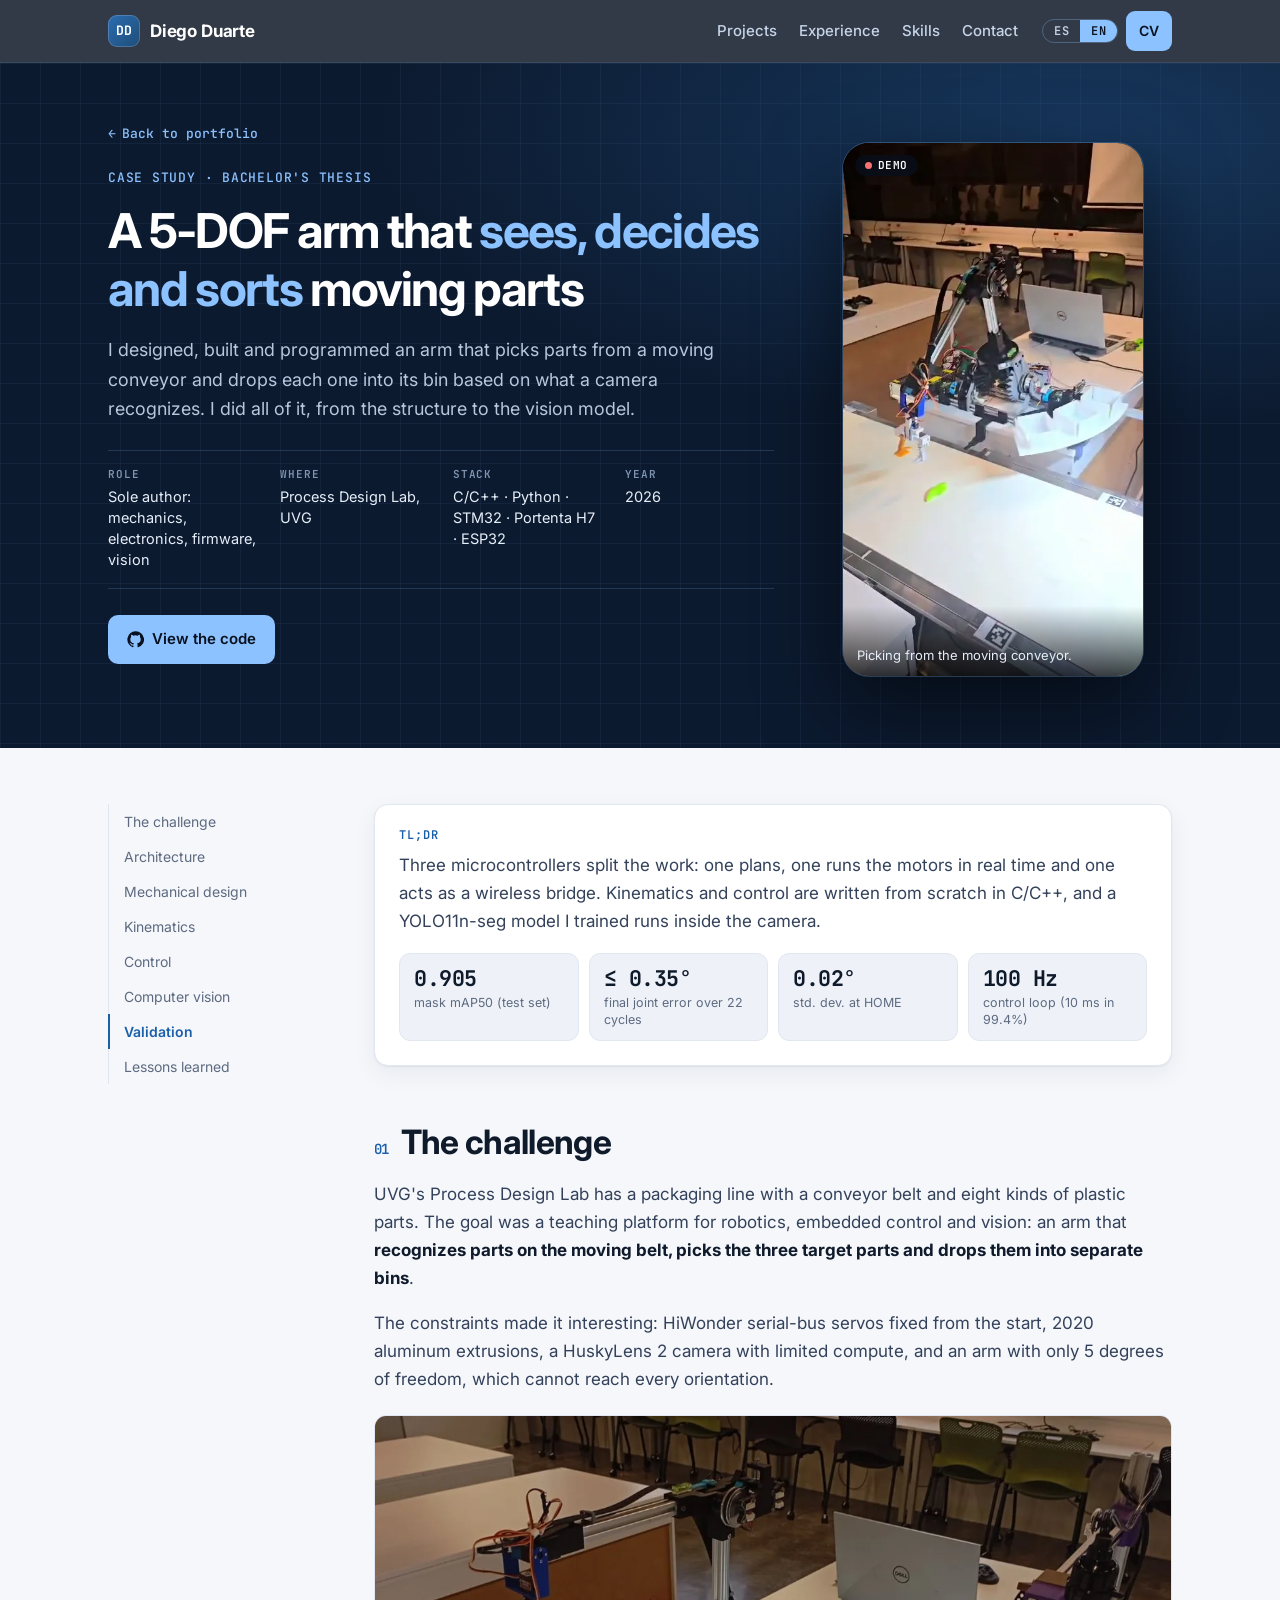
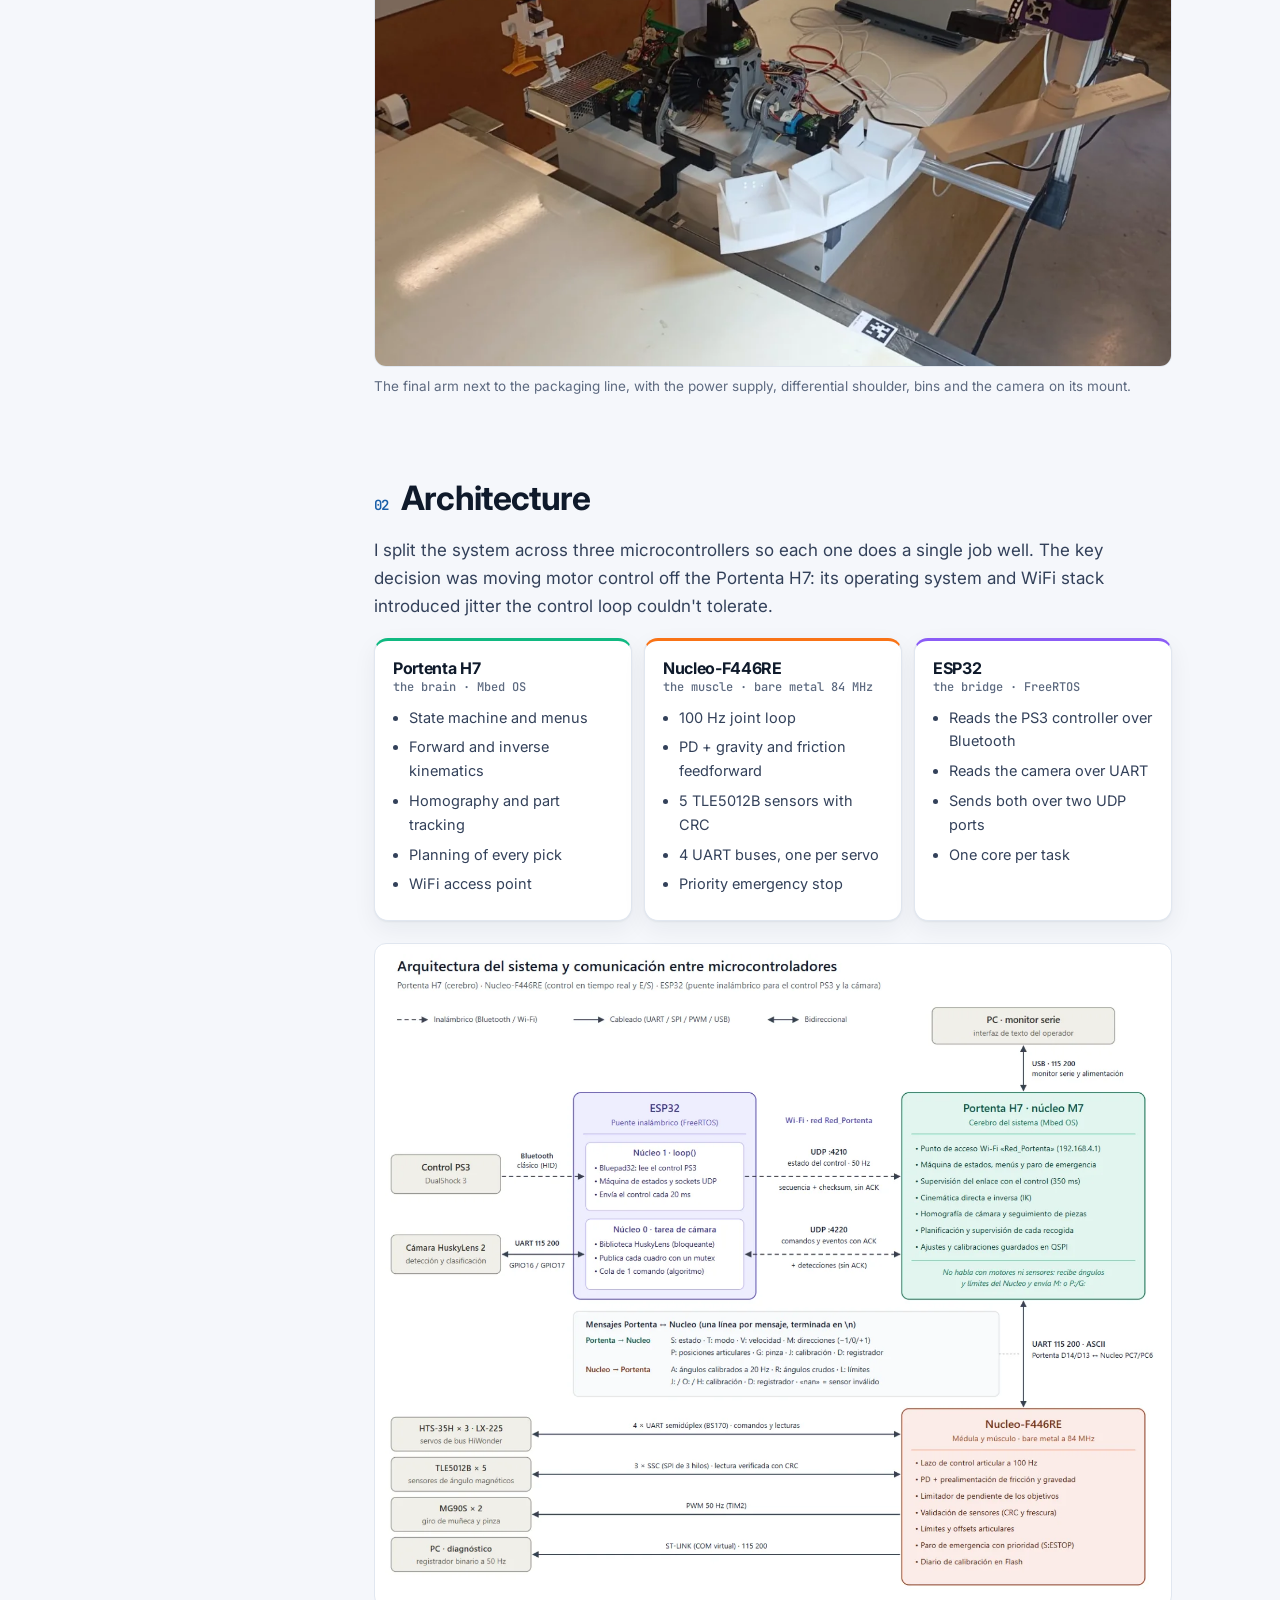
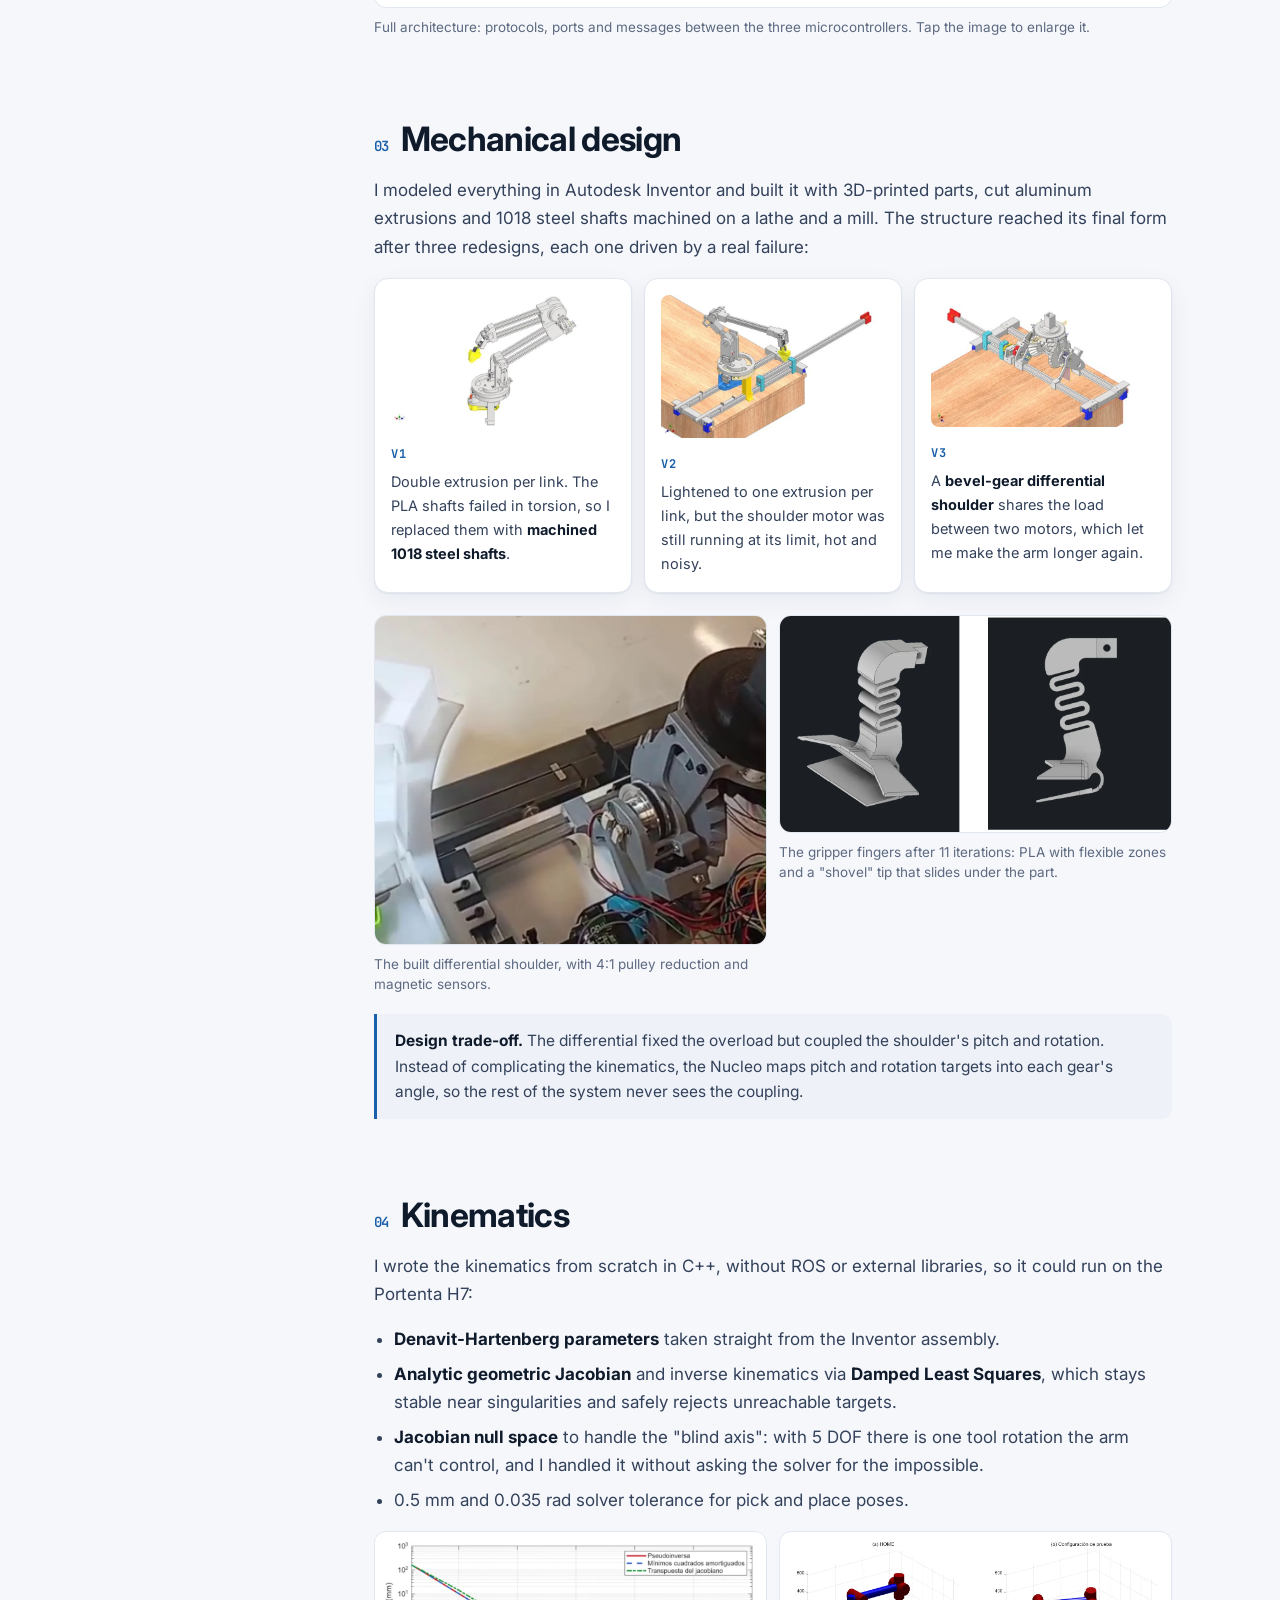
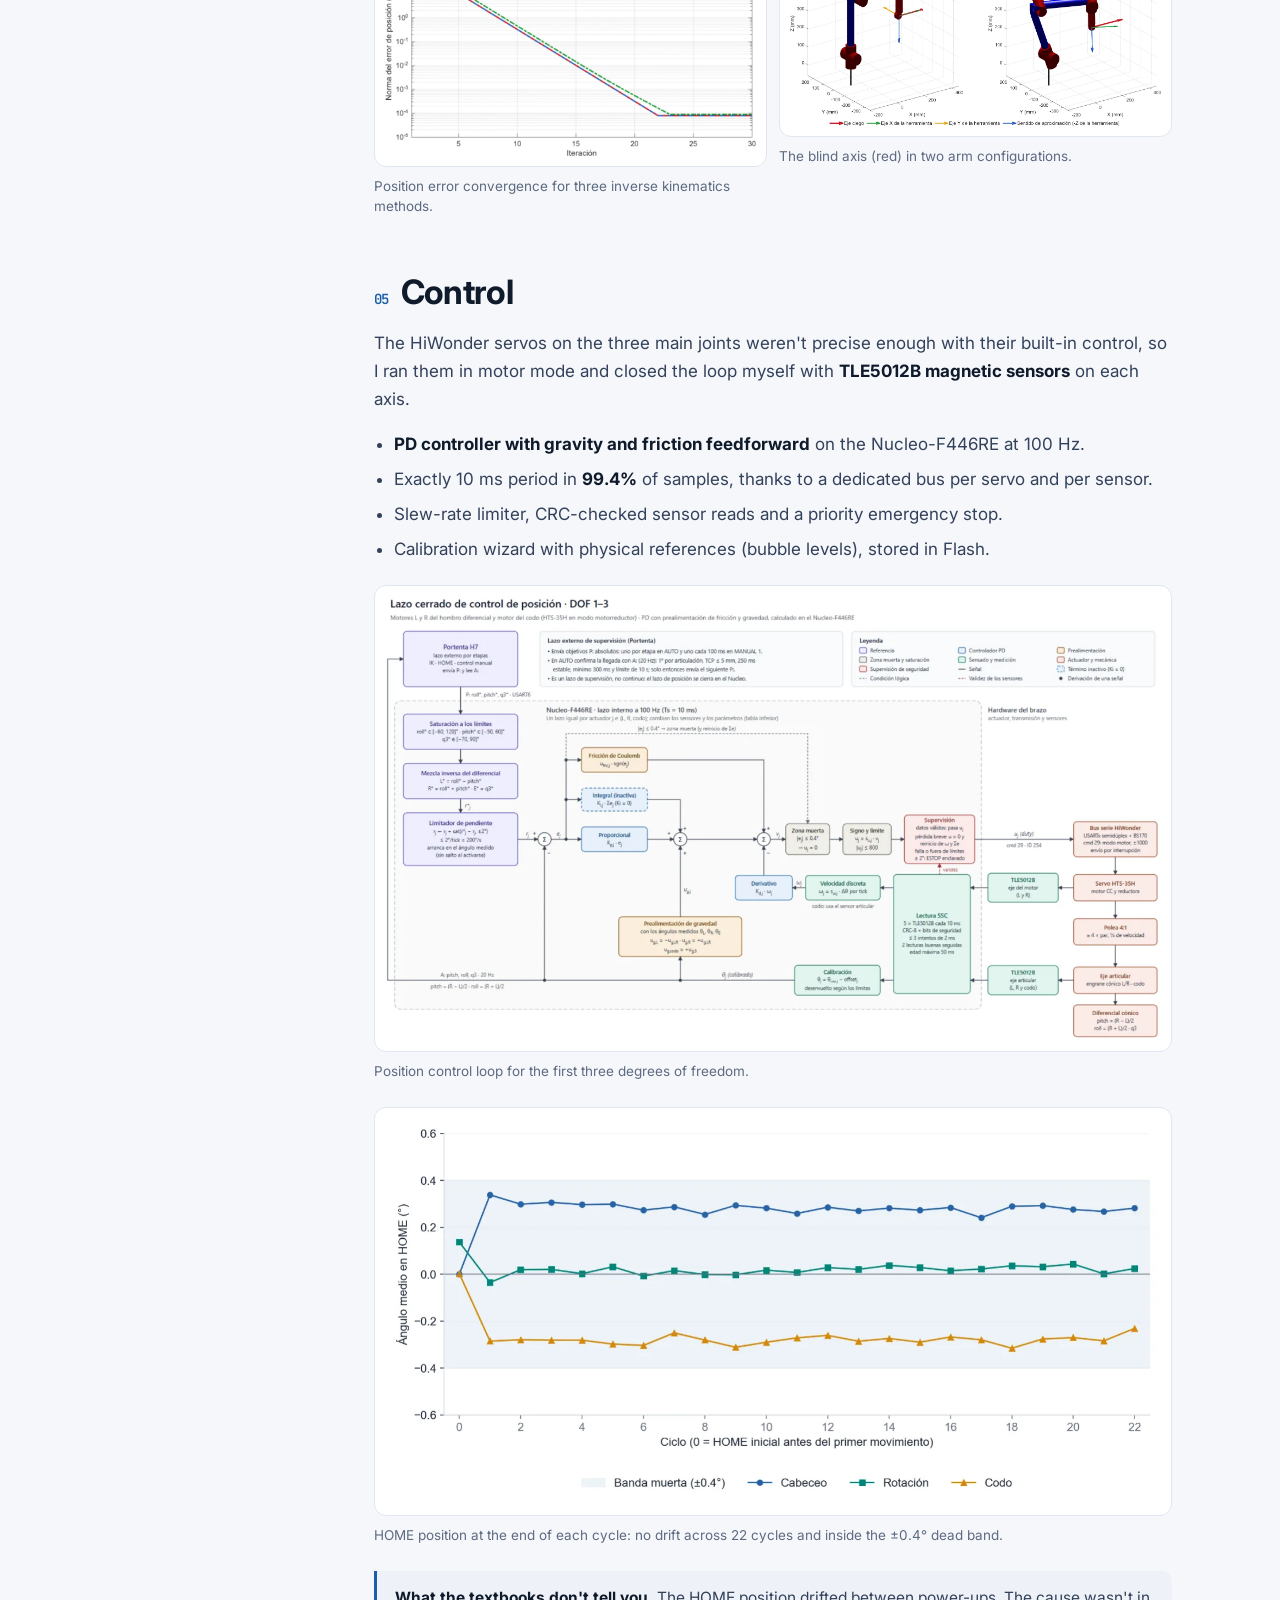
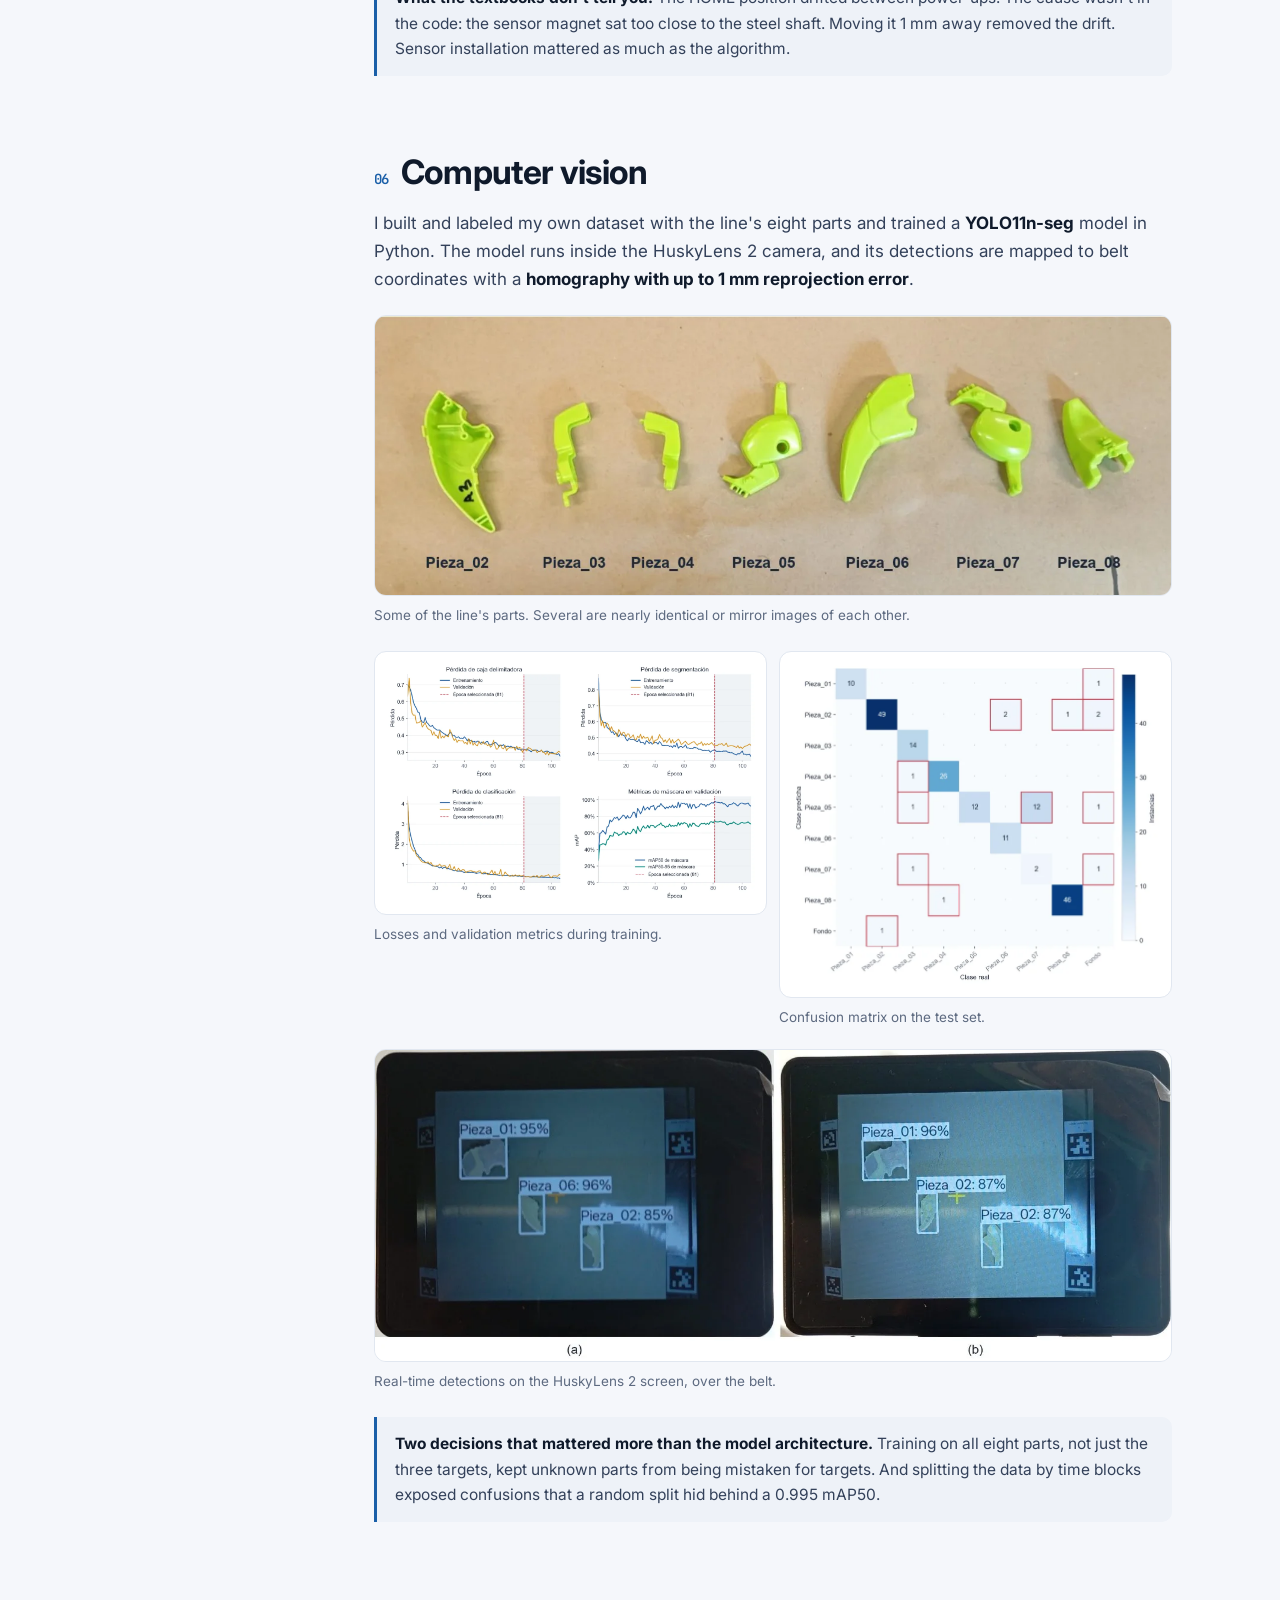
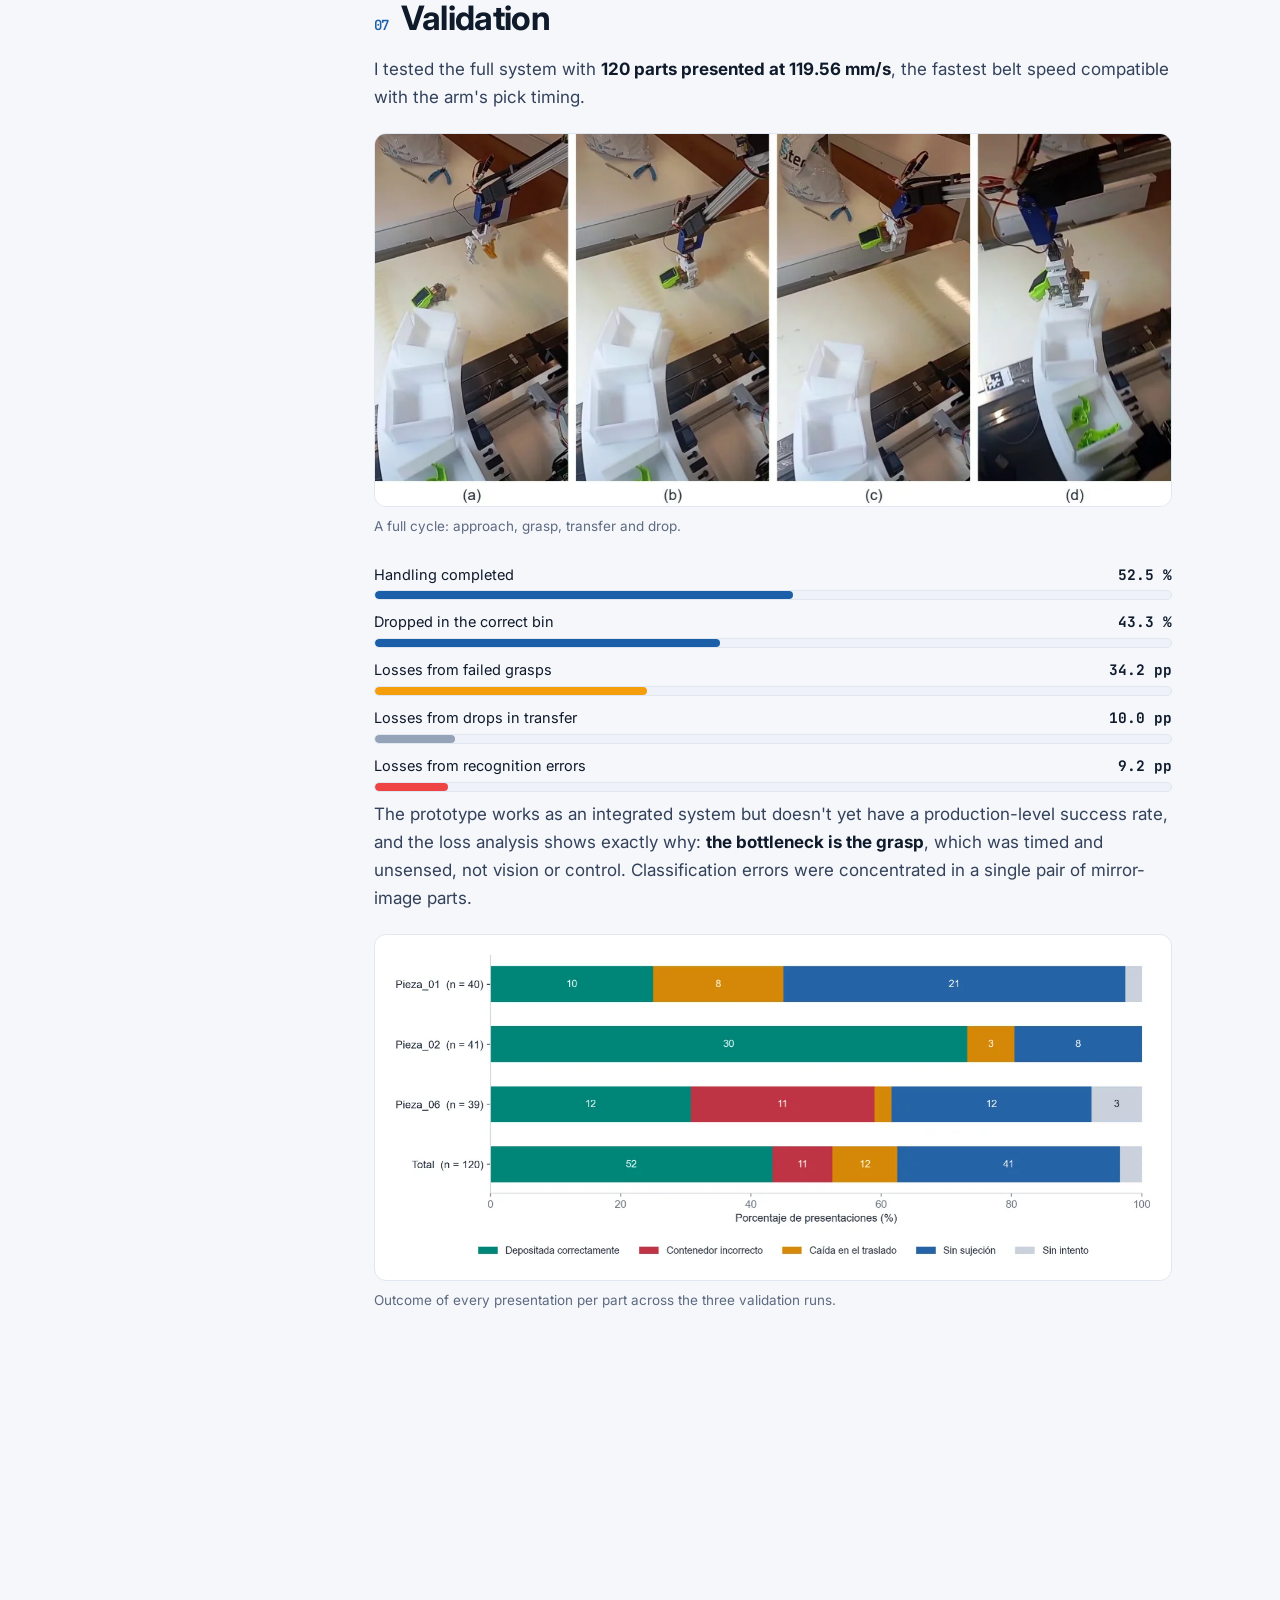
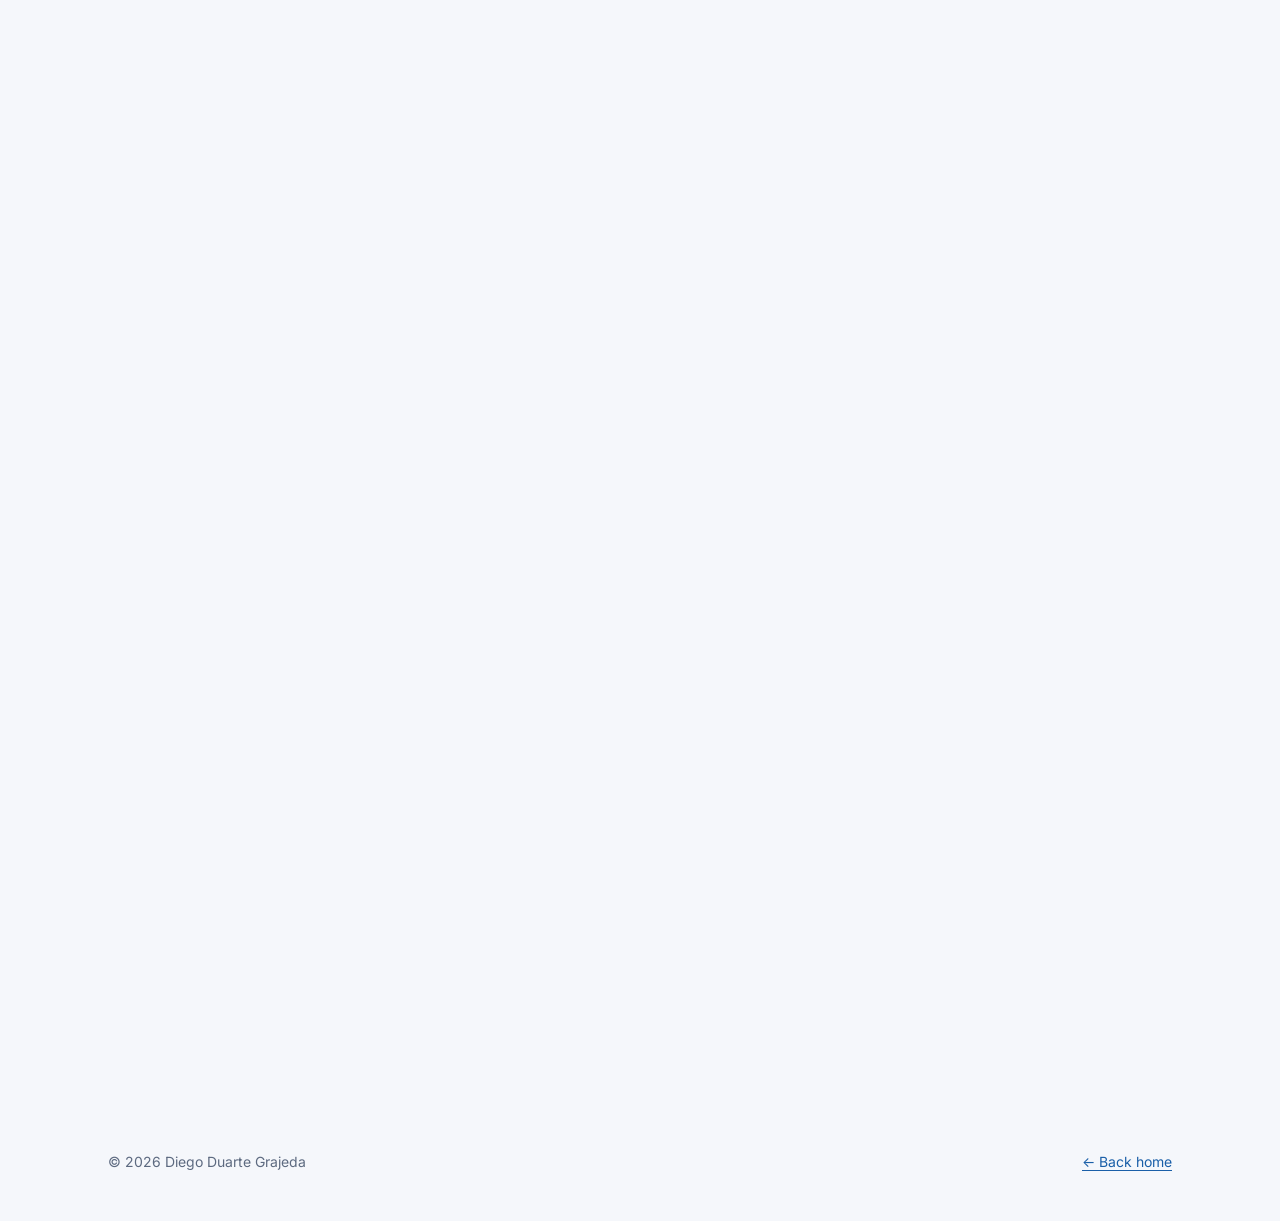
==== robotic-arm.html @ f72361fd "Build portfolio site with thesis case study Home page with featured project, experience, skills and " ====
<!DOCTYPE html>
<html lang="es" data-lang="es">
<head>
  <meta charset="UTF-8">
  <meta name="viewport" content="width=device-width, initial-scale=1.0">
  <title>Brazo robótico con visión · Diego Duarte</title>
  <meta name="title-es" content="Brazo robótico con visión · Diego Duarte">
  <meta name="title-en" content="Vision-guided robotic arm · Diego Duarte">
  <meta name="description" content="Caso de estudio: brazo robótico de 5 GDL que clasifica piezas sobre una banda en movimiento con YOLO11-seg, STM32, Portenta H7 y ESP32.">
  <meta property="og:title" content="5-DOF vision-guided sorting arm · Diego Duarte">
  <meta property="og:description" content="Mechanics, firmware, kinematics, control and computer vision, built from scratch.">
  <meta property="og:image" content="https://diegoadg53.github.io/assets/img/arm/arm-final.webp">
  <meta name="theme-color" content="#0c1a2f">
  <link rel="icon" href="assets/img/favicon.svg" type="image/svg+xml">
  <script>
    (function () { var l; try { l = localStorage.getItem('lang'); } catch (e) {}
      if (!l) l = (navigator.language || 'es').toLowerCase().indexOf('es') === 0 ? 'es' : 'en';
      document.documentElement.setAttribute('data-lang', l); document.documentElement.setAttribute('lang', l); })();
  </script>
  <link rel="preconnect" href="https://fonts.googleapis.com">
  <link rel="preconnect" href="https://fonts.gstatic.com" crossorigin>
  <link href="https://fonts.googleapis.com/css2?family=Inter:wght@400;500;600;700;800&family=JetBrains+Mono:wght@400;500;600;700&display=swap" rel="stylesheet">
  <link rel="stylesheet" href="assets/css/style.css">
</head>
<body>
  <a class="skip" href="#main">Saltar al contenido</a>

  <header class="nav">
    <div class="container">
      <a class="brand" href="index.html" aria-label="Inicio">
        <span class="brand-mark">DD</span>
        <span class="brand-name">Diego Duarte</span>
      </a>
      <nav class="nav-links" aria-label="Principal">
        <a href="index.html#proyectos"><span lang="es">Proyectos</span><span lang="en">Projects</span></a>
        <a href="index.html#experiencia"><span lang="es">Experiencia</span><span lang="en">Experience</span></a>
        <a href="index.html#habilidades"><span lang="es">Habilidades</span><span lang="en">Skills</span></a>
        <a href="index.html#contacto"><span lang="es">Contacto</span><span lang="en">Contact</span></a>
      </nav>
      <div class="nav-actions">
        <div class="lang-toggle" role="group" aria-label="Idioma / Language">
          <button type="button" data-set-lang="es" aria-pressed="true">ES</button>
          <button type="button" data-set-lang="en" aria-pressed="false">EN</button>
        </div>
        <a class="btn btn-primary btn-sm" href="assets/docs/CV_DiegoDuarte.pdf" target="_blank" rel="noopener">CV</a>
      </div>
    </div>
  </header>

  <main id="main">
    <!-- ================= HERO ================= -->
    <section class="hero case-hero">
      <div class="container">
        <div>
          <a class="back" href="index.html">← <span lang="es">Volver al portafolio</span><span lang="en">Back to portfolio</span></a>
          <div class="eyebrow"><span lang="es">Caso de estudio · Tesis de licenciatura</span><span lang="en">Case study · Bachelor's thesis</span></div>
          <h1>
            <span lang="es">Brazo robótico de 5 GDL que <em>ve, decide y clasifica</em> piezas en movimiento</span>
            <span lang="en">A 5-DOF arm that <em>sees, decides and sorts</em> moving parts</span>
          </h1>
          <p class="hero-lead" lang="es">Diseñé, construí y programé un brazo que recoge piezas de una banda transportadora en movimiento y deposita cada una en su contenedor según lo que reconoce una cámara. Lo hice completo, desde la estructura hasta el modelo de visión.</p>
          <p class="hero-lead" lang="en">I designed, built and programmed an arm that picks parts from a moving conveyor and drops each one into its bin based on what a camera recognizes. I did all of it, from the structure to the vision model.</p>
          <dl class="meta">
            <div><dt lang="es">Rol</dt><dt lang="en">Role</dt>
              <dd lang="es">Autor único: mecánica, electrónica, firmware y visión</dd><dd lang="en">Sole author: mechanics, electronics, firmware, vision</dd></div>
            <div><dt lang="es">Lugar</dt><dt lang="en">Where</dt>
              <dd lang="es">Laboratorio de Diseño de Procesos, UVG</dd><dd lang="en">Process Design Lab, UVG</dd></div>
            <div><dt>Stack</dt><dd>C/C++ · Python · STM32 · Portenta H7 · ESP32</dd></div>
            <div><dt lang="es">Año</dt><dt lang="en">Year</dt><dd>2026</dd></div>
          </dl>
          <div class="hero-ctas">
            <a class="btn btn-primary" href="https://github.com/diegoadg53/5DOF_Vision_Sorting_Arm" target="_blank" rel="noopener">
              <svg viewBox="0 0 24 24" fill="currentColor"><path d="M12 .5a11.5 11.5 0 0 0-3.64 22.41c.58.1.79-.25.79-.56v-2c-3.2.7-3.88-1.37-3.88-1.37-.52-1.33-1.28-1.69-1.28-1.69-1.05-.72.08-.7.08-.7 1.16.08 1.77 1.19 1.77 1.19 1.03 1.77 2.7 1.26 3.36.96.1-.75.4-1.26.73-1.55-2.55-.29-5.24-1.28-5.24-5.69 0-1.26.45-2.29 1.19-3.1-.12-.29-.52-1.46.11-3.05 0 0 .97-.31 3.17 1.18a11 11 0 0 1 5.77 0c2.2-1.49 3.17-1.18 3.17-1.18.63 1.59.23 2.76.11 3.05.74.81 1.19 1.84 1.19 3.1 0 4.42-2.69 5.39-5.26 5.68.41.36.78 1.06.78 2.14v3.17c0 .31.21.67.8.56A11.5 11.5 0 0 0 12 .5Z"/></svg>
              <span lang="es">Ver el código</span><span lang="en">View the code</span>
            </a>
          </div>
        </div>
        <div class="hero-media">
          <figure class="phone" style="margin:0">
            <video autoplay muted loop playsinline preload="metadata" poster="assets/video/pick-2.webp" aria-label="Brazo robótico recogiendo una pieza">
              <source src="assets/video/pick-2.mp4" type="video/mp4">
            </video>
            <span class="live">DEMO</span>
            <figcaption>
              <span lang="es">Recogida sobre la banda en movimiento.</span>
              <span lang="en">Picking from the moving conveyor.</span>
            </figcaption>
          </figure>
        </div>
      </div>
    </section>

    <div class="container">
      <div class="case-layout">
        <aside class="toc" aria-label="Índice">
          <ol>
            <li><a href="#reto"><span lang="es">El reto</span><span lang="en">The challenge</span></a></li>
            <li><a href="#arquitectura"><span lang="es">Arquitectura</span><span lang="en">Architecture</span></a></li>
            <li><a href="#mecanica"><span lang="es">Diseño mecánico</span><span lang="en">Mechanical design</span></a></li>
            <li><a href="#cinematica"><span lang="es">Cinemática</span><span lang="en">Kinematics</span></a></li>
            <li><a href="#control"><span lang="es">Control</span><span lang="en">Control</span></a></li>
            <li><a href="#vision"><span lang="es">Visión artificial</span><span lang="en">Computer vision</span></a></li>
            <li><a href="#validacion"><span lang="es">Validación</span><span lang="en">Validation</span></a></li>
            <li><a href="#aprendizajes"><span lang="es">Aprendizajes</span><span lang="en">Lessons learned</span></a></li>
          </ol>
        </aside>

        <article class="prose">
          <!-- TL;DR -->
          <div class="card tldr reveal">
            <span class="kicker"><span lang="es">En resumen</span><span lang="en">TL;DR</span></span>
            <p lang="es">Tres microcontroladores reparten el trabajo: uno planifica, otro controla los motores en tiempo real y otro hace de puente inalámbrico. La cinemática y el control están escritos desde cero en C/C++, y un modelo YOLO11n-seg entrenado por mí corre dentro de la cámara.</p>
            <p lang="en">Three microcontrollers split the work: one plans, one runs the motors in real time and one acts as a wireless bridge. Kinematics and control are written from scratch in C/C++, and a YOLO11n-seg model I trained runs inside the camera.</p>
            <div class="metrics m4">
              <div class="metric"><b>0.905</b><span lang="es">mAP50 de máscaras (prueba)</span><span lang="en">mask mAP50 (test set)</span></div>
              <div class="metric"><b>≤ 0.35°</b><span lang="es">error articular final en 22 ciclos</span><span lang="en">final joint error over 22 cycles</span></div>
              <div class="metric"><b>0.02°</b><span lang="es">desviación estándar en HOME</span><span lang="en">std. dev. at HOME</span></div>
              <div class="metric"><b>100 Hz</b><span lang="es">lazo de control (10 ms en el 99.4 %)</span><span lang="en">control loop (10 ms in 99.4%)</span></div>
            </div>
          </div>

          <!-- 1. Reto -->
          <section id="reto" class="reveal">
            <h2><span class="n">01</span><span lang="es">El reto</span><span lang="en">The challenge</span></h2>
            <p lang="es">El Laboratorio de Diseño de Procesos de la UVG tiene una línea de empaque con una banda transportadora y ocho tipos de piezas de plástico. El objetivo era una plataforma didáctica de robótica, control embebido y visión: un brazo que <strong>reconozca las piezas sobre la banda en movimiento, recoja las tres piezas objetivo y las deposite en contenedores distintos</strong>.</p>
            <p lang="en">UVG's Process Design Lab has a packaging line with a conveyor belt and eight kinds of plastic parts. The goal was a teaching platform for robotics, embedded control and vision: an arm that <strong>recognizes parts on the moving belt, picks the three target parts and drops them into separate bins</strong>.</p>
            <p lang="es">Las restricciones lo hacían interesante: servos HiWonder de bus serie definidos desde el inicio, perfiles de aluminio 2020, una cámara HuskyLens 2 con poca capacidad de cómputo y un brazo de solo 5 grados de libertad, que no puede alcanzar cualquier orientación.</p>
            <p lang="en">The constraints made it interesting: HiWonder serial-bus servos fixed from the start, 2020 aluminum extrusions, a HuskyLens 2 camera with limited compute, and an arm with only 5 degrees of freedom, which cannot reach every orientation.</p>
            <figure class="fig">
              <button class="frame" data-zoom type="button"><img src="assets/img/arm/arm-final.webp" alt="Brazo final instalado junto a la línea de empaque" loading="lazy" width="1170" height="809"></button>
              <figcaption><span lang="es">El brazo final junto a la línea de empaque, con la fuente, el hombro diferencial, los contenedores y la cámara en su soporte.</span><span lang="en">The final arm next to the packaging line, with the power supply, differential shoulder, bins and the camera on its mount.</span></figcaption>
            </figure>
          </section>

          <!-- 2. Arquitectura -->
          <section id="arquitectura" class="reveal">
            <h2><span class="n">02</span><span lang="es">Arquitectura</span><span lang="en">Architecture</span></h2>
            <p lang="es">Separé el sistema en tres microcontroladores para que cada uno hiciera una sola cosa bien. La decisión clave fue sacar el control de motores de la Portenta H7: su sistema operativo y la red WiFi introducían variabilidad que el lazo de control no toleraba.</p>
            <p lang="en">I split the system across three microcontrollers so each one does a single job well. The key decision was moving motor control off the Portenta H7: its operating system and WiFi stack introduced jitter the control loop couldn't tolerate.</p>
            <div class="mcus">
              <div class="card mcu c1">
                <h4>Portenta H7</h4><span class="role"><span lang="es">el cerebro · Mbed OS</span><span lang="en">the brain · Mbed OS</span></span>
                <ul lang="es"><li>Máquina de estados y menús</li><li>Cinemática directa e inversa</li><li>Homografía y seguimiento de piezas</li><li>Planificación de cada recogida</li><li>Punto de acceso WiFi</li></ul>
                <ul lang="en"><li>State machine and menus</li><li>Forward and inverse kinematics</li><li>Homography and part tracking</li><li>Planning of every pick</li><li>WiFi access point</li></ul>
              </div>
              <div class="card mcu c2">
                <h4>Nucleo-F446RE</h4><span class="role"><span lang="es">el músculo · bare metal 84 MHz</span><span lang="en">the muscle · bare metal 84 MHz</span></span>
                <ul lang="es"><li>Lazo articular a 100 Hz</li><li>PD + compensación de gravedad y fricción</li><li>5 sensores TLE5012B con CRC</li><li>4 buses UART, uno por servo</li><li>Paro de emergencia prioritario</li></ul>
                <ul lang="en"><li>100 Hz joint loop</li><li>PD + gravity and friction feedforward</li><li>5 TLE5012B sensors with CRC</li><li>4 UART buses, one per servo</li><li>Priority emergency stop</li></ul>
              </div>
              <div class="card mcu c3">
                <h4>ESP32</h4><span class="role"><span lang="es">el puente · FreeRTOS</span><span lang="en">the bridge · FreeRTOS</span></span>
                <ul lang="es"><li>Lee el control de PS3 por Bluetooth</li><li>Lee la cámara por UART</li><li>Envía ambos por dos puertos UDP</li><li>Un núcleo para cada tarea</li></ul>
                <ul lang="en"><li>Reads the PS3 controller over Bluetooth</li><li>Reads the camera over UART</li><li>Sends both over two UDP ports</li><li>One core per task</li></ul>
              </div>
            </div>
            <figure class="fig">
              <button class="frame pad" data-zoom type="button"><img src="assets/img/arm/architecture.webp" alt="Diagrama de arquitectura y comunicación entre la Portenta H7, la Nucleo-F446RE y el ESP32" loading="lazy" width="1349" height="1118"></button>
              <figcaption><span lang="es">Arquitectura completa: protocolos, puertos y mensajes entre los tres microcontroladores. Toca la imagen para ampliarla.</span><span lang="en">Full architecture: protocols, ports and messages between the three microcontrollers. Tap the image to enlarge it.</span></figcaption>
            </figure>
          </section>

          <!-- 3. Mecánica -->
          <section id="mecanica" class="reveal">
            <h2><span class="n">03</span><span lang="es">Diseño mecánico</span><span lang="en">Mechanical design</span></h2>
            <p lang="es">Modelé todo en Autodesk Inventor y fabriqué las piezas con impresión 3D, perfiles de aluminio cortados y ejes de acero 1018 maquinados en torno y fresa. La estructura llegó a su forma final después de tres rediseños, cada uno provocado por una falla real:</p>
            <p lang="en">I modeled everything in Autodesk Inventor and built it with 3D-printed parts, cut aluminum extrusions and 1018 steel shafts machined on a lathe and a mill. The structure reached its final form after three redesigns, each one driven by a real failure:</p>
            <div class="steps">
              <div class="card step">
                <img src="assets/img/arm/design-v1.webp" alt="Primer diseño" loading="lazy" data-zoom>
                <b>v1</b>
                <p lang="es">Doble perfil por eslabón. Los ejes de PLA fallaron por torsión, así que los cambié por <strong>ejes de acero 1018 maquinados</strong>.</p>
                <p lang="en">Double extrusion per link. The PLA shafts failed in torsion, so I replaced them with <strong>machined 1018 steel shafts</strong>.</p>
              </div>
              <div class="card step">
                <img src="assets/img/arm/design-v2.webp" alt="Segundo diseño" loading="lazy" data-zoom>
                <b>v2</b>
                <p lang="es">Aligeré la estructura a un perfil por eslabón, pero el motor del hombro seguía trabajando al límite, caliente y con ruido.</p>
                <p lang="en">Lightened to one extrusion per link, but the shoulder motor was still running at its limit, hot and noisy.</p>
              </div>
              <div class="card step">
                <img src="assets/img/arm/design-v3.webp" alt="Tercer diseño con hombro diferencial" loading="lazy" data-zoom>
                <b>v3</b>
                <p lang="es">Un <strong>hombro diferencial de engranajes cónicos</strong> reparte la carga entre dos motores. Eso me permitió volver a alargar el brazo.</p>
                <p lang="en">A <strong>bevel-gear differential shoulder</strong> shares the load between two motors, which let me make the arm longer again.</p>
              </div>
            </div>
            <div class="fig-group">
              <div class="fig-row c2">
                <figure class="fig"><button class="frame" data-zoom type="button"><img src="assets/img/arm/differential-shoulder.webp" alt="Hombro diferencial construido" loading="lazy"></button>
                  <figcaption><span lang="es">Hombro diferencial construido, con reducción por poleas 4:1 y sensores magnéticos.</span><span lang="en">The built differential shoulder, with 4:1 pulley reduction and magnetic sensors.</span></figcaption></figure>
                <figure class="fig"><button class="frame" data-zoom type="button"><img src="assets/img/arm/gripper-fingers.webp" alt="Diseño final de los dedos de la pinza" loading="lazy"></button>
                  <figcaption><span lang="es">Los dedos de la pinza, después de 11 versiones: PLA con zonas flexibles y una "pala" que se desliza bajo la pieza.</span><span lang="en">The gripper fingers after 11 iterations: PLA with flexible zones and a "shovel" tip that slides under the part.</span></figcaption></figure>
              </div>
            </div>
            <div class="callout" lang="es"><b>Compromiso de diseño.</b> El diferencial resolvió la sobrecarga, pero acopló el giro y la elevación del hombro. En vez de complicar la cinemática, la Nucleo traduce los objetivos de cabeceo y rotación a los ángulos de cada engranaje, así el resto del sistema nunca ve el acoplamiento.</div>
            <div class="callout" lang="en"><b>Design trade-off.</b> The differential fixed the overload but coupled the shoulder's pitch and rotation. Instead of complicating the kinematics, the Nucleo maps pitch and rotation targets into each gear's angle, so the rest of the system never sees the coupling.</div>
          </section>

          <!-- 4. Cinemática -->
          <section id="cinematica" class="reveal">
            <h2><span class="n">04</span><span lang="es">Cinemática</span><span lang="en">Kinematics</span></h2>
            <p lang="es">Escribí la cinemática desde cero en C++, sin ROS ni librerías externas, para que corriera dentro de la Portenta H7:</p>
            <p lang="en">I wrote the kinematics from scratch in C++, without ROS or external libraries, so it could run on the Portenta H7:</p>
            <ul lang="es">
              <li><strong>Parámetros Denavit-Hartenberg</strong> tomados directamente del ensamble en Inventor.</li>
              <li><strong>Jacobiano geométrico analítico</strong> y cinemática inversa por <strong>Damped Least Squares</strong>, que se mantiene estable cerca de singularidades y rechaza de forma segura los objetivos fuera de alcance.</li>
              <li><strong>Espacio nulo del Jacobiano</strong> para manejar el "eje ciego": con 5 GDL hay una rotación de la herramienta que el brazo no puede controlar, y la resolví sin pedirle imposibles al solver.</li>
              <li>Tolerancia de cálculo de 0.5 mm y 0.035 rad en las poses de recogida y depósito.</li>
            </ul>
            <ul lang="en">
              <li><strong>Denavit-Hartenberg parameters</strong> taken straight from the Inventor assembly.</li>
              <li><strong>Analytic geometric Jacobian</strong> and inverse kinematics via <strong>Damped Least Squares</strong>, which stays stable near singularities and safely rejects unreachable targets.</li>
              <li><strong>Jacobian null space</strong> to handle the "blind axis": with 5 DOF there is one tool rotation the arm can't control, and I handled it without asking the solver for the impossible.</li>
              <li>0.5 mm and 0.035 rad solver tolerance for pick and place poses.</li>
            </ul>
            <div class="fig-row c2">
              <figure class="fig"><button class="frame pad" data-zoom type="button"><img src="assets/img/arm/ik-convergence.webp" alt="Convergencia del error de posición de la cinemática inversa" loading="lazy"></button>
                <figcaption><span lang="es">Convergencia del error de posición de tres métodos de cinemática inversa.</span><span lang="en">Position error convergence for three inverse kinematics methods.</span></figcaption></figure>
              <figure class="fig"><button class="frame pad" data-zoom type="button"><img src="assets/img/arm/blind-axis.webp" alt="Eje ciego de rotación del brazo de 5 GDL" loading="lazy"></button>
                <figcaption><span lang="es">El eje ciego (rojo) en dos configuraciones del brazo.</span><span lang="en">The blind axis (red) in two arm configurations.</span></figcaption></figure>
            </div>
          </section>

          <!-- 5. Control -->
          <section id="control" class="reveal">
            <h2><span class="n">05</span><span lang="es">Control</span><span lang="en">Control</span></h2>
            <p lang="es">Los servos HiWonder de las tres articulaciones principales no tenían la precisión necesaria con su control interno, así que los operé en modo motor y cerré el lazo yo mismo con <strong>sensores magnéticos TLE5012B</strong> en cada eje.</p>
            <p lang="en">The HiWonder servos on the three main joints weren't precise enough with their built-in control, so I ran them in motor mode and closed the loop myself with <strong>TLE5012B magnetic sensors</strong> on each axis.</p>
            <ul lang="es">
              <li>Controlador <strong>PD con compensación de gravedad y de fricción</strong> en la Nucleo-F446RE, a 100 Hz.</li>
              <li>Periodo de exactamente 10 ms en el <strong>99.4 %</strong> de las muestras, gracias a un bus independiente por servo y por sensor.</li>
              <li>Limitador de pendiente, validación de sensores con CRC y paro de emergencia con prioridad.</li>
              <li>Asistente de calibración con referencias físicas (niveles de burbuja) guardado en Flash.</li>
            </ul>
            <ul lang="en">
              <li><strong>PD controller with gravity and friction feedforward</strong> on the Nucleo-F446RE at 100 Hz.</li>
              <li>Exactly 10 ms period in <strong>99.4%</strong> of samples, thanks to a dedicated bus per servo and per sensor.</li>
              <li>Slew-rate limiter, CRC-checked sensor reads and a priority emergency stop.</li>
              <li>Calibration wizard with physical references (bubble levels), stored in Flash.</li>
            </ul>
            <figure class="fig">
              <button class="frame pad" data-zoom type="button"><img src="assets/img/arm/control-loop.webp" alt="Diagrama de bloques del lazo de control" loading="lazy"></button>
              <figcaption><span lang="es">Lazo de control de posición de los tres primeros grados de libertad.</span><span lang="en">Position control loop for the first three degrees of freedom.</span></figcaption>
            </figure>
            <figure class="fig">
              <button class="frame pad" data-zoom type="button"><img src="assets/img/arm/repeatability.webp" alt="Ángulo medio en HOME a lo largo de 22 ciclos" loading="lazy"></button>
              <figcaption><span lang="es">Posición en HOME al final de cada ciclo: sin deriva en 22 ciclos y dentro de la banda muerta de ±0.4°.</span><span lang="en">HOME position at the end of each cycle: no drift across 22 cycles and inside the ±0.4° dead band.</span></figcaption>
            </figure>
            <div class="callout" lang="es"><b>Lo que no sale en los libros.</b> La posición de HOME se movía entre arranques. La causa no estaba en el código: el imán del sensor estaba demasiado cerca del eje de acero. Separarlo 1 mm eliminó la deriva. La instalación del sensor resultó tan importante como el algoritmo.</div>
            <div class="callout" lang="en"><b>What the textbooks don't tell you.</b> The HOME position drifted between power-ups. The cause wasn't in the code: the sensor magnet sat too close to the steel shaft. Moving it 1 mm away removed the drift. Sensor installation mattered as much as the algorithm.</div>
          </section>

          <!-- 6. Visión -->
          <section id="vision" class="reveal">
            <h2><span class="n">06</span><span lang="es">Visión artificial</span><span lang="en">Computer vision</span></h2>
            <p lang="es">Armé y etiqueté mi propio conjunto de datos con las ocho piezas de la línea y entrené un modelo <strong>YOLO11n-seg</strong> en Python. El modelo corre dentro de la cámara HuskyLens 2, y sus detecciones pasan a coordenadas de la banda con una <strong>homografía con error de reproyección de hasta 1 mm</strong>.</p>
            <p lang="en">I built and labeled my own dataset with the line's eight parts and trained a <strong>YOLO11n-seg</strong> model in Python. The model runs inside the HuskyLens 2 camera, and its detections are mapped to belt coordinates with a <strong>homography with up to 1 mm reprojection error</strong>.</p>
            <figure class="fig">
              <button class="frame" data-zoom type="button"><img src="assets/img/arm/parts.webp" alt="Piezas de trabajo de la línea de empaque" loading="lazy"></button>
              <figcaption><span lang="es">Algunas de las piezas de la línea. Varias son casi iguales o reflejos una de otra.</span><span lang="en">Some of the line's parts. Several are nearly identical or mirror images of each other.</span></figcaption>
            </figure>
            <div class="fig-row c2">
              <figure class="fig"><button class="frame pad" data-zoom type="button"><img src="assets/img/arm/training-curves.webp" alt="Curvas de entrenamiento del modelo" loading="lazy"></button>
                <figcaption><span lang="es">Pérdidas y métricas de validación durante el entrenamiento.</span><span lang="en">Losses and validation metrics during training.</span></figcaption></figure>
              <figure class="fig"><button class="frame pad" data-zoom type="button"><img src="assets/img/arm/confusion-matrix.webp" alt="Matriz de confusión del modelo" loading="lazy"></button>
                <figcaption><span lang="es">Matriz de confusión en el conjunto de prueba.</span><span lang="en">Confusion matrix on the test set.</span></figcaption></figure>
            </div>
            <figure class="fig">
              <button class="frame" data-zoom type="button"><img src="assets/img/arm/huskylens.webp" alt="Detecciones en la pantalla de la HuskyLens 2" loading="lazy"></button>
              <figcaption><span lang="es">Detecciones en tiempo real en la pantalla de la HuskyLens 2, sobre la banda.</span><span lang="en">Real-time detections on the HuskyLens 2 screen, over the belt.</span></figcaption>
            </figure>
            <div class="callout" lang="es"><b>Dos decisiones que importaron más que la arquitectura del modelo.</b> Entrenar con las ocho piezas, y no solo con las tres objetivo, evitó que las piezas desconocidas se confundieran con piezas objetivo. Además, dividir los datos por bloques de tiempo destapó confusiones que una división aleatoria escondía detrás de un mAP50 de 0.995.</div>
            <div class="callout" lang="en"><b>Two decisions that mattered more than the model architecture.</b> Training on all eight parts, not just the three targets, kept unknown parts from being mistaken for targets. And splitting the data by time blocks exposed confusions that a random split hid behind a 0.995 mAP50.</div>
          </section>

          <!-- 7. Validación -->
          <section id="validacion" class="reveal">
            <h2><span class="n">07</span><span lang="es">Validación</span><span lang="en">Validation</span></h2>
            <p lang="es">Probé el sistema completo con <strong>120 piezas presentadas a 119.56 mm/s</strong>, la velocidad de banda más alta compatible con el tiempo de recogida del brazo.</p>
            <p lang="en">I tested the full system with <strong>120 parts presented at 119.56 mm/s</strong>, the fastest belt speed compatible with the arm's pick timing.</p>
            <figure class="fig">
              <button class="frame" data-zoom type="button"><img src="assets/img/arm/pick-cycle.webp" alt="Ciclo de recogida y clasificación" loading="lazy"></button>
              <figcaption><span lang="es">Un ciclo completo: aproximación, sujeción, traslado y depósito.</span><span lang="en">A full cycle: approach, grasp, transfer and drop.</span></figcaption>
            </figure>
            <div class="bars">
              <div class="bar"><span lang="es">Manipulación completada</span><span lang="en">Handling completed</span><b>52.5 %</b><div class="track"><div class="fill" style="width:52.5%"></div></div></div>
              <div class="bar"><span lang="es">Depositada en el contenedor correcto</span><span lang="en">Dropped in the correct bin</span><b>43.3 %</b><div class="track"><div class="fill" style="width:43.3%"></div></div></div>
              <div class="bar"><span lang="es">Pérdidas por agarre fallido</span><span lang="en">Losses from failed grasps</span><b>34.2 pp</b><div class="track"><div class="fill warn" style="width:34.2%"></div></div></div>
              <div class="bar"><span lang="es">Pérdidas por caídas en el traslado</span><span lang="en">Losses from drops in transfer</span><b>10.0 pp</b><div class="track"><div class="fill mid" style="width:10%"></div></div></div>
              <div class="bar"><span lang="es">Pérdidas por errores de reconocimiento</span><span lang="en">Losses from recognition errors</span><b>9.2 pp</b><div class="track"><div class="fill bad" style="width:9.2%"></div></div></div>
            </div>
            <p lang="es">El prototipo funciona de forma integrada, pero todavía no tiene la tasa de éxito de una aplicación productiva, y el análisis de pérdidas dice exactamente por qué: <strong>el cuello de botella es el agarre</strong>, que era temporizado y sin sensor, no la visión ni el control. Los errores de clasificación se concentraron en un solo par de piezas especulares.</p>
            <p lang="en">The prototype works as an integrated system but doesn't yet have a production-level success rate, and the loss analysis shows exactly why: <strong>the bottleneck is the grasp</strong>, which was timed and unsensed, not vision or control. Classification errors were concentrated in a single pair of mirror-image parts.</p>
            <figure class="fig">
              <button class="frame pad" data-zoom type="button"><img src="assets/img/arm/validation-results.webp" alt="Resultados por pieza en las corridas de validación" loading="lazy"></button>
              <figcaption><span lang="es">Resultado de cada presentación por pieza en las tres corridas de validación.</span><span lang="en">Outcome of every presentation per part across the three validation runs.</span></figcaption>
            </figure>
          </section>

          <!-- 8. Aprendizajes -->
          <section id="aprendizajes" class="reveal">
            <h2><span class="n">08</span><span lang="es">Aprendizajes y siguientes pasos</span><span lang="en">Lessons and next steps</span></h2>
            <h3 lang="es">Lo que aprendí</h3><h3 lang="en">What I learned</h3>
            <ul lang="es">
              <li>Repartir tareas entre microcontroladores según sus tiempos (planificación frente a control en tiempo real) resolvió problemas que ningún ajuste de ganancias iba a resolver.</li>
              <li>Medir cada etapa de la pérdida convierte un "funciona a veces" en una lista priorizada de mejoras.</li>
              <li>Iterar barato (dedos intercambiables, mismo mecanismo) permitió once versiones de la pinza sin rehacer el actuador.</li>
            </ul>
            <ul lang="en">
              <li>Splitting work across microcontrollers by timing needs (planning vs. real-time control) solved problems no amount of gain tuning would have.</li>
              <li>Measuring every stage of loss turns "it works sometimes" into a prioritized list of improvements.</li>
              <li>Cheap iteration (swappable fingers, same mechanism) allowed eleven gripper versions without rebuilding the actuator.</li>
            </ul>
            <h3 lang="es">Qué haría en la siguiente versión</h3><h3 lang="en">What I'd do in the next version</h3>
            <ul lang="es">
              <li>Sensar la sujeción para confirmar cada agarre antes de trasladar la pieza.</li>
              <li>Usar actuadores con control de posición propio.</li>
              <li>Reentrenar el modelo con clases balanceadas, enfocado en las piezas especulares.</li>
              <li>Agregar un paro de emergencia por hardware y hacer más robustas las comunicaciones inalámbricas.</li>
            </ul>
            <ul lang="en">
              <li>Sense the grasp to confirm each pick before transferring the part.</li>
              <li>Use actuators with built-in closed-loop position control.</li>
              <li>Retrain the model with balanced classes, focused on the mirror-image parts.</li>
              <li>Add a hardware emergency stop and harden the wireless links.</li>
            </ul>
            <h3 lang="es">Más video</h3><h3 lang="en">More footage</h3>
            <div class="video-pair">
              <video controls muted playsinline preload="none" poster="assets/video/pick-1.webp"><source src="assets/video/pick-1.mp4" type="video/mp4"></video>
              <video controls muted playsinline preload="none" poster="assets/video/demo-presentation.webp"><source src="assets/video/demo-presentation.mp4" type="video/mp4"></video>
            </div>
          </section>

          <div class="card next-up reveal">
            <p lang="es">¿Querés ver el firmware, el flujo de entrenamiento o la documentación técnica?</p>
            <p lang="en">Want to see the firmware, the training pipeline or the technical docs?</p>
            <div class="row-ctas">
              <a class="btn btn-solid" href="https://github.com/diegoadg53/5DOF_Vision_Sorting_Arm" target="_blank" rel="noopener"><span lang="es">Repositorio en GitHub</span><span lang="en">GitHub repository</span> ↗</a>
              <a class="btn btn-outline" href="index.html#contacto"><span lang="es">Contactarme</span><span lang="en">Get in touch</span></a>
            </div>
          </div>
        </article>
      </div>
    </div>
  </main>

  <footer>
    <div class="container">
      <span>© <span data-year>2026</span> Diego Duarte Grajeda</span>
      <a href="index.html"><span lang="es">← Volver al inicio</span><span lang="en">← Back home</span></a>
    </div>
  </footer>

  <script src="assets/js/main.js"></script>
</body>
</html>
---- assets/css/style.css ----
/* =========================================================
   Diego Duarte · Portfolio
   Paleta alineada con el CV (1F4E79) y la portada de LinkedIn
   ========================================================= */
:root {
  --navy-950: #08111f;
  --navy-900: #0c1a2f;
  --navy-800: #132a4a;
  --navy-700: #1f4e79;
  --sky: #8cc2ff;
  --sky-soft: #c9e1ff;

  --bg: #f5f7fb;
  --surface: #ffffff;
  --surface-2: #eef2f8;
  --ink: #0f1a2b;
  --ink-2: #33415a;
  --muted: #5d6a80;
  --line: #e1e7f0;
  --accent: #1f4e79;
  --accent-ink: #1a5fa8;
  --chip-bg: #e8f0fb;
  --chip-ink: #1f4e79;
  --shadow: 0 1px 2px rgba(15, 26, 43, .06), 0 8px 24px rgba(15, 26, 43, .06);
  --radius: 14px;
  --maxw: 1120px;

  --font: "Inter", system-ui, -apple-system, "Segoe UI", Roboto, sans-serif;
  --mono: "JetBrains Mono", ui-monospace, "Cascadia Code", Consolas, monospace;
}

@media (prefers-color-scheme: dark) {
  :root:not([data-theme="light"]) {
    --bg: #0a1220;
    --surface: #101b2d;
    --surface-2: #14223a;
    --ink: #e8eef8;
    --ink-2: #c3cede;
    --muted: #93a2b9;
    --line: #1f2d45;
    --accent: #8cc2ff;
    --accent-ink: #8cc2ff;
    --chip-bg: #16294a;
    --chip-ink: #b9d7ff;
    --shadow: 0 1px 2px rgba(0, 0, 0, .3), 0 8px 24px rgba(0, 0, 0, .25);
  }
}
:root[data-theme="dark"] {
  --bg: #0a1220;
  --surface: #101b2d;
  --surface-2: #14223a;
  --ink: #e8eef8;
  --ink-2: #c3cede;
  --muted: #93a2b9;
  --line: #1f2d45;
  --accent: #8cc2ff;
  --accent-ink: #8cc2ff;
  --chip-bg: #16294a;
  --chip-ink: #b9d7ff;
  --shadow: 0 1px 2px rgba(0, 0, 0, .3), 0 8px 24px rgba(0, 0, 0, .25);
}

/* ---------- Idioma: se muestra solo el bloque del idioma activo ---------- */
html[data-lang="es"] body [lang="en"],
html[data-lang="en"] body [lang="es"] { display: none !important; }

/* ---------- Base ---------- */
*, *::before, *::after { box-sizing: border-box; }
html { scroll-behavior: smooth; -webkit-text-size-adjust: 100%; }
body {
  margin: 0;
  background: var(--bg);
  color: var(--ink);
  font-family: var(--font);
  font-size: 17px;
  line-height: 1.65;
  -webkit-font-smoothing: antialiased;
}
img, video { max-width: 100%; display: block; }
a { color: var(--accent-ink); text-decoration-thickness: 1px; text-underline-offset: 3px; }
a:hover { text-decoration-thickness: 2px; }
h1, h2, h3, h4 { line-height: 1.2; margin: 0 0 .5em; letter-spacing: -.02em; }
h2 { font-size: clamp(1.6rem, 3vw, 2.1rem); }
h3 { font-size: 1.2rem; }
p { margin: 0 0 1em; }
.mono { font-family: var(--mono); }
.container { width: 100%; max-width: var(--maxw); margin: 0 auto; padding: 0 16px; }
@media (min-width: 720px) { .container { padding: 0 28px; } }
.skip { position: absolute; left: -9999px; }
.skip:focus { left: 16px; top: 16px; z-index: 100; background: #fff; padding: 8px 12px; }

/* ---------- Navegación ---------- */
.nav {
  position: sticky; top: 0; z-index: 50;
  background: rgba(8, 17, 31, .82);
  backdrop-filter: saturate(160%) blur(12px);
  -webkit-backdrop-filter: saturate(160%) blur(12px);
  border-bottom: 1px solid rgba(140, 194, 255, .12);
}
.nav .container { display: flex; align-items: center; gap: 16px; height: 62px; }
.brand { display: flex; align-items: center; gap: 10px; color: #fff; text-decoration: none; font-weight: 700; letter-spacing: -.01em; }
.brand-mark {
  width: 32px; height: 32px; border-radius: 9px; display: grid; place-items: center;
  background: linear-gradient(135deg, #2b6cb0, var(--navy-700)); color: #fff;
  font-family: var(--mono); font-size: 13px; font-weight: 700;
  box-shadow: inset 0 0 0 1px rgba(255,255,255,.18);
}
.brand-name { display: none; }
@media (min-width: 520px) { .brand-name { display: inline; } }
.nav-links { display: none; gap: 22px; margin-left: auto; }
.nav-links a { color: #c6d4e8; text-decoration: none; font-size: 15px; font-weight: 500; }
.nav-links a:hover { color: #fff; }
@media (min-width: 860px) { .nav-links { display: flex; } }
.nav-actions { display: flex; align-items: center; gap: 8px; margin-left: auto; }
@media (min-width: 860px) { .nav-actions { margin-left: 8px; } }
.lang-toggle {
  display: inline-flex; border: 1px solid rgba(140, 194, 255, .3); border-radius: 999px; overflow: hidden;
}
.lang-toggle button {
  background: transparent; color: #c6d4e8; border: 0; padding: 5px 11px; cursor: pointer;
  font: 600 12px/1 var(--mono); letter-spacing: .04em;
}
.lang-toggle button[aria-pressed="true"] { background: var(--sky); color: var(--navy-950); }

/* ---------- Botones ---------- */
.btn {
  display: inline-flex; align-items: center; gap: 8px;
  padding: 11px 18px; border-radius: 10px; font-weight: 600; font-size: 15px;
  text-decoration: none; border: 1px solid transparent; transition: transform .15s, background .15s, border-color .15s;
  white-space: nowrap;
}
.btn:hover { transform: translateY(-1px); text-decoration: none; }
.btn svg { width: 17px; height: 17px; flex: none; }
.btn-primary { background: var(--sky); color: var(--navy-950); }
.btn-primary:hover { background: var(--sky-soft); }
.btn-ghost { color: #e6eef9; border-color: rgba(140, 194, 255, .35); }
.btn-ghost:hover { border-color: var(--sky); }
.btn-sm { padding: 7px 12px; font-size: 14px; border-radius: 9px; }
.btn-solid { background: var(--accent); color: #fff; }
:root[data-theme="dark"] .btn-solid { color: var(--navy-950); }
@media (prefers-color-scheme: dark) { :root:not([data-theme="light"]) .btn-solid { color: var(--navy-950); } }
.btn-outline { border-color: var(--line); color: var(--ink); background: var(--surface); }
.btn-outline:hover { border-color: var(--accent); }

/* ---------- Hero (siempre oscuro, cuadrícula tipo plano) ---------- */
.hero {
  position: relative; overflow: hidden;
  background:
    radial-gradient(1200px 500px at 85% 10%, rgba(43, 108, 176, .35), transparent 60%),
    linear-gradient(rgba(140, 194, 255, .06) 1px, transparent 1px) 0 0 / 40px 40px,
    linear-gradient(90deg, rgba(140, 194, 255, .06) 1px, transparent 1px) 0 0 / 40px 40px,
    var(--navy-900);
  color: #e6eef9;
}
.hero .container {
  display: grid; gap: 40px; align-items: center;
  padding-top: 56px; padding-bottom: 64px;
}
@media (min-width: 900px) {
  .hero .container { grid-template-columns: 1.25fr .75fr; padding-top: 84px; padding-bottom: 92px; }
}
.eyebrow {
  display: inline-flex; align-items: center; gap: 10px;
  font: 500 13px/1 var(--mono); letter-spacing: .06em; text-transform: uppercase; color: var(--sky);
  margin-bottom: 18px;
}
.eyebrow .dot { width: 8px; height: 8px; border-radius: 50%; background: #4ade80; box-shadow: 0 0 0 4px rgba(74, 222, 128, .18); }
.hero h1 { font-size: clamp(2.1rem, 5.2vw, 3.5rem); color: #fff; letter-spacing: -.035em; margin-bottom: 18px; }
.hero h1 em { font-style: normal; color: var(--sky); }
.hero-lead { font-size: 1.12rem; color: #b8c7dc; max-width: 36em; margin-bottom: 26px; }
.hero-ctas { display: flex; flex-wrap: wrap; gap: 10px; margin-bottom: 28px; }
.hero-tags { display: flex; flex-wrap: wrap; gap: 6px 14px; font: 13px/1.6 var(--mono); color: #8ea3c0; }
.hero-tags span::before { content: "▹ "; color: var(--sky); }

.hero-media { display: flex; justify-content: center; }
.phone {
  position: relative; width: min(300px, 78vw); aspect-ratio: 9 / 16;
  border-radius: 26px; overflow: hidden; background: #000;
  box-shadow: 0 0 0 1px rgba(140, 194, 255, .25), 0 30px 80px rgba(0, 0, 0, .55);
}
.phone video { width: 100%; height: 100%; object-fit: cover; }
.phone .live {
  position: absolute; left: 12px; top: 12px; display: inline-flex; align-items: center; gap: 6px;
  background: rgba(8, 17, 31, .7); color: #fff; padding: 5px 10px; border-radius: 999px;
  font: 600 11px/1 var(--mono); letter-spacing: .05em; backdrop-filter: blur(6px);
}
.phone .live::before { content: ""; width: 7px; height: 7px; border-radius: 50%; background: #f87171; }
.phone figcaption {
  position: absolute; inset: auto 0 0 0; padding: 40px 14px 12px;
  background: linear-gradient(transparent, rgba(0, 0, 0, .75)); color: #e6eef9; font-size: 13px; line-height: 1.4;
}

/* ---------- Secciones ---------- */
section { scroll-margin-top: 70px; }
.section { padding: 72px 0; }
.section + .section { padding-top: 0; }
.section-head { display: flex; flex-wrap: wrap; align-items: end; justify-content: space-between; gap: 12px; margin-bottom: 28px; }
.section-head p { color: var(--muted); max-width: 40em; margin: 0; }
.kicker { font: 600 12px/1 var(--mono); letter-spacing: .08em; text-transform: uppercase; color: var(--accent-ink); margin-bottom: 10px; display: block; }

.card {
  background: var(--surface); border: 1px solid var(--line); border-radius: var(--radius); box-shadow: var(--shadow);
}

/* ---------- Proyecto destacado ---------- */
.feature { display: grid; overflow: hidden; }
@media (min-width: 900px) { .feature { grid-template-columns: 1.1fr 1fr; } }
.feature-media { position: relative; background: var(--navy-900); min-height: 260px; }
.feature-media img { width: 100%; height: 100%; object-fit: cover; }
.feature-media .badge {
  position: absolute; left: 14px; top: 14px; background: rgba(8, 17, 31, .78); color: #fff;
  font: 600 11px/1 var(--mono); letter-spacing: .06em; text-transform: uppercase; padding: 7px 10px; border-radius: 7px;
}
.feature-body { padding: 26px 22px; display: flex; flex-direction: column; }
@media (min-width: 720px) { .feature-body { padding: 34px 36px; } }
.feature-body h3 { font-size: 1.55rem; }
.feature-body > p { color: var(--ink-2); }

.metrics { display: grid; grid-template-columns: repeat(2, 1fr); gap: 10px; margin: 6px 0 22px; }
@media (min-width: 560px) { .metrics.m4 { grid-template-columns: repeat(4, 1fr); } }
@media (min-width: 900px) and (max-width: 1180px) { .feature .metrics.m4 { grid-template-columns: repeat(2, 1fr); } }
.metric b { white-space: nowrap; }
.metric { background: var(--surface-2); border: 1px solid var(--line); border-radius: 11px; padding: 12px 14px; }
.metric b { display: block; font: 700 1.35rem/1.15 var(--mono); color: var(--ink); letter-spacing: -.02em; }
.metric span { display: block; font-size: 12.5px; color: var(--muted); line-height: 1.35; margin-top: 4px; }

.chips { display: flex; flex-wrap: wrap; gap: 6px; margin-bottom: 22px; padding: 0; list-style: none; }
.chips li { background: var(--chip-bg); color: var(--chip-ink); font: 500 12.5px/1 var(--mono); padding: 7px 10px; border-radius: 7px; }
.row-ctas { display: flex; flex-wrap: wrap; gap: 10px; margin-top: auto; }

/* ---------- Experiencia ---------- */
.timeline { display: grid; gap: 14px; }
.job { padding: 22px; display: grid; gap: 6px 22px; }
@media (min-width: 760px) { .job { grid-template-columns: 210px 1fr; padding: 26px 28px; } }
.job-when { font: 500 13px/1.5 var(--mono); color: var(--muted); }
.job-when .org { display: block; font: 700 15px/1.4 var(--font); color: var(--ink); margin-bottom: 2px; }
.job h3 { margin-bottom: 6px; }
.job p { color: var(--ink-2); margin-bottom: 10px; }
.job ul { margin: 0 0 12px; padding-left: 1.1em; color: var(--ink-2); }
.job li { margin-bottom: 4px; }
.job .chips { margin-bottom: 0; }
.tag-conf {
  display: inline-flex; align-items: center; gap: 6px; font: 600 11px/1 var(--mono); letter-spacing: .05em; text-transform: uppercase;
  color: #a16207; background: #fef3c7; padding: 5px 8px; border-radius: 6px; margin-left: 6px; vertical-align: middle;
}
:root[data-theme="dark"] .tag-conf { color: #fcd34d; background: #3a2c0b; }
@media (prefers-color-scheme: dark) { :root:not([data-theme="light"]) .tag-conf { color: #fcd34d; background: #3a2c0b; } }

/* Diagrama de bloques genérico para COMSI */
.blocks { display: flex; flex-wrap: wrap; align-items: center; gap: 6px; margin: 4px 0 14px; font: 500 12px/1 var(--mono); }
.blocks span { border: 1px dashed var(--line); background: var(--surface-2); padding: 8px 10px; border-radius: 8px; color: var(--ink-2); }
.blocks i { color: var(--muted); font-style: normal; }

/* ---------- Otros proyectos ---------- */
.grid-projects { display: grid; gap: 14px; }
@media (min-width: 640px) { .grid-projects { grid-template-columns: repeat(2, 1fr); } }
@media (min-width: 1000px) { .grid-projects { grid-template-columns: repeat(4, 1fr); } }
.mini { padding: 22px; display: flex; flex-direction: column; }
.mini .icon {
  width: 44px; height: 44px; border-radius: 11px; display: grid; place-items: center; margin-bottom: 14px;
  background: var(--chip-bg); color: var(--chip-ink);
}
.mini .icon svg { width: 24px; height: 24px; }
.mini h3 { font-size: 1.05rem; margin-bottom: 6px; }
.mini p { color: var(--ink-2); font-size: 15px; margin-bottom: 14px; }
.mini .chips { margin: auto 0 0; }

/* ---------- Habilidades ---------- */
.skills { display: grid; gap: 14px; }
@media (min-width: 700px) { .skills { grid-template-columns: repeat(2, 1fr); } }
@media (min-width: 1000px) { .skills { grid-template-columns: repeat(3, 1fr); } }
.skill { padding: 20px 22px; }
.skill h3 { font-size: 1rem; display: flex; align-items: center; gap: 10px; }
.skill h3::before { content: ""; width: 8px; height: 8px; border-radius: 2px; background: var(--accent-ink); }
.skill .chips { margin: 0; }

/* ---------- Formación ---------- */
.two-col { display: grid; gap: 14px; }
@media (min-width: 860px) { .two-col { grid-template-columns: 1fr 1fr; } }
.list-card { padding: 22px 24px; }
.list-card ul { list-style: none; margin: 0; padding: 0; }
.list-card li { padding: 11px 0; border-top: 1px solid var(--line); display: grid; gap: 2px; }
.list-card li:first-child { border-top: 0; padding-top: 0; }
.list-card li b { font-weight: 600; }
.list-card li small { color: var(--muted); font-size: 13.5px; }
.list-card li a { font-size: 13.5px; }

/* ---------- Contacto ---------- */
.contact {
  background:
    linear-gradient(rgba(140, 194, 255, .06) 1px, transparent 1px) 0 0 / 40px 40px,
    linear-gradient(90deg, rgba(140, 194, 255, .06) 1px, transparent 1px) 0 0 / 40px 40px,
    var(--navy-900);
  color: #e6eef9; border-radius: 20px; padding: 40px 22px; text-align: center;
}
@media (min-width: 720px) { .contact { padding: 56px 40px; } }
.contact h2 { color: #fff; }
.contact .avatar { width: 96px; height: 96px; border-radius: 50%; object-fit: cover; margin: 0 auto 16px; box-shadow: 0 0 0 3px var(--navy-900), 0 0 0 5px rgba(140, 194, 255, .5); }
.contact p { color: #b8c7dc; max-width: 34em; margin: 0 auto 24px; }
.contact .hero-ctas { justify-content: center; margin-bottom: 0; }

footer { padding: 36px 0 48px; color: var(--muted); font-size: 14px; }
footer .container { display: flex; flex-wrap: wrap; gap: 8px 20px; justify-content: space-between; }

/* =========================================================
   Página de caso de estudio
   ========================================================= */
.case-hero .container { padding-top: 48px; padding-bottom: 56px; }
@media (min-width: 900px) { .case-hero .container { grid-template-columns: 1.3fr .7fr; padding-top: 64px; } }
.case-hero h1 { font-size: clamp(1.9rem, 4.4vw, 3rem); }
.back { display: flex; width: max-content; gap: 6px; color: var(--sky); text-decoration: none; font: 500 13px/1 var(--mono); margin-bottom: 22px; }
.meta { display: grid; grid-template-columns: repeat(2, 1fr); gap: 16px 24px; margin: 6px 0 26px; padding: 18px 0; border-top: 1px solid rgba(140, 194, 255, .18); border-bottom: 1px solid rgba(140, 194, 255, .18); }
@media (min-width: 640px) { .meta { grid-template-columns: repeat(4, 1fr); } }
.meta dt { font: 600 11px/1 var(--mono); letter-spacing: .08em; text-transform: uppercase; color: #7f95b3; margin-bottom: 6px; }
.meta dd { margin: 0; color: #e6eef9; font-size: 14.5px; line-height: 1.45; }

.case-layout { display: grid; gap: 40px; padding: 56px 0 24px; }
@media (min-width: 1000px) { .case-layout { grid-template-columns: 210px 1fr; gap: 56px; } }
.toc { display: none; }
@media (min-width: 1000px) {
  .toc { display: block; position: sticky; top: 90px; align-self: start; }
  .toc ol { list-style: none; margin: 0; padding: 0; border-left: 1px solid var(--line); }
  .toc a { display: block; padding: 6px 0 6px 14px; margin-left: -1px; border-left: 2px solid transparent; color: var(--muted); text-decoration: none; font-size: 14px; }
  .toc a:hover { color: var(--ink); }
  .toc a.active { color: var(--accent-ink); border-left-color: var(--accent-ink); font-weight: 600; }
}
.prose { min-width: 0; }
.prose section { padding-bottom: 56px; }
.prose h2 { display: flex; align-items: baseline; gap: 12px; }
.prose h2 .n { font: 600 14px/1 var(--mono); color: var(--accent-ink); }
.prose h3 { margin-top: 1.6em; }
.prose p, .prose li { color: var(--ink-2); }
.prose ul { padding-left: 1.2em; }
.prose li { margin-bottom: .4em; }
.prose strong { color: var(--ink); }

.tldr { padding: 24px; margin-bottom: 56px; }
.tldr p { margin-bottom: 18px; }
.tldr .metrics { margin-bottom: 0; }

figure.fig { margin: 22px 0 26px; }
figure.fig .frame {
  background: #fff; border: 1px solid var(--line); border-radius: 12px; overflow: hidden; cursor: zoom-in;
  display: block; padding: 0; width: 100%;
}
figure.fig .frame.pad { padding: 10px; }
figure.fig img { width: 100%; height: auto; }
figure.fig figcaption { font-size: 13.5px; color: var(--muted); margin-top: 9px; line-height: 1.5; }
.fig-row { display: grid; gap: 12px; }
@media (min-width: 700px) { .fig-row.c2 { grid-template-columns: 1fr 1fr; } .fig-row.c3 { grid-template-columns: repeat(3, 1fr); } }
.fig-row figure.fig { margin: 0; }
.fig-row + figcaption, .fig-group > figcaption { font-size: 13.5px; color: var(--muted); margin: 9px 0 26px; }
.fig-group { margin: 22px 0 0; }
.steps { display: grid; gap: 12px; counter-reset: s; }
@media (min-width: 700px) { .steps { grid-template-columns: repeat(3, 1fr); } }
.step { padding: 16px; }
.step img { border-radius: 8px; margin-bottom: 10px; background: #fff; cursor: zoom-in; }
.step b { font-family: var(--mono); font-size: 12px; color: var(--accent-ink); letter-spacing: .05em; text-transform: uppercase; }
.step p { font-size: 14.5px; margin: 4px 0 0; }

.mcus { display: grid; gap: 12px; margin: 18px 0; }
@media (min-width: 760px) { .mcus { grid-template-columns: repeat(3, 1fr); } }
.mcu { padding: 18px; border-top: 3px solid var(--accent-ink); }
.mcu h4 { font-size: 1rem; margin-bottom: 2px; }
.mcu .role { font: 500 12px/1.3 var(--mono); color: var(--muted); display: block; margin-bottom: 10px; }
.mcu ul { margin: 0; padding-left: 1.1em; font-size: 14.5px; }
.mcu.c1 { border-top-color: #10b981; }
.mcu.c2 { border-top-color: #f97316; }
.mcu.c3 { border-top-color: #8b5cf6; }

.callout {
  border-left: 3px solid var(--accent-ink); background: var(--surface-2); border-radius: 0 10px 10px 0;
  padding: 14px 18px; margin: 20px 0; color: var(--ink-2); font-size: 15.5px;
}
.callout b { color: var(--ink); }

.bars { display: grid; gap: 10px; margin: 18px 0 8px; }
.bar { display: grid; grid-template-columns: 1fr auto; gap: 4px 12px; font-size: 14.5px; }
.bar .track { grid-column: 1 / -1; height: 10px; border-radius: 99px; background: var(--surface-2); border: 1px solid var(--line); overflow: hidden; }
.bar .fill { height: 100%; border-radius: 99px; background: var(--accent-ink); }
.bar .fill.warn { background: #f59e0b; }
.bar .fill.bad { background: #ef4444; }
.bar .fill.mid { background: #94a3b8; }
.bar b { font-family: var(--mono); }

.video-pair { display: grid; gap: 12px; grid-template-columns: 1fr 1fr; max-width: 560px; }
.video-pair video { width: 100%; aspect-ratio: 9/16; object-fit: cover; border-radius: 14px; background: #000; }

.next-up { padding: 28px; display: flex; flex-wrap: wrap; gap: 16px; align-items: center; justify-content: space-between; margin: 8px 0 64px; }
.next-up p { margin: 0; color: var(--ink-2); }

/* ---------- Visor de imágenes ---------- */
dialog.lightbox {
  border: 0; padding: 0; background: transparent; max-width: 96vw; max-height: 94vh;
}
dialog.lightbox::backdrop { background: rgba(5, 10, 20, .88); }
dialog.lightbox img { max-width: 96vw; max-height: 86vh; width: auto; height: auto; border-radius: 10px; background: #fff; margin: 0 auto; }
dialog.lightbox p { color: #d6e2f2; text-align: center; font-size: 14px; margin: 10px auto 0; max-width: 70ch; }
dialog.lightbox a { color: var(--sky); font-family: var(--mono); font-size: 13px; }
dialog.lightbox button {
  position: fixed; top: 14px; right: 14px; width: 40px; height: 40px; border-radius: 50%; border: 0;
  background: rgba(255,255,255,.14); color: #fff; font-size: 22px; cursor: pointer;
}

/* ---------- Aparición suave ---------- */
.reveal { opacity: 0; transform: translateY(14px); transition: opacity .6s ease, transform .6s ease; }
.reveal.in { opacity: 1; transform: none; }
@media (prefers-reduced-motion: reduce) {
  html { scroll-behavior: auto; }
  .reveal { opacity: 1; transform: none; transition: none; }
  .btn { transition: none; }
}
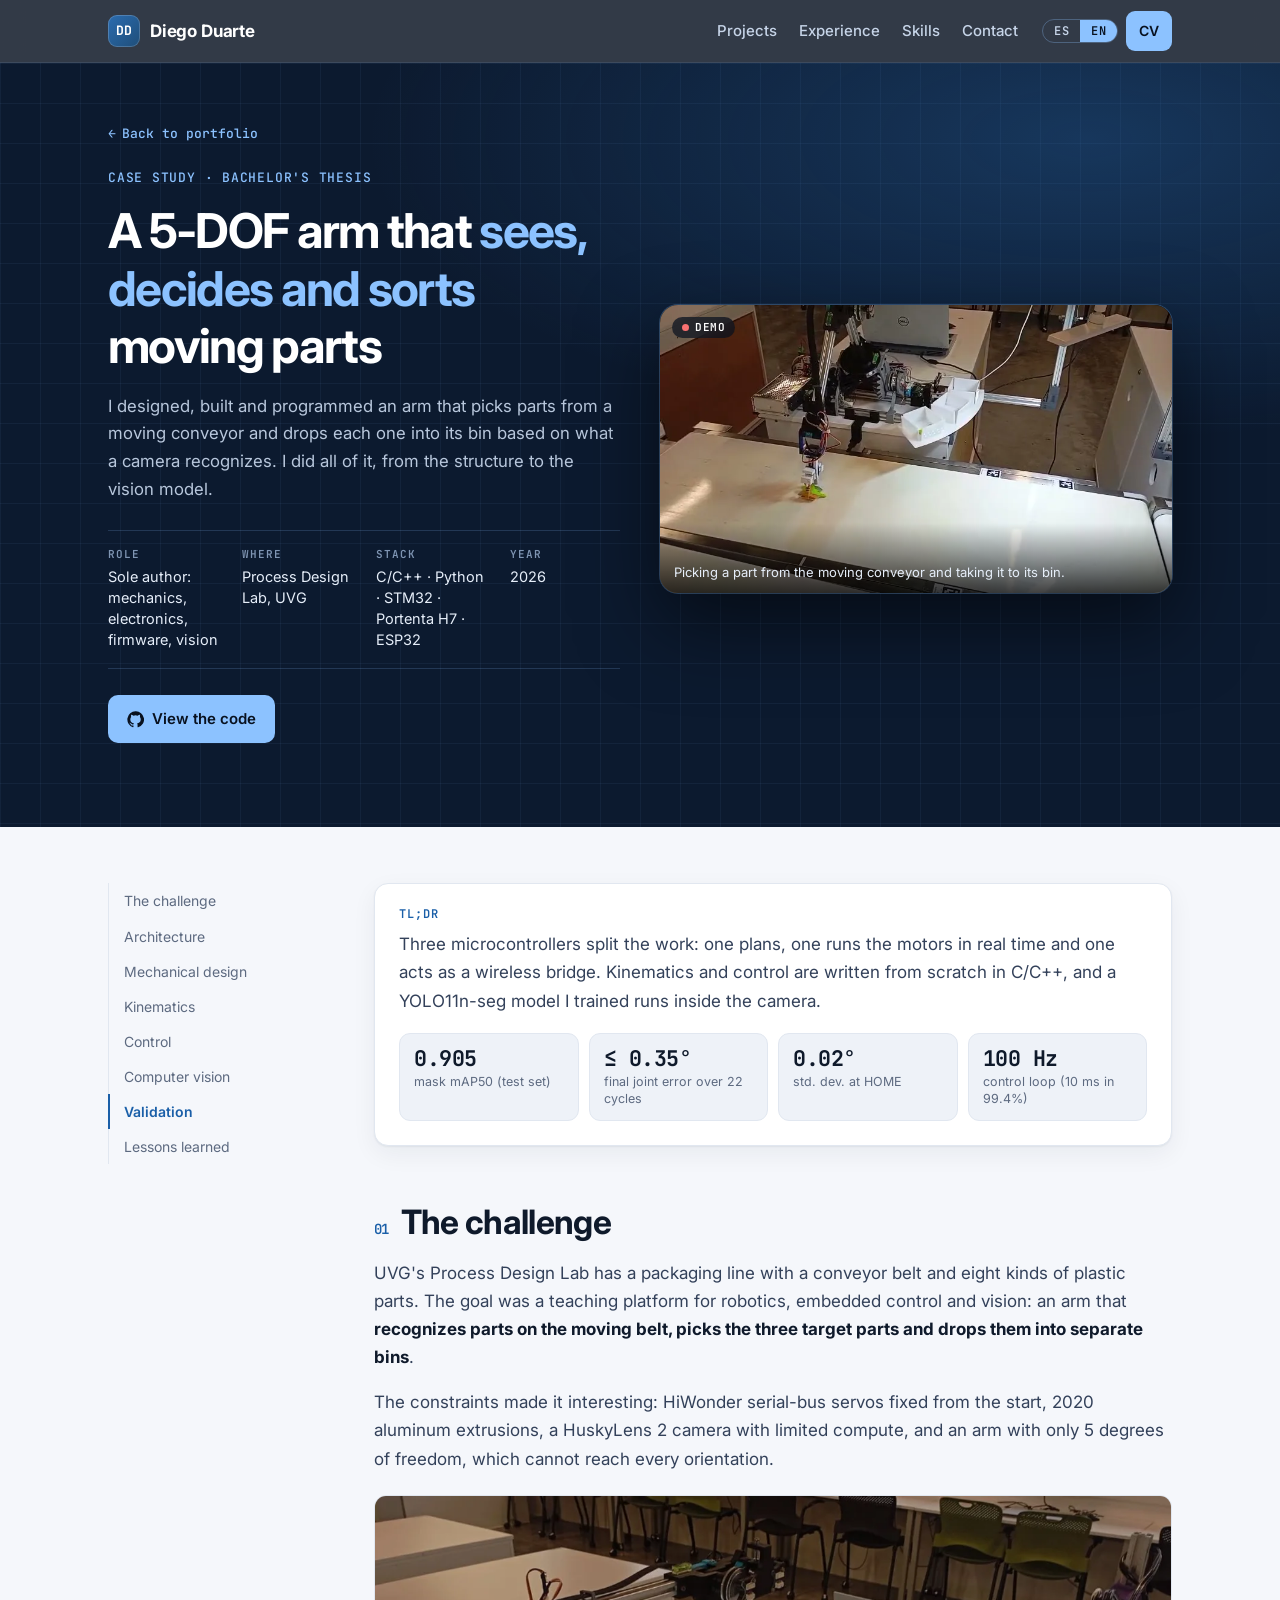
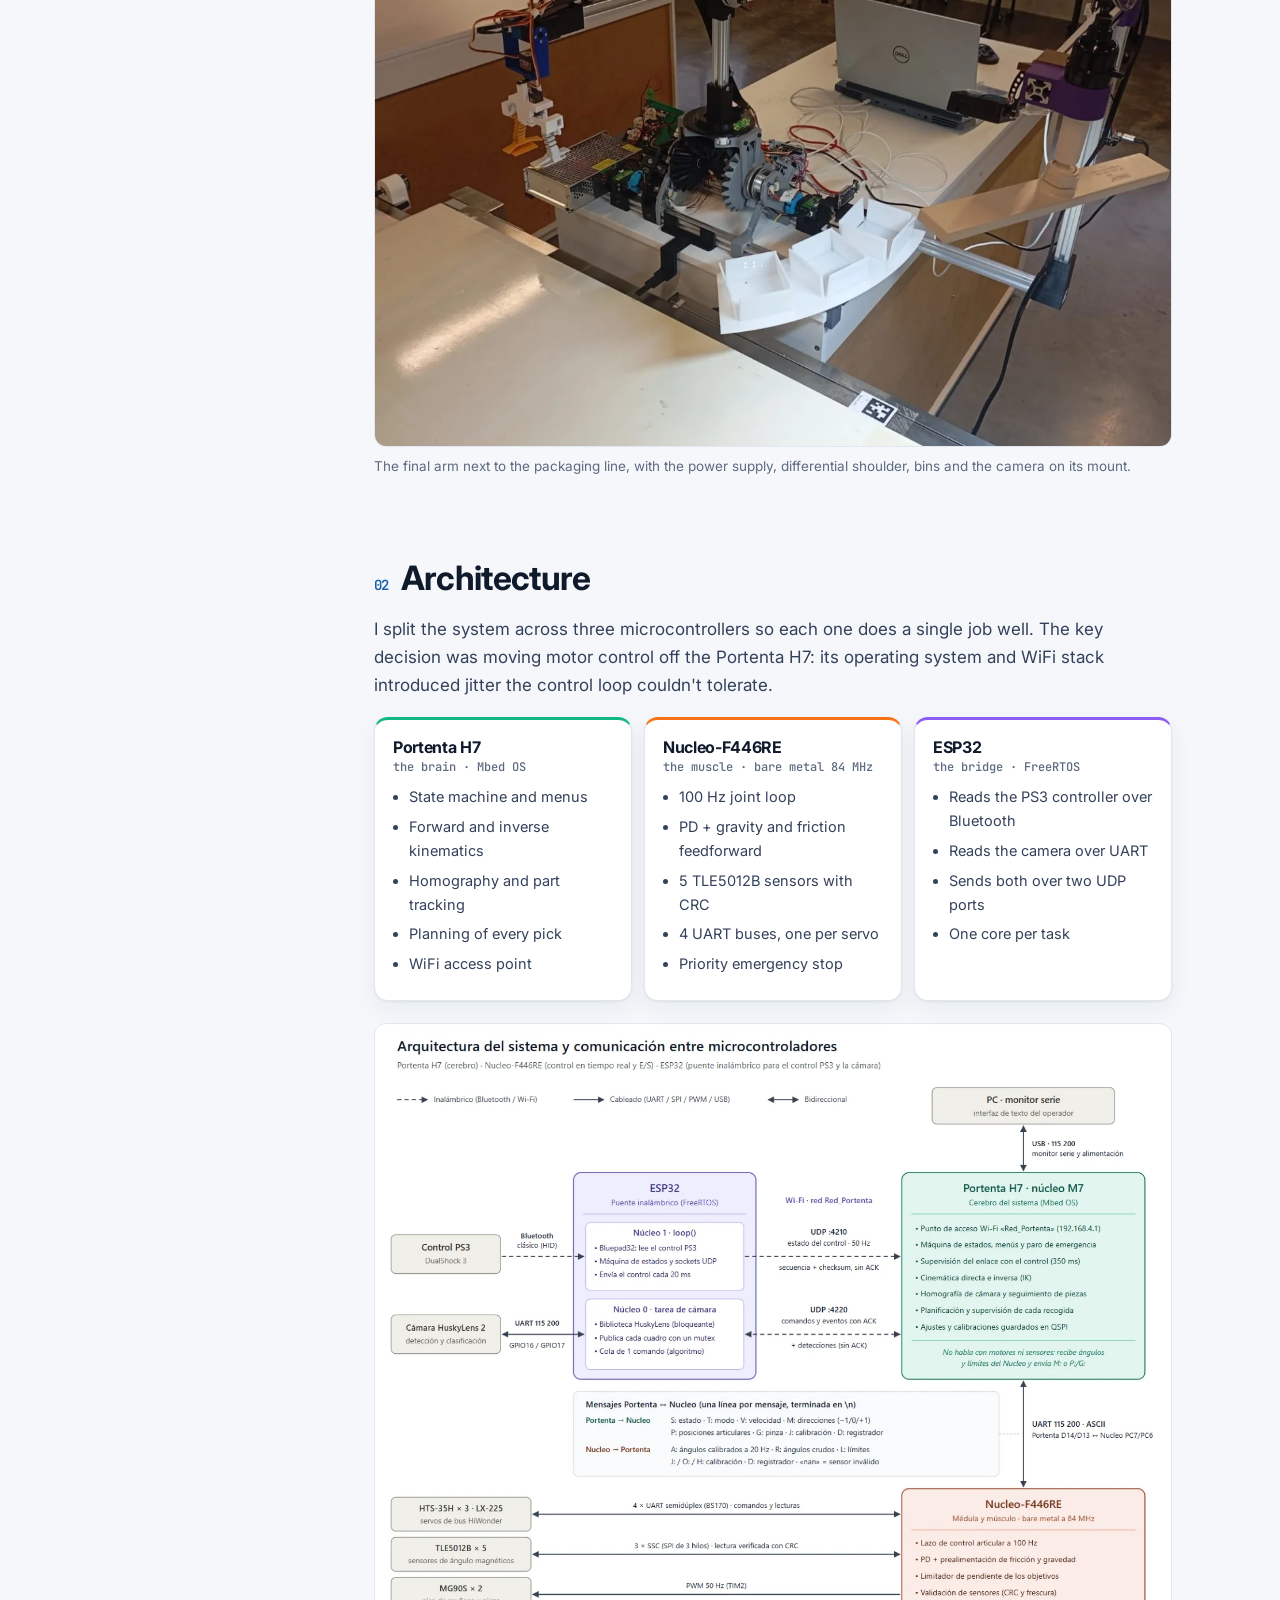
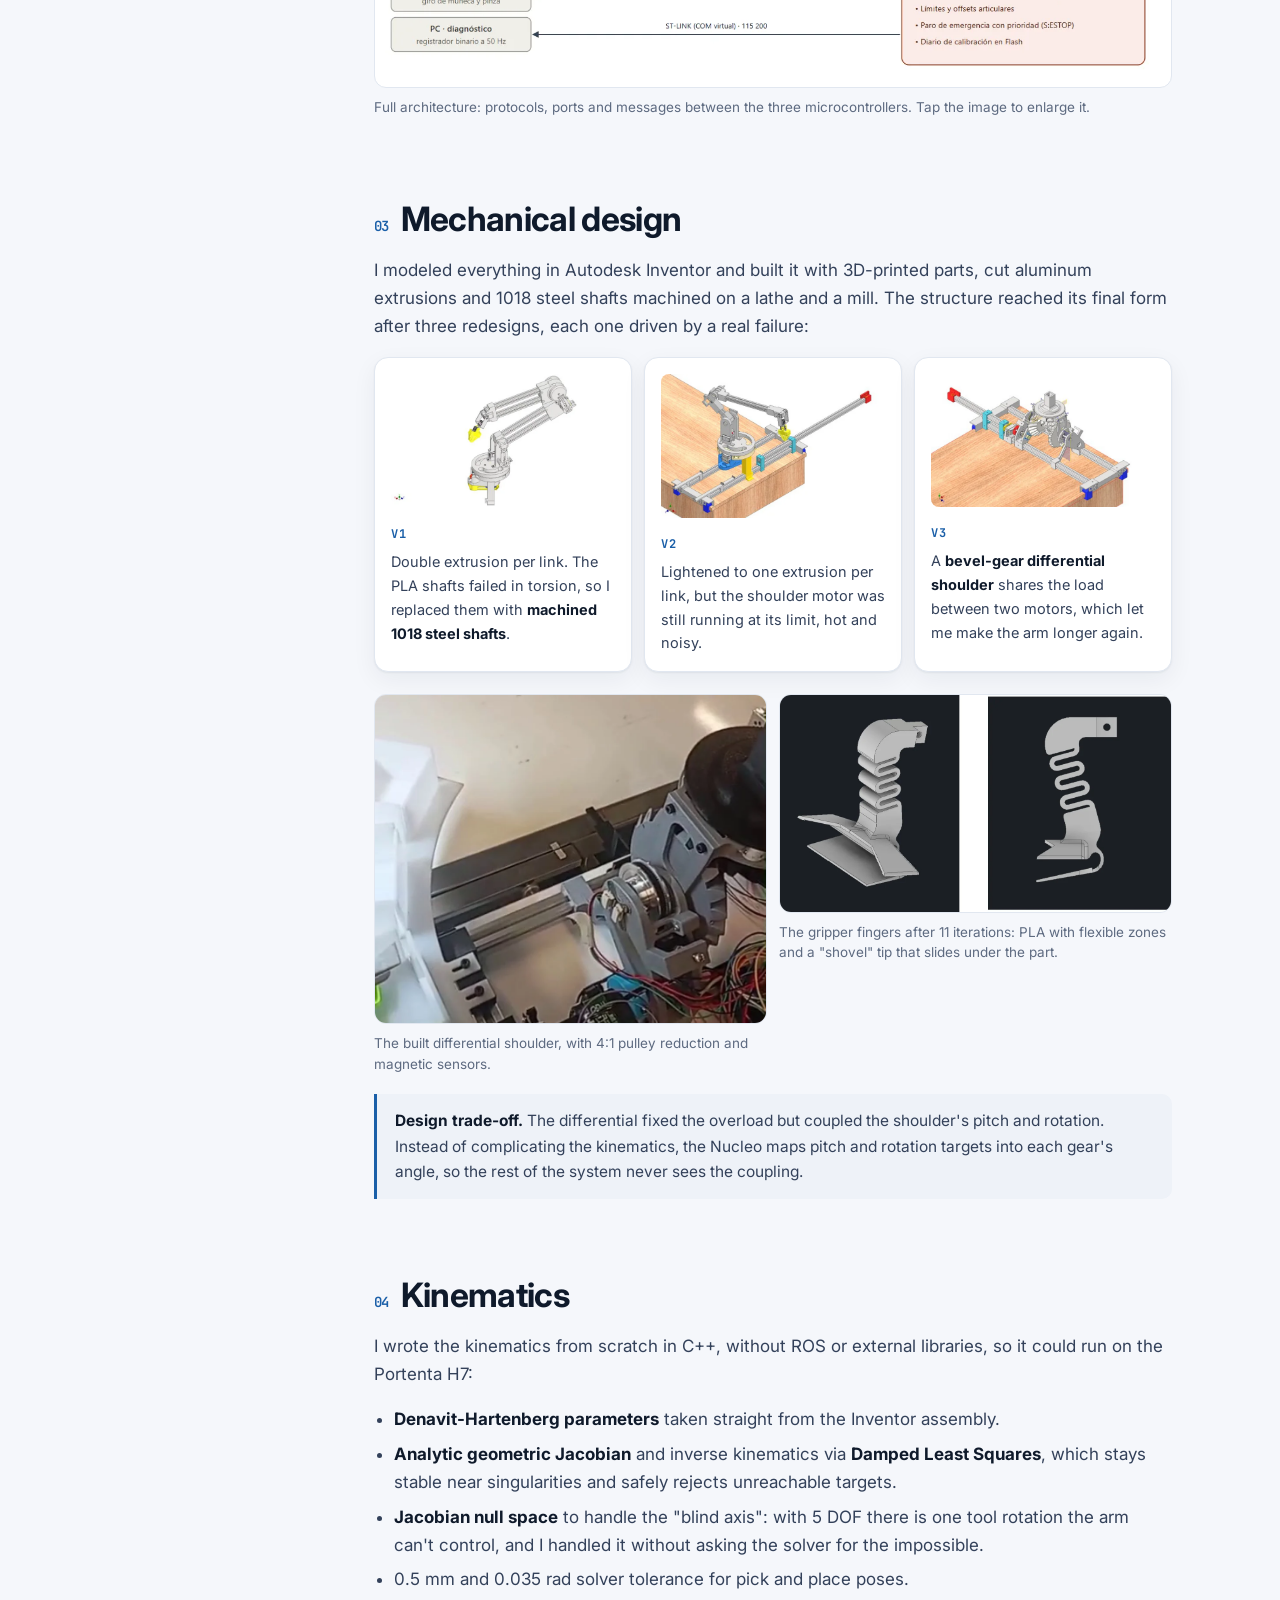
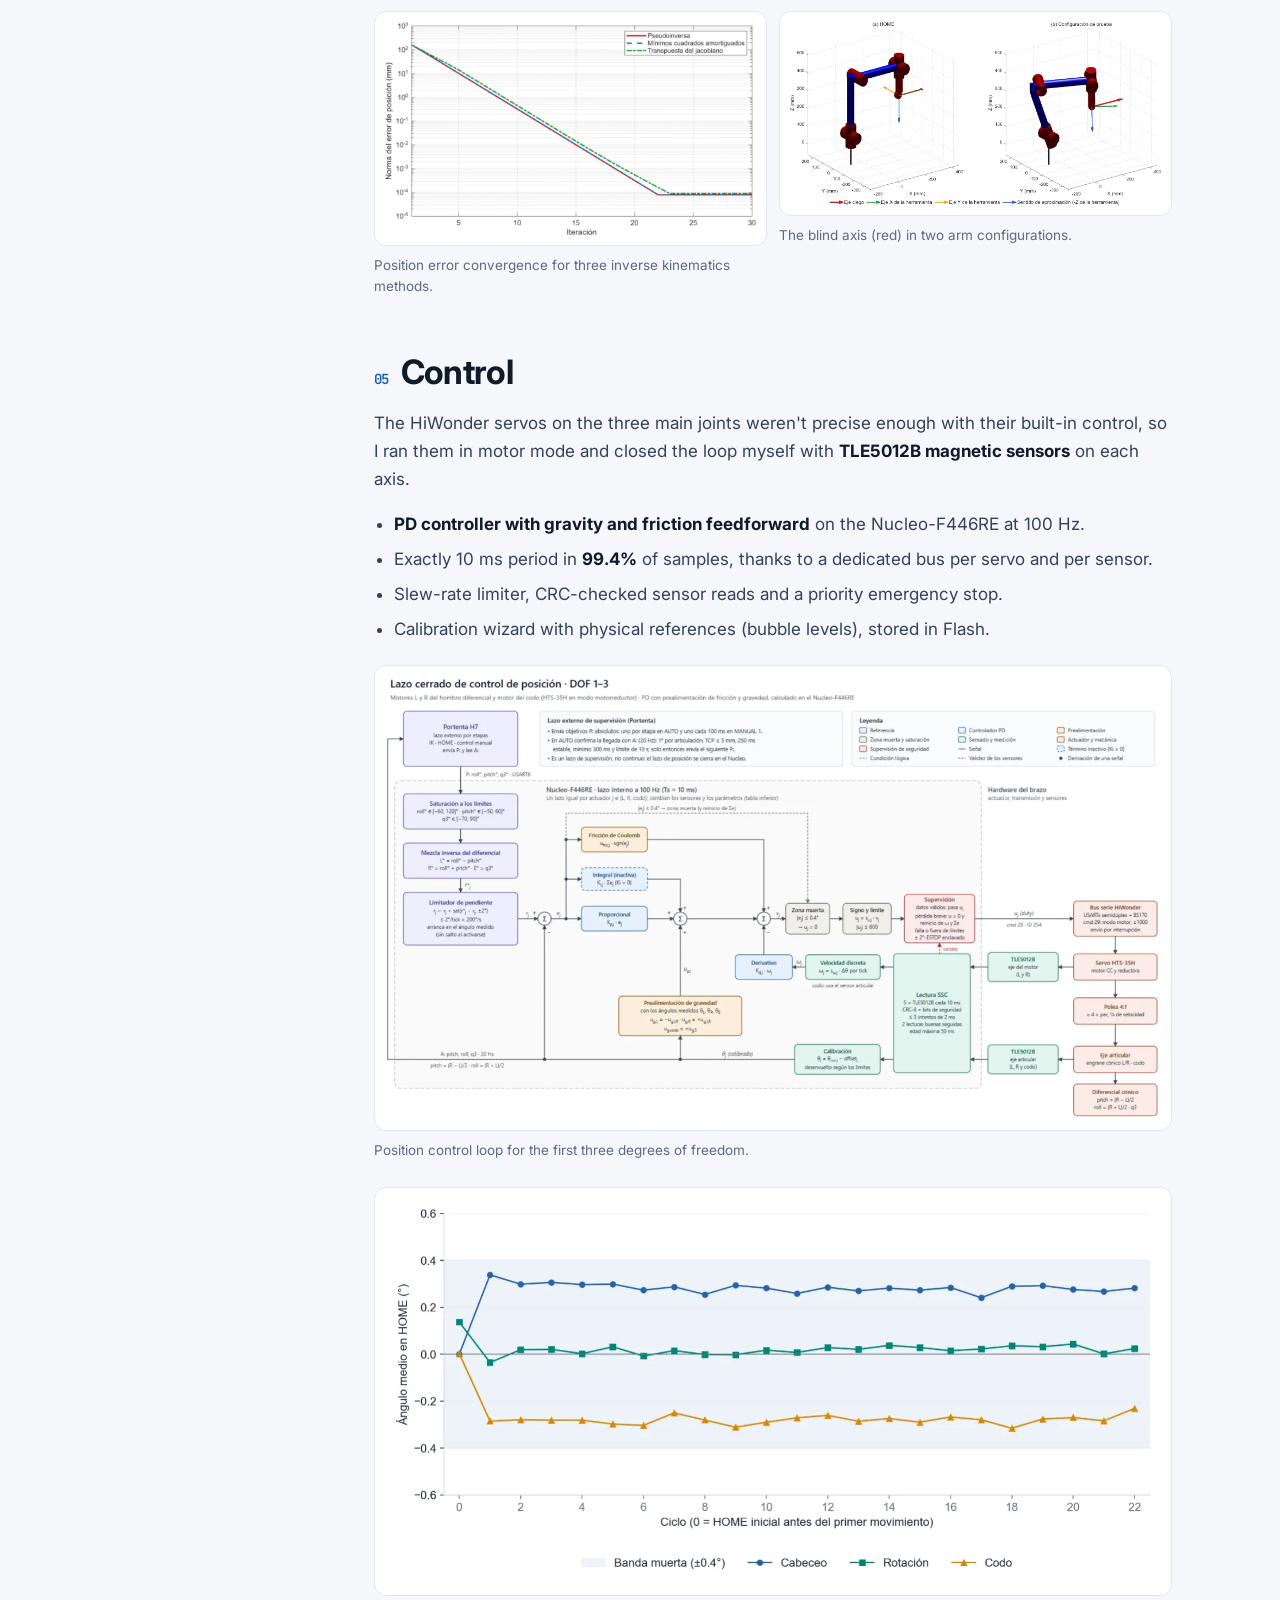
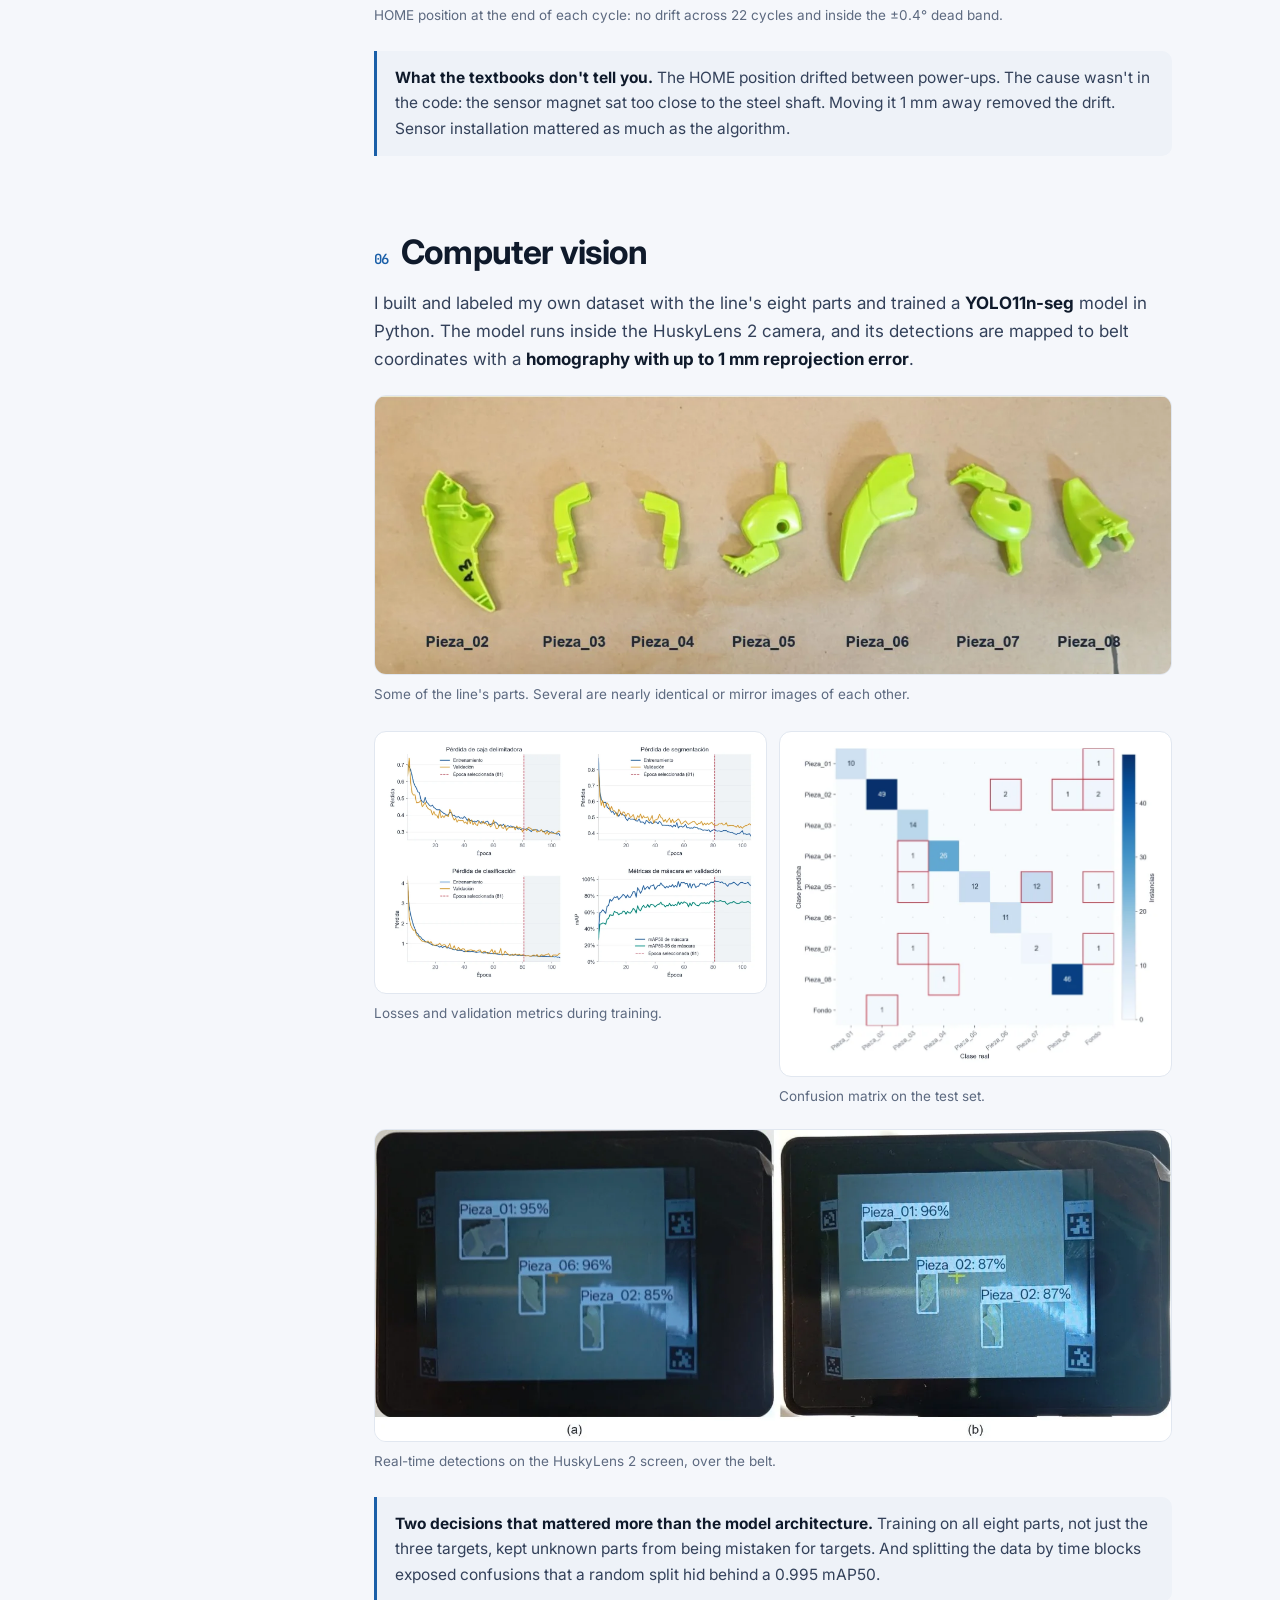
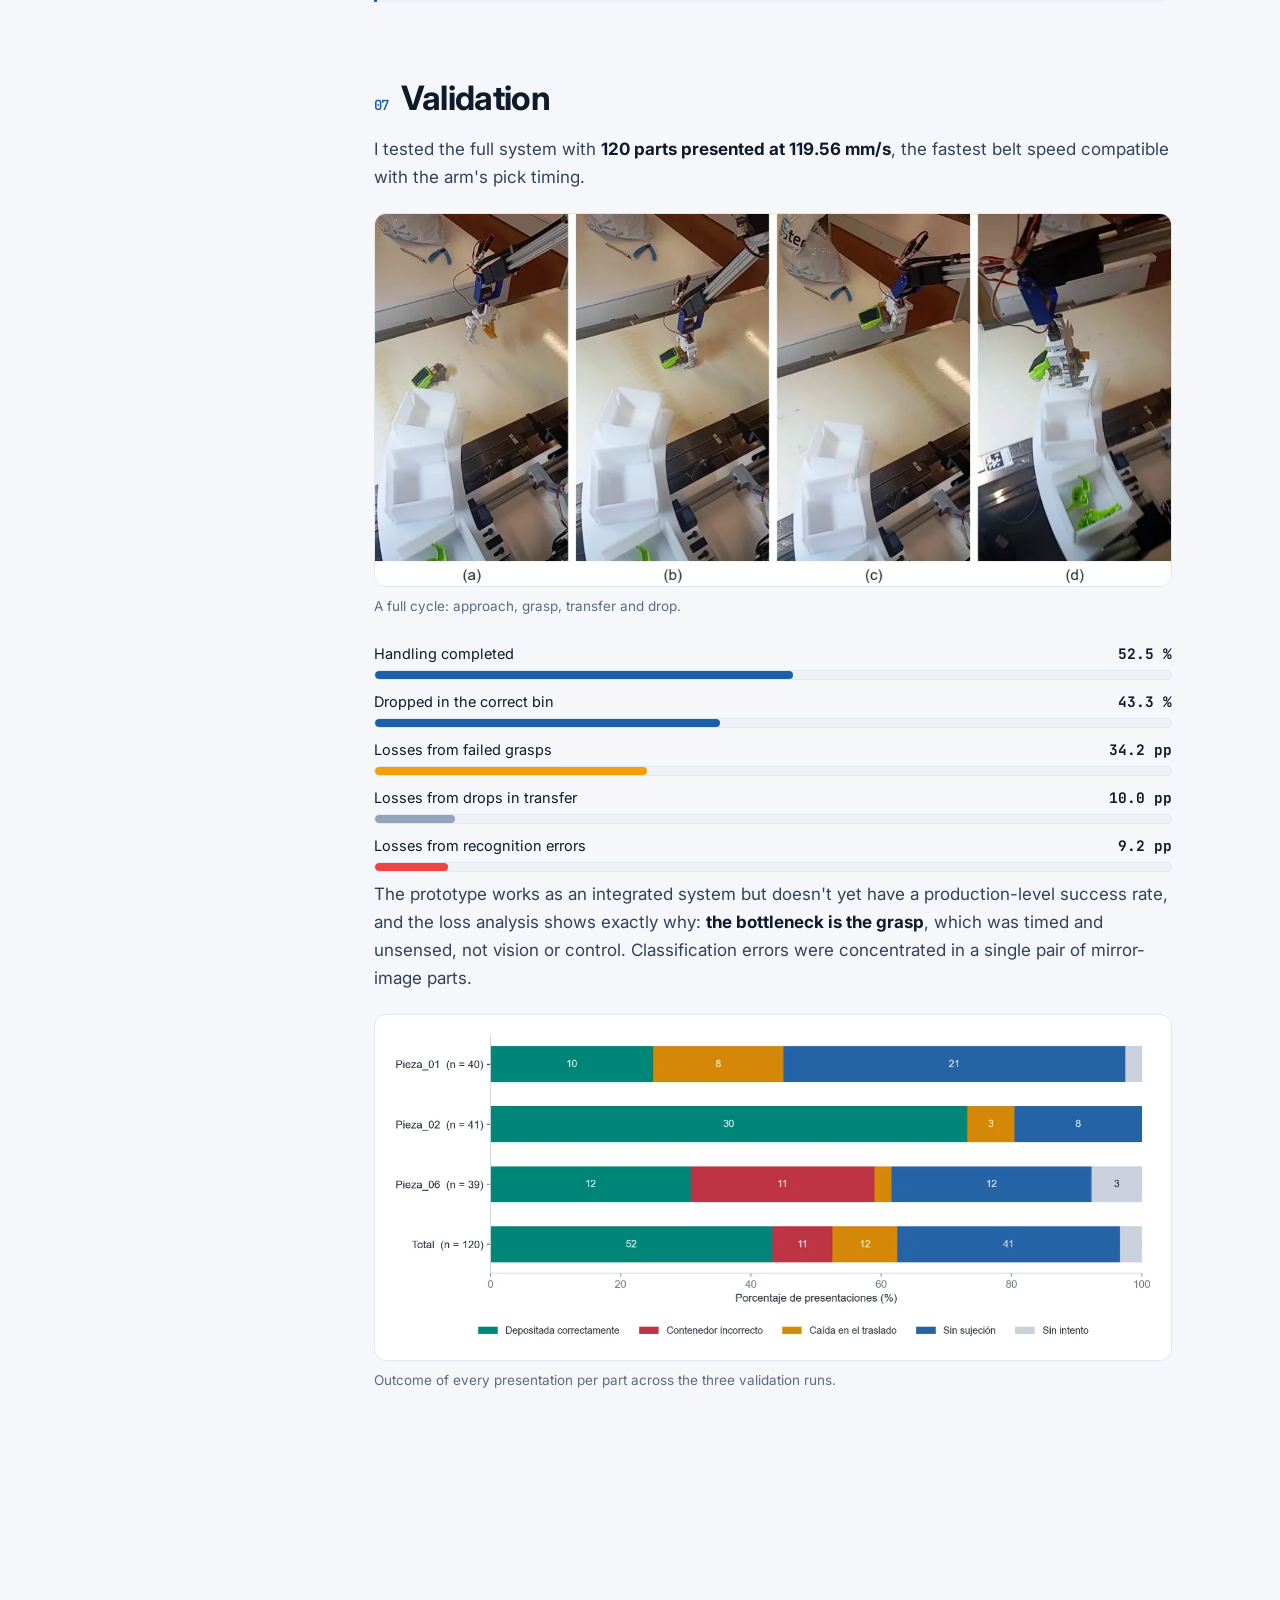
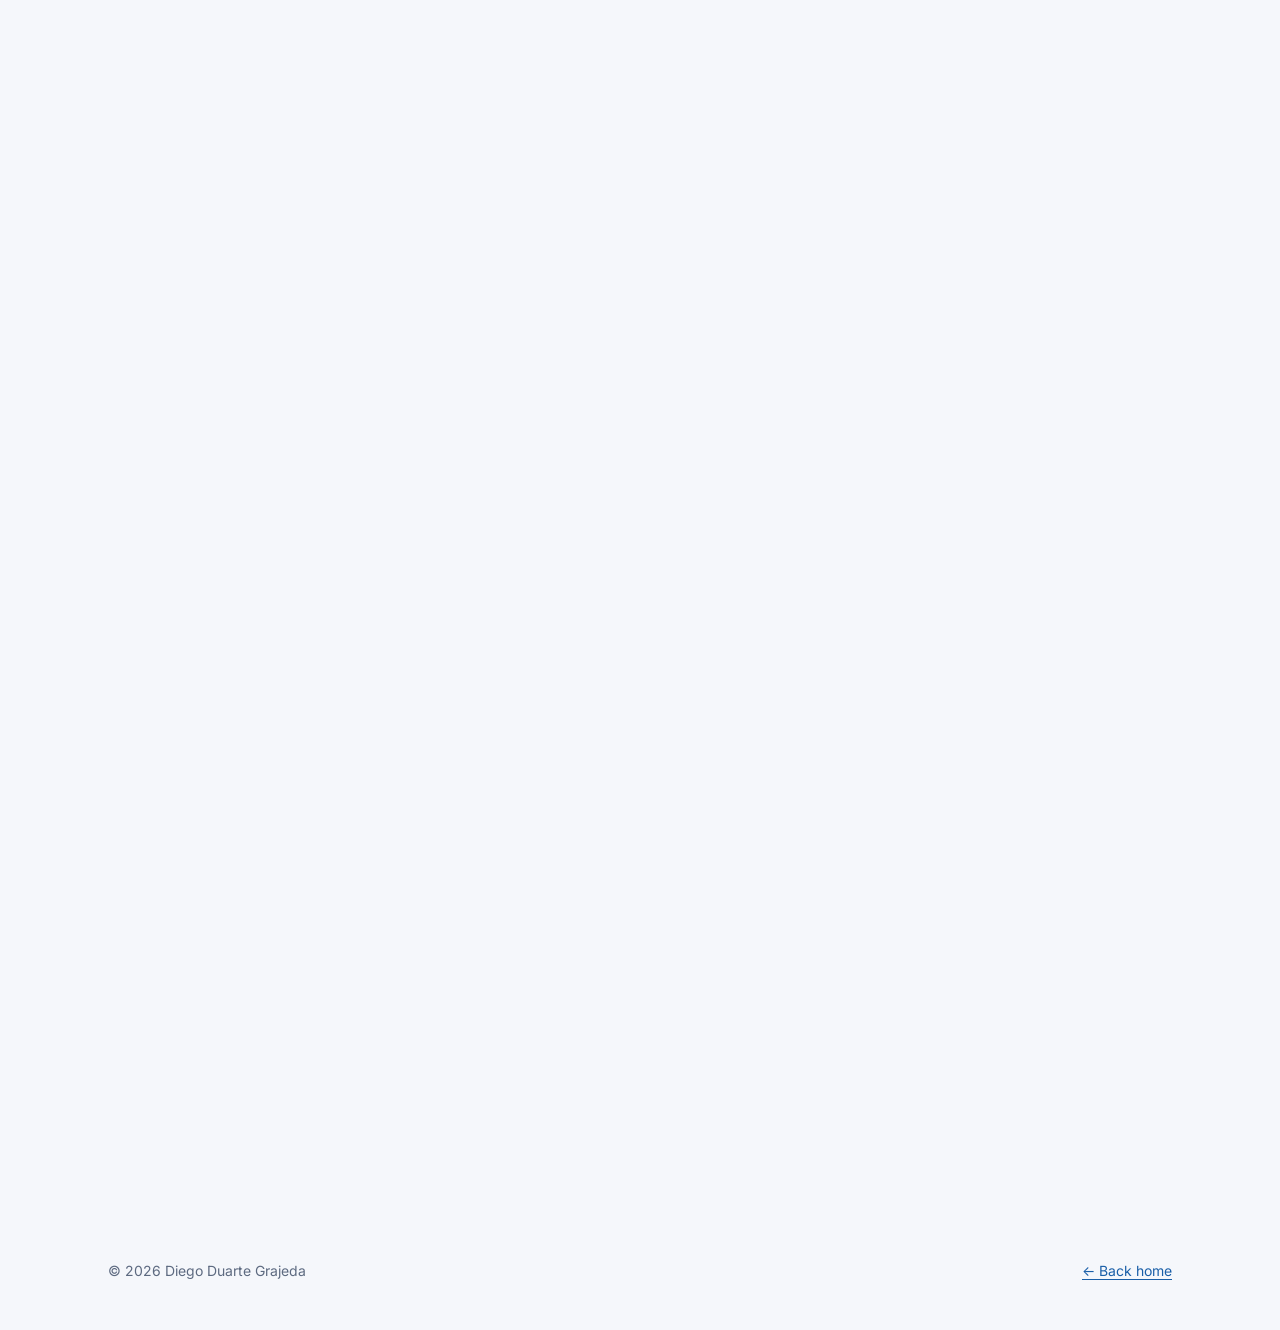
==== commit 31665e7e: "Replace thesis arm videos with clips of successful picks Use two cuts of a run where the arm grasps " ====
--- a/robotic-arm.html
+++ b/robotic-arm.html
@@ -20,7 +20,7 @@
   <link rel="preconnect" href="https://fonts.googleapis.com">
   <link rel="preconnect" href="https://fonts.gstatic.com" crossorigin>
   <link href="https://fonts.googleapis.com/css2?family=Inter:wght@400;500;600;700;800&family=JetBrains+Mono:wght@400;500;600;700&display=swap" rel="stylesheet">
-  <link rel="stylesheet" href="assets/css/style.css">
+  <link rel="stylesheet" href="assets/css/style.css?v=4">
 </head>
 <body>
   <a class="skip" href="#main">Saltar al contenido</a>
@@ -49,7 +49,7 @@
 
   <main id="main">
     <!-- ================= HERO ================= -->
-    <section class="hero case-hero">
+    <section class="hero case-hero wide">
       <div class="container">
         <div>
           <a class="back" href="index.html">← <span lang="es">Volver al portafolio</span><span lang="en">Back to portfolio</span></a>
@@ -76,14 +76,14 @@
           </div>
         </div>
         <div class="hero-media">
-          <figure class="phone" style="margin:0">
-            <video autoplay muted loop playsinline preload="metadata" poster="assets/video/pick-2.webp" aria-label="Brazo robótico recogiendo una pieza">
-              <source src="assets/video/pick-2.mp4" type="video/mp4">
+          <figure class="phone landscape" style="margin:0">
+            <video autoplay muted loop playsinline preload="metadata" poster="assets/video/arm-pick-b.webp" aria-label="Brazo robótico recogiendo una pieza y depositándola en su contenedor">
+              <source src="assets/video/arm-pick-b.mp4" type="video/mp4">
             </video>
             <span class="live">DEMO</span>
             <figcaption>
-              <span lang="es">Recogida sobre la banda en movimiento.</span>
-              <span lang="en">Picking from the moving conveyor.</span>
+              <span lang="es">Recoge la pieza de la banda en movimiento y la lleva a su contenedor.</span>
+              <span lang="en">Picking a part from the moving conveyor and taking it to its bin.</span>
             </figcaption>
           </figure>
         </div>
@@ -326,10 +326,10 @@
               <li>Add a hardware emergency stop and harden the wireless links.</li>
             </ul>
             <h3 lang="es">Más video</h3><h3 lang="en">More footage</h3>
-            <div class="video-pair">
-              <video controls muted playsinline preload="none" poster="assets/video/pick-1.webp"><source src="assets/video/pick-1.mp4" type="video/mp4"></video>
-              <video controls muted playsinline preload="none" poster="assets/video/demo-presentation.webp"><source src="assets/video/demo-presentation.mp4" type="video/mp4"></video>
-            </div>
+            <figure class="fig">
+              <video class="full-run" controls playsinline preload="none" poster="assets/video/arm-full-run.webp"><source src="assets/video/arm-full-run.mp4" type="video/mp4"></video>
+              <figcaption><span lang="es">Corrida completa sin cortes: el brazo recoge las tres piezas objetivo de la banda en movimiento y deposita cada una en su contenedor.</span><span lang="en">An uncut run: the arm picks all three target parts from the moving conveyor and drops each one into its bin.</span></figcaption>
+            </figure>
           </section>
 
           <div class="card next-up reveal">
@@ -352,6 +352,6 @@
     </div>
   </footer>
 
-  <script src="assets/js/main.js"></script>
+  <script src="assets/js/main.js?v=3"></script>
 </body>
 </html>
--- a/assets/css/style.css
+++ b/assets/css/style.css
@@ -179,6 +179,13 @@
   box-shadow: 0 0 0 1px rgba(140, 194, 255, .25), 0 30px 80px rgba(0, 0, 0, .55);
 }
 .phone video { width: 100%; height: 100%; object-fit: cover; }
+.phone.landscape { width: 100%; max-width: 620px; aspect-ratio: 16 / 9; border-radius: 18px; }
+@media (min-width: 900px) {
+  .hero.wide .container { grid-template-columns: 1fr 1fr; }
+  .hero.wide .hero-lead { font-size: 1.05rem; }
+}
+@media (max-width: 560px) { .phone.landscape figcaption { display: none; } }
+video.full-run { width: 100%; aspect-ratio: 16 / 9; border-radius: 12px; background: #000; }
 .phone .live {
   position: absolute; left: 12px; top: 12px; display: inline-flex; align-items: center; gap: 6px;
   background: rgba(8, 17, 31, .7); color: #fff; padding: 5px 10px; border-radius: 999px;
@@ -265,6 +272,83 @@
 .mini p { color: var(--ink-2); font-size: 15px; margin-bottom: 14px; }
 .mini .chips { margin: auto 0 0; }
 
+/* ---------- Proyectos destacados ---------- */
+.pgrid { display: grid; gap: 18px; }
+@media (min-width: 900px) { .pgrid { grid-template-columns: 1fr 1fr; } }
+.pcard { overflow: hidden; display: flex; flex-direction: column; }
+.pmedia { position: relative; aspect-ratio: 16 / 10; background: var(--navy-900); overflow: hidden; }
+.pmedia img, .pmedia video { width: 100%; height: 100%; object-fit: cover; }
+.ptag {
+  position: absolute; left: 12px; top: 12px; background: rgba(8, 17, 31, .8); color: #fff;
+  font: 600 11px/1 var(--mono); letter-spacing: .06em; text-transform: uppercase; padding: 7px 10px; border-radius: 7px;
+}
+.play {
+  position: absolute; right: 12px; bottom: 12px; display: inline-flex; align-items: center; gap: 8px;
+  background: var(--sky); color: var(--navy-950); border: 0; border-radius: 999px; padding: 9px 15px 9px 11px;
+  font: 600 14px/1 var(--font); cursor: pointer; box-shadow: 0 6px 20px rgba(0, 0, 0, .35); transition: transform .15s;
+}
+.play:hover { transform: scale(1.04); }
+.play svg { width: 18px; height: 18px; }
+.pbody { padding: 22px 22px 24px; display: flex; flex-direction: column; flex: 1; }
+@media (min-width: 720px) { .pbody { padding: 24px 28px 28px; } }
+.pmeta { display: block; font: 500 12.5px/1.4 var(--mono); color: var(--muted); margin-bottom: 8px; }
+.pbody h3 { font-size: 1.3rem; }
+.pbody p { color: var(--ink-2); font-size: 15.5px; }
+.pbody p strong, .gbody p strong { color: var(--ink); }
+.pbody .chips { margin-bottom: 16px; }
+.pthumbs { display: grid; grid-template-columns: repeat(3, 1fr); gap: 8px; margin-top: auto; }
+.pthumbs.sm { grid-template-columns: repeat(2, 1fr); margin-top: 12px; }
+.pthumbs img {
+  width: 100%; aspect-ratio: 4 / 3; object-fit: cover; border-radius: 8px; border: 1px solid var(--line);
+  background: #fff; cursor: zoom-in; transition: transform .15s;
+}
+.pthumbs img:hover { transform: translateY(-2px); }
+.plinks { display: flex; flex-wrap: wrap; gap: 8px; margin: 0 0 14px; }
+.plinks a, .plinks button {
+  display: inline-flex; align-items: center; gap: 7px; padding: 7px 12px; border-radius: 8px;
+  border: 1px solid var(--line); background: var(--surface); color: var(--ink); font: 600 13.5px/1 var(--font);
+  text-decoration: none; cursor: pointer;
+}
+.plinks a:hover, .plinks button:hover { border-color: var(--accent-ink); color: var(--accent-ink); }
+.plinks svg { width: 15px; height: 15px; }
+
+/* ---------- Más proyectos (cuadrícula con filtros) ---------- */
+.filters { display: flex; flex-wrap: wrap; gap: 8px; margin-bottom: 22px; }
+.filters button {
+  border: 1px solid var(--line); background: var(--surface); color: var(--ink-2); padding: 8px 14px; border-radius: 999px;
+  font: 600 13.5px/1 var(--font); cursor: pointer;
+}
+.filters button[aria-pressed="true"] { background: var(--accent); border-color: var(--accent); color: #fff; }
+:root[data-theme="dark"] .filters button[aria-pressed="true"] { color: var(--navy-950); }
+@media (prefers-color-scheme: dark) { :root:not([data-theme="light"]) .filters button[aria-pressed="true"] { color: var(--navy-950); } }
+.ggrid { display: grid; gap: 14px; }
+@media (min-width: 640px) { .ggrid { grid-template-columns: repeat(2, 1fr); } }
+@media (min-width: 1000px) { .ggrid { grid-template-columns: repeat(3, 1fr); } }
+.gcard { overflow: hidden; display: flex; flex-direction: column; }
+.gcard[hidden] { display: none; }
+.gmedia { aspect-ratio: 16 / 10; background: var(--navy-900); overflow: hidden; }
+.gmedia img { width: 100%; height: 100%; object-fit: cover; cursor: zoom-in; }
+.gmedia.contain { background: #fff; border-bottom: 1px solid var(--line); }
+.gmedia.contain img { object-fit: contain; padding: 10px; }
+.gbody { padding: 18px 20px 20px; display: flex; flex-direction: column; flex: 1; }
+.gbody h3 { font-size: 1.08rem; margin-bottom: 8px; }
+.gbody p { color: var(--ink-2); font-size: 14.5px; margin-bottom: 14px; }
+.gbody .chips { margin-bottom: 14px; }
+.gbody .plinks { margin: auto 0 0; }
+
+/* ---------- Visor de video ---------- */
+dialog.vbox { border: 0; padding: 0; background: transparent; width: min(960px, 94vw); max-height: 92vh; overflow: visible; }
+dialog.vbox::backdrop { background: rgba(5, 10, 20, .9); }
+dialog.vbox .frame16 { position: relative; width: 100%; aspect-ratio: 16 / 9; background: #000; border-radius: 12px; overflow: hidden; }
+dialog.vbox.vertical { width: min(400px, 92vw); }
+dialog.vbox.vertical .frame16 { aspect-ratio: 9 / 16; max-height: 84vh; }
+dialog.vbox iframe { position: absolute; inset: 0; width: 100%; height: 100%; border: 0; }
+dialog.vbox .vclose {
+  position: fixed; top: 14px; right: 14px; width: 40px; height: 40px; border-radius: 50%; border: 0;
+  background: rgba(255,255,255,.14); color: #fff; font-size: 22px; cursor: pointer;
+}
+dialog.vbox a { display: block; text-align: center; margin-top: 10px; color: var(--sky); font: 13px var(--mono); }
+
 /* ---------- Habilidades ---------- */
 .skills { display: grid; gap: 14px; }
 @media (min-width: 700px) { .skills { grid-template-columns: repeat(2, 1fr); } }
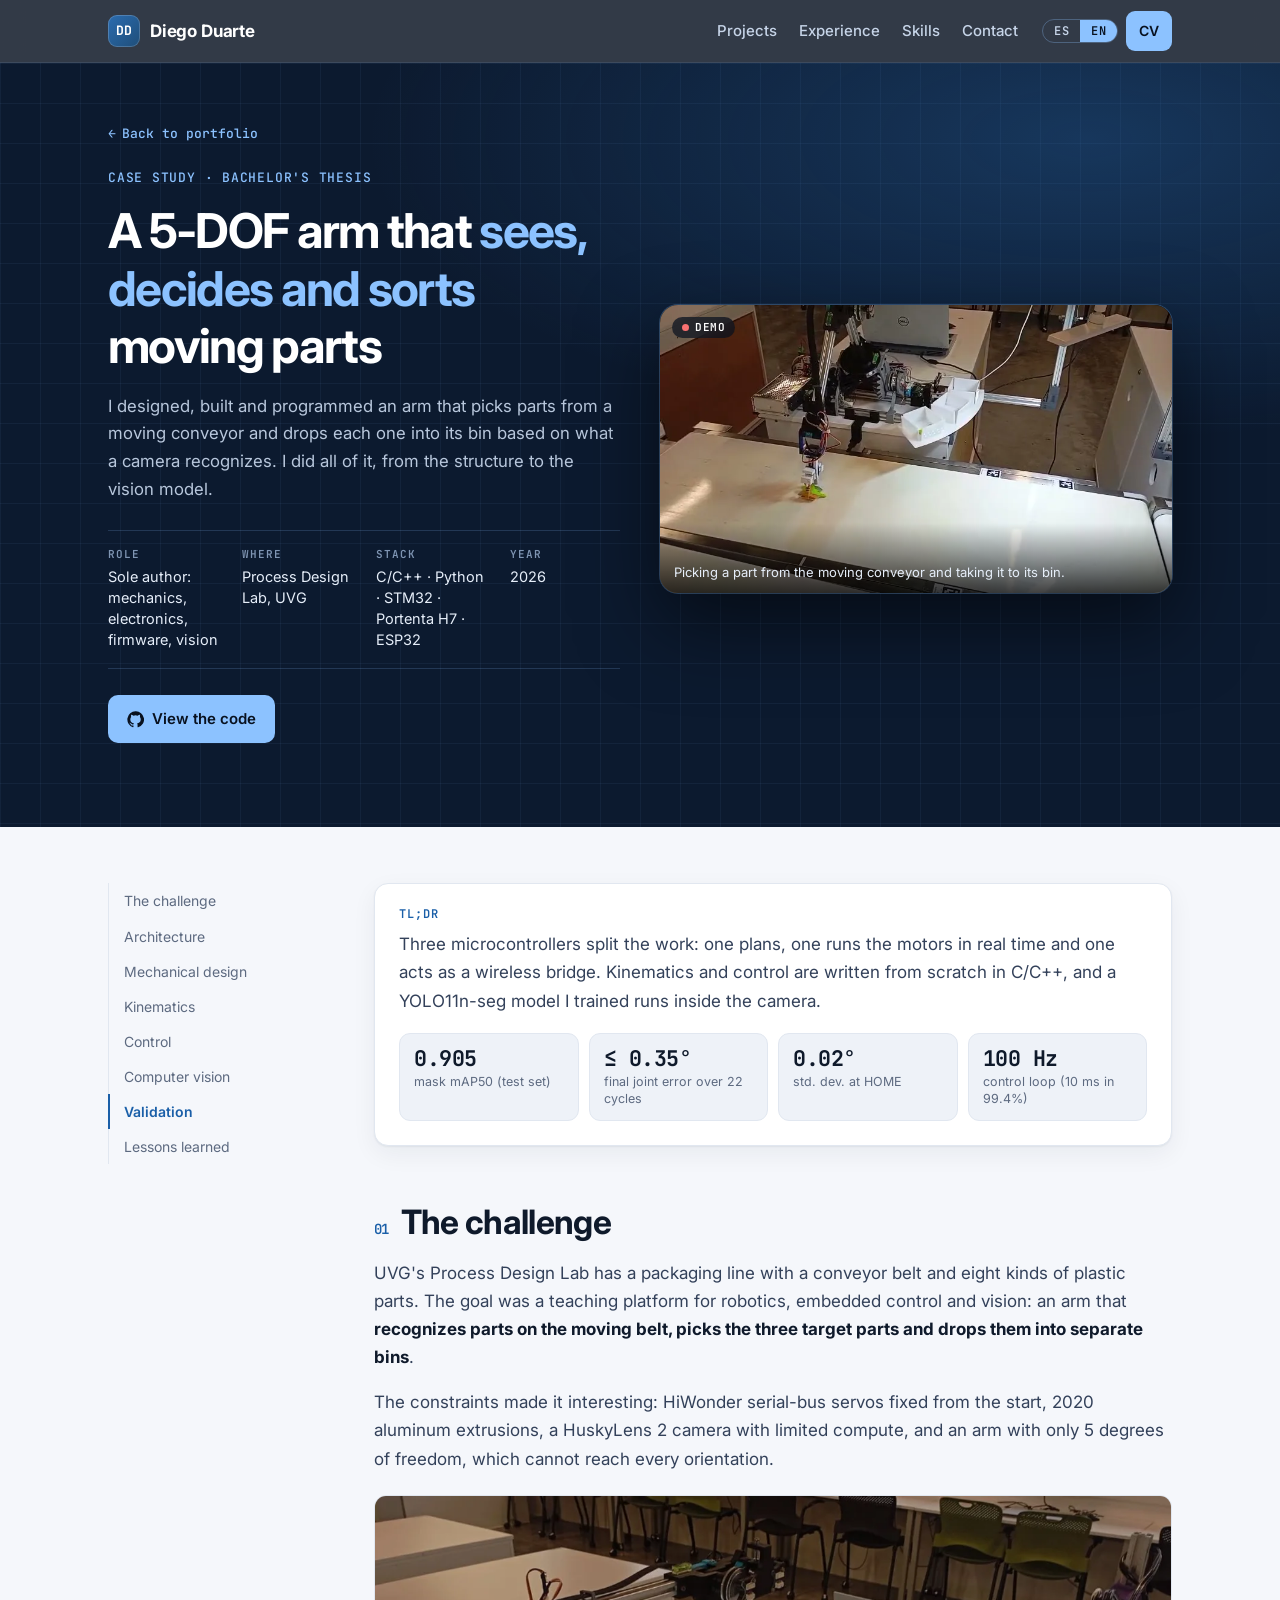
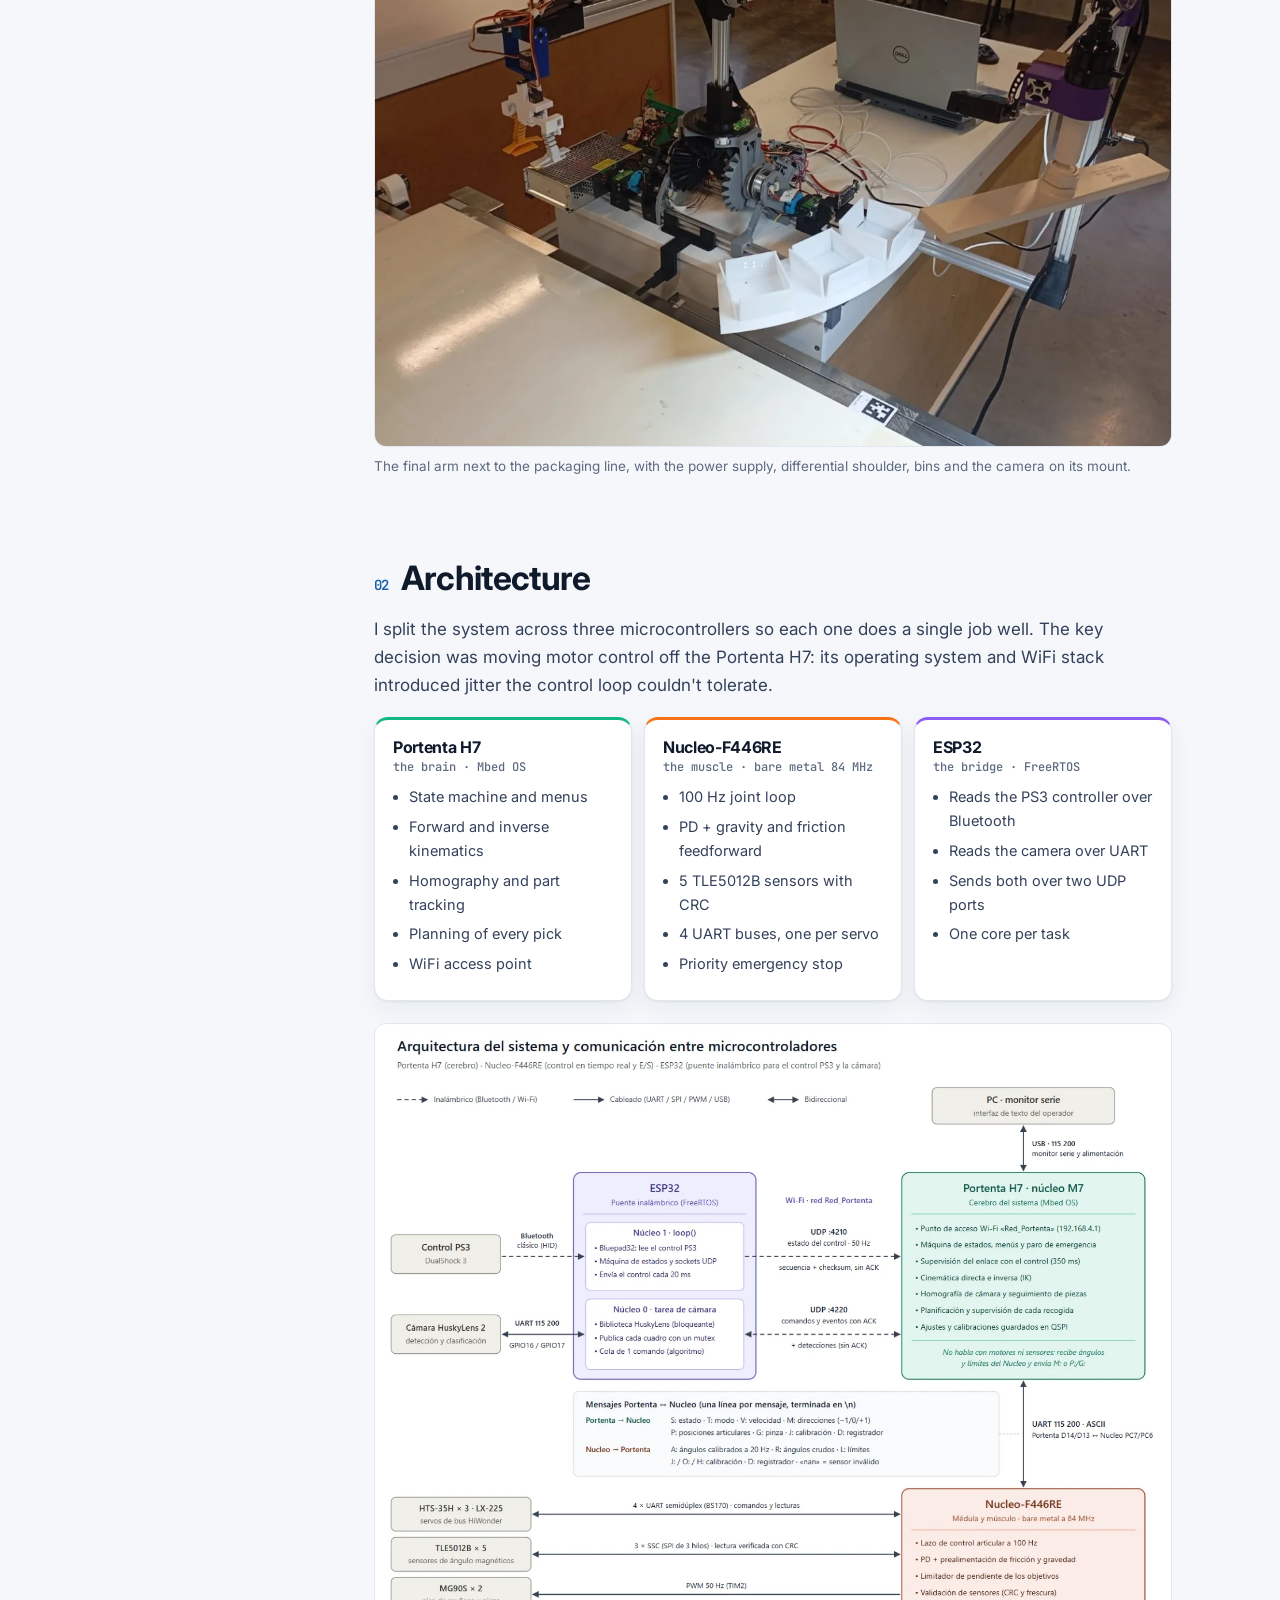
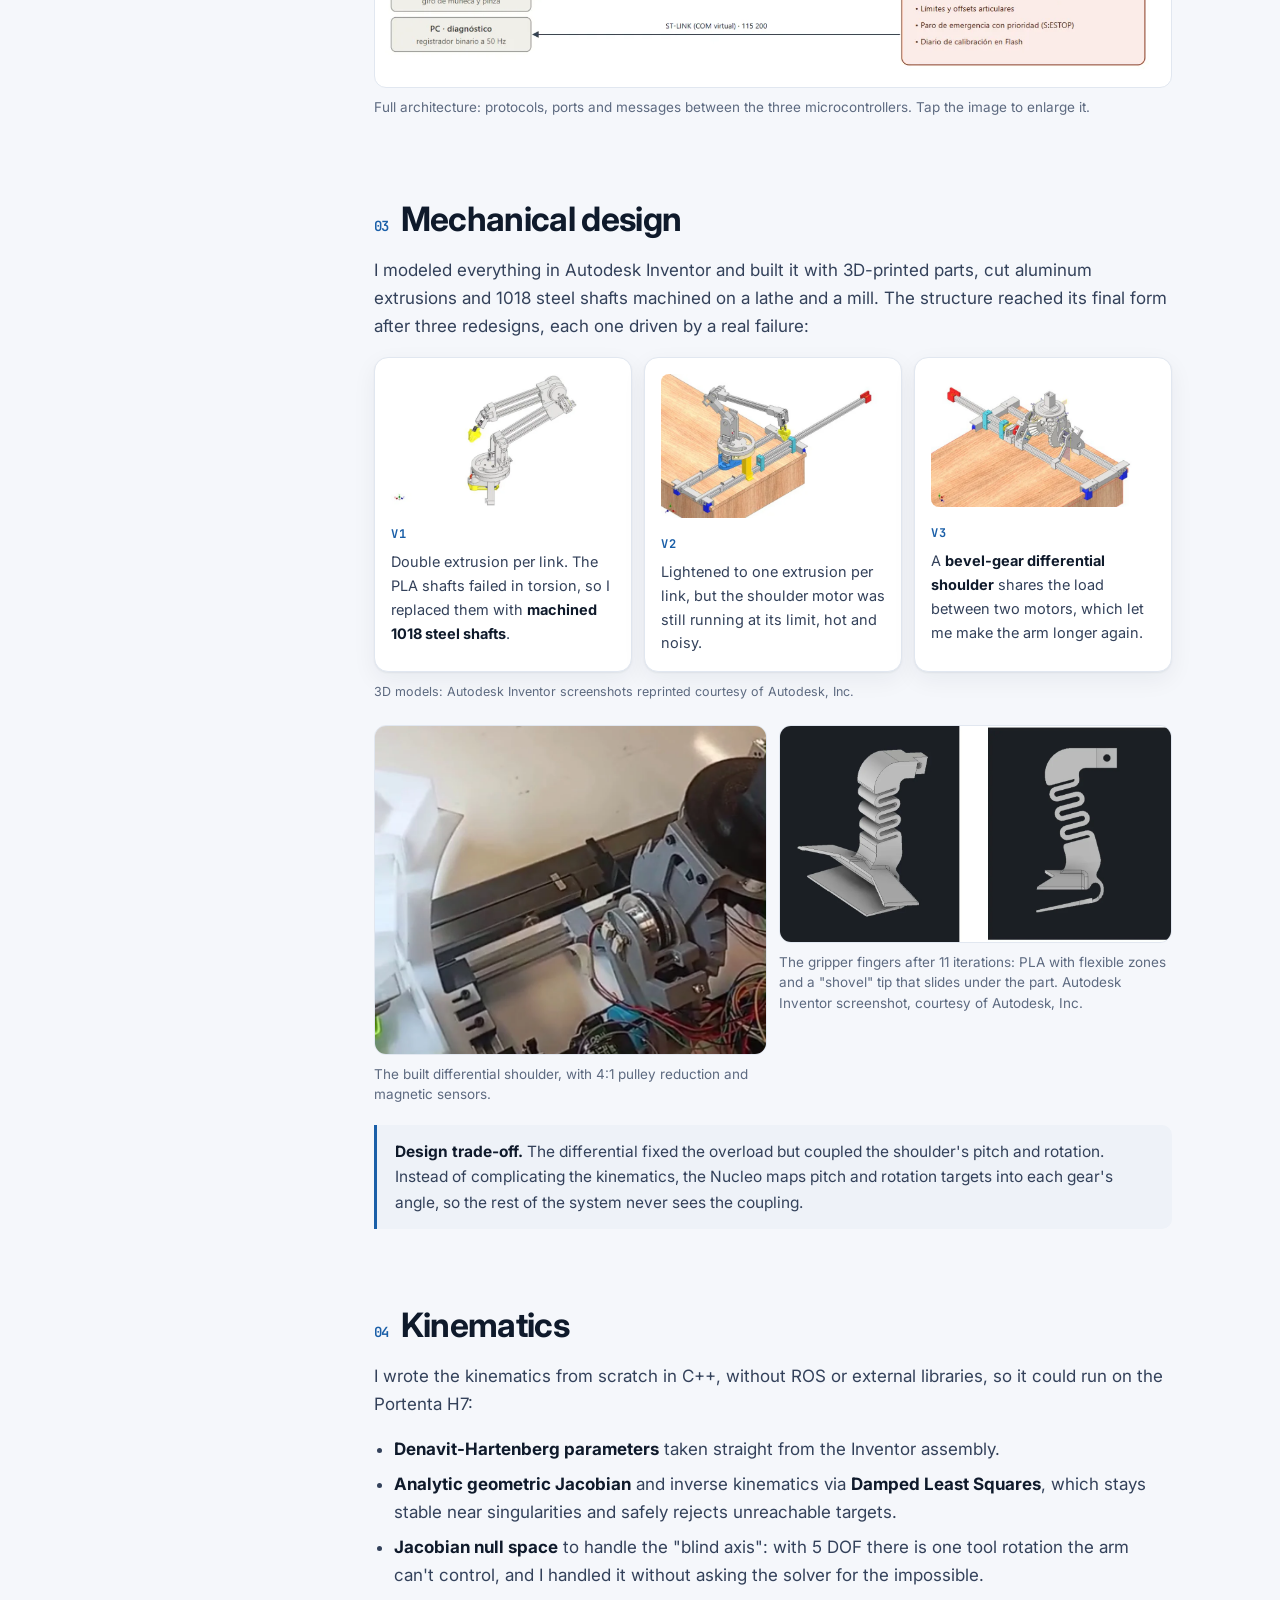
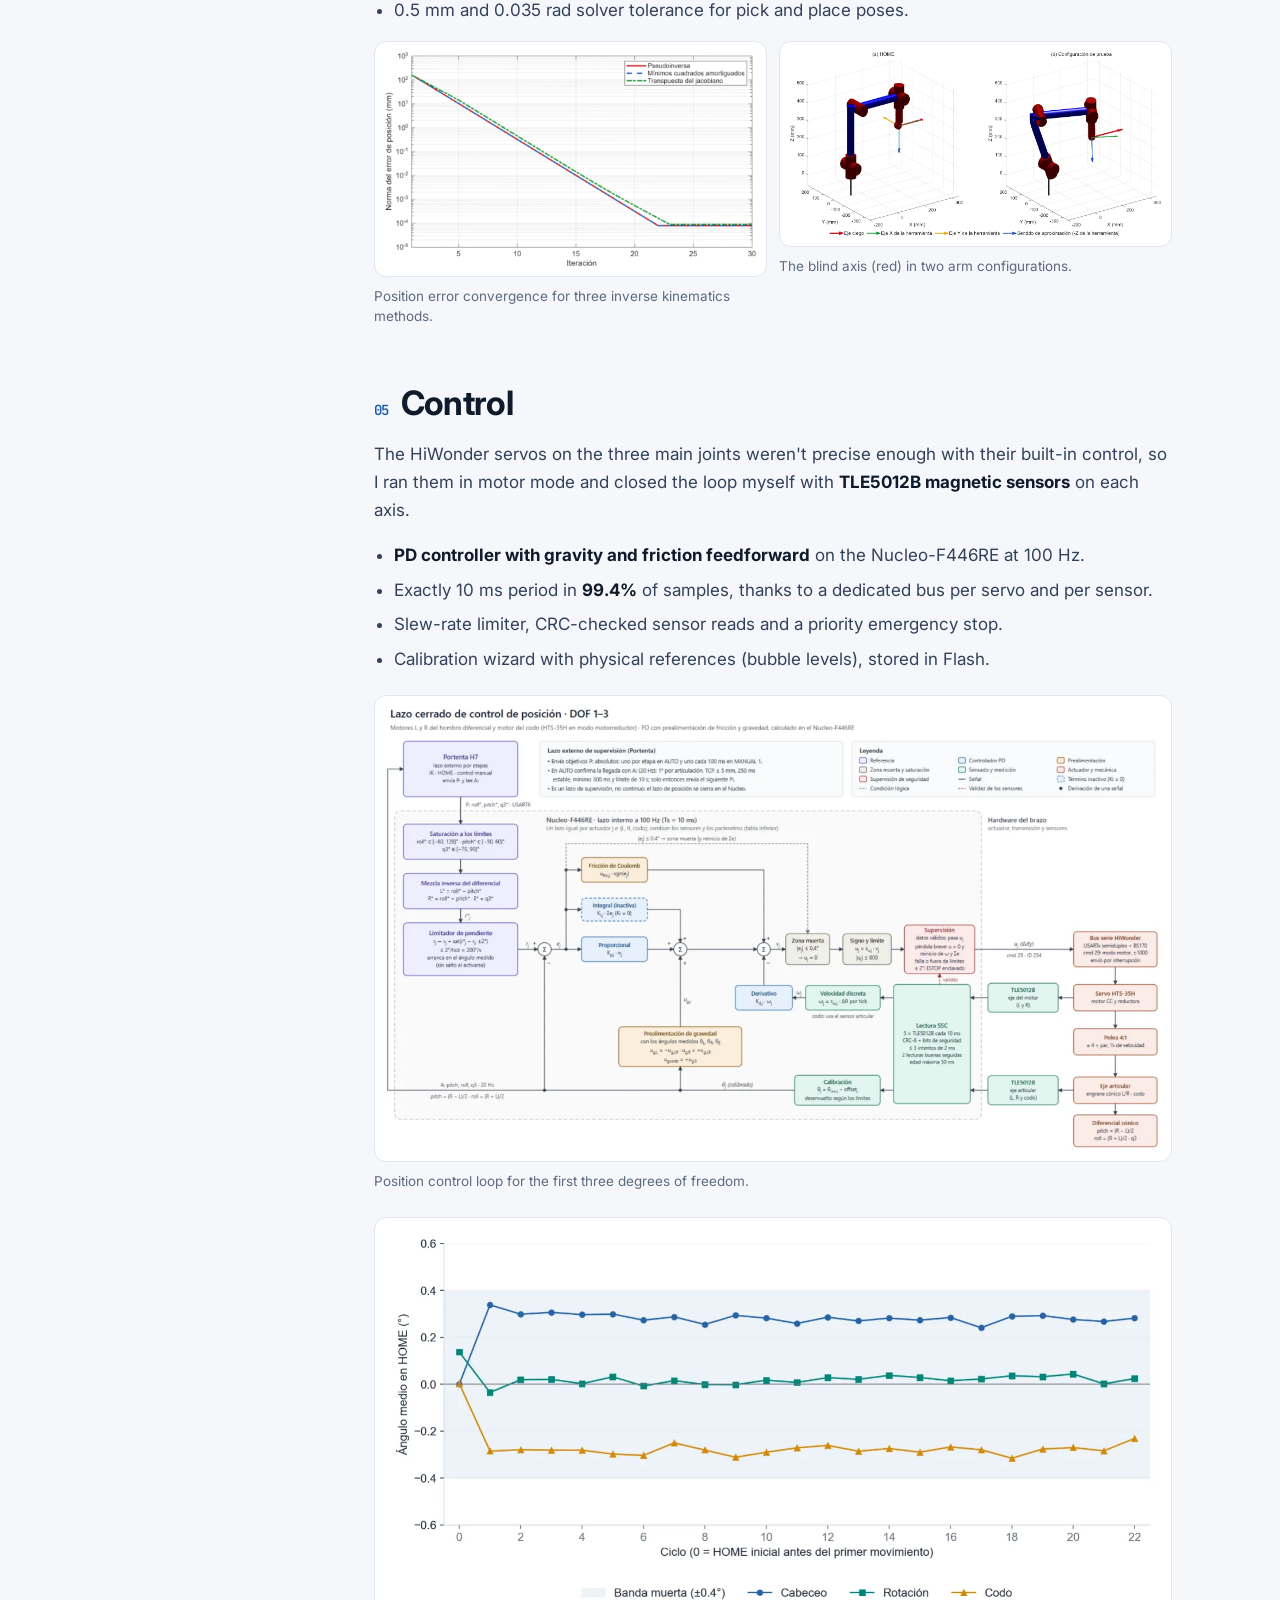
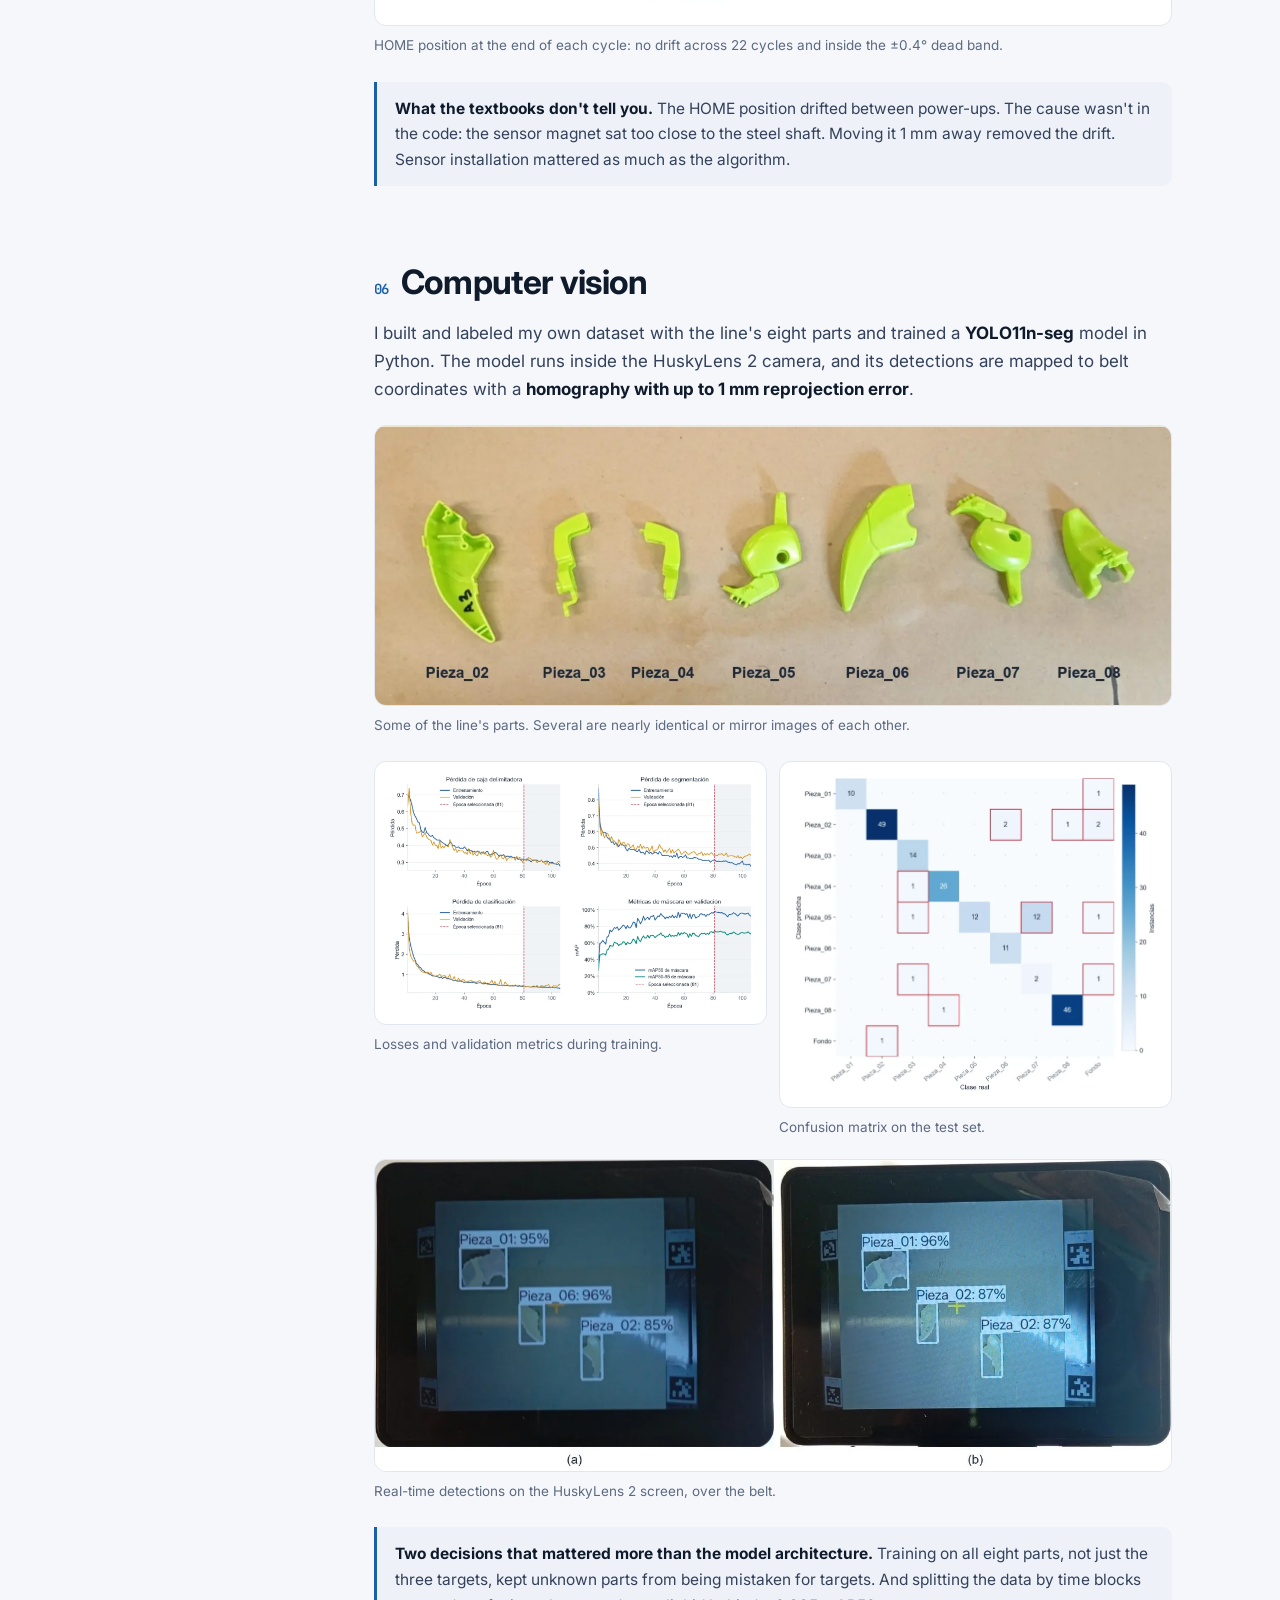
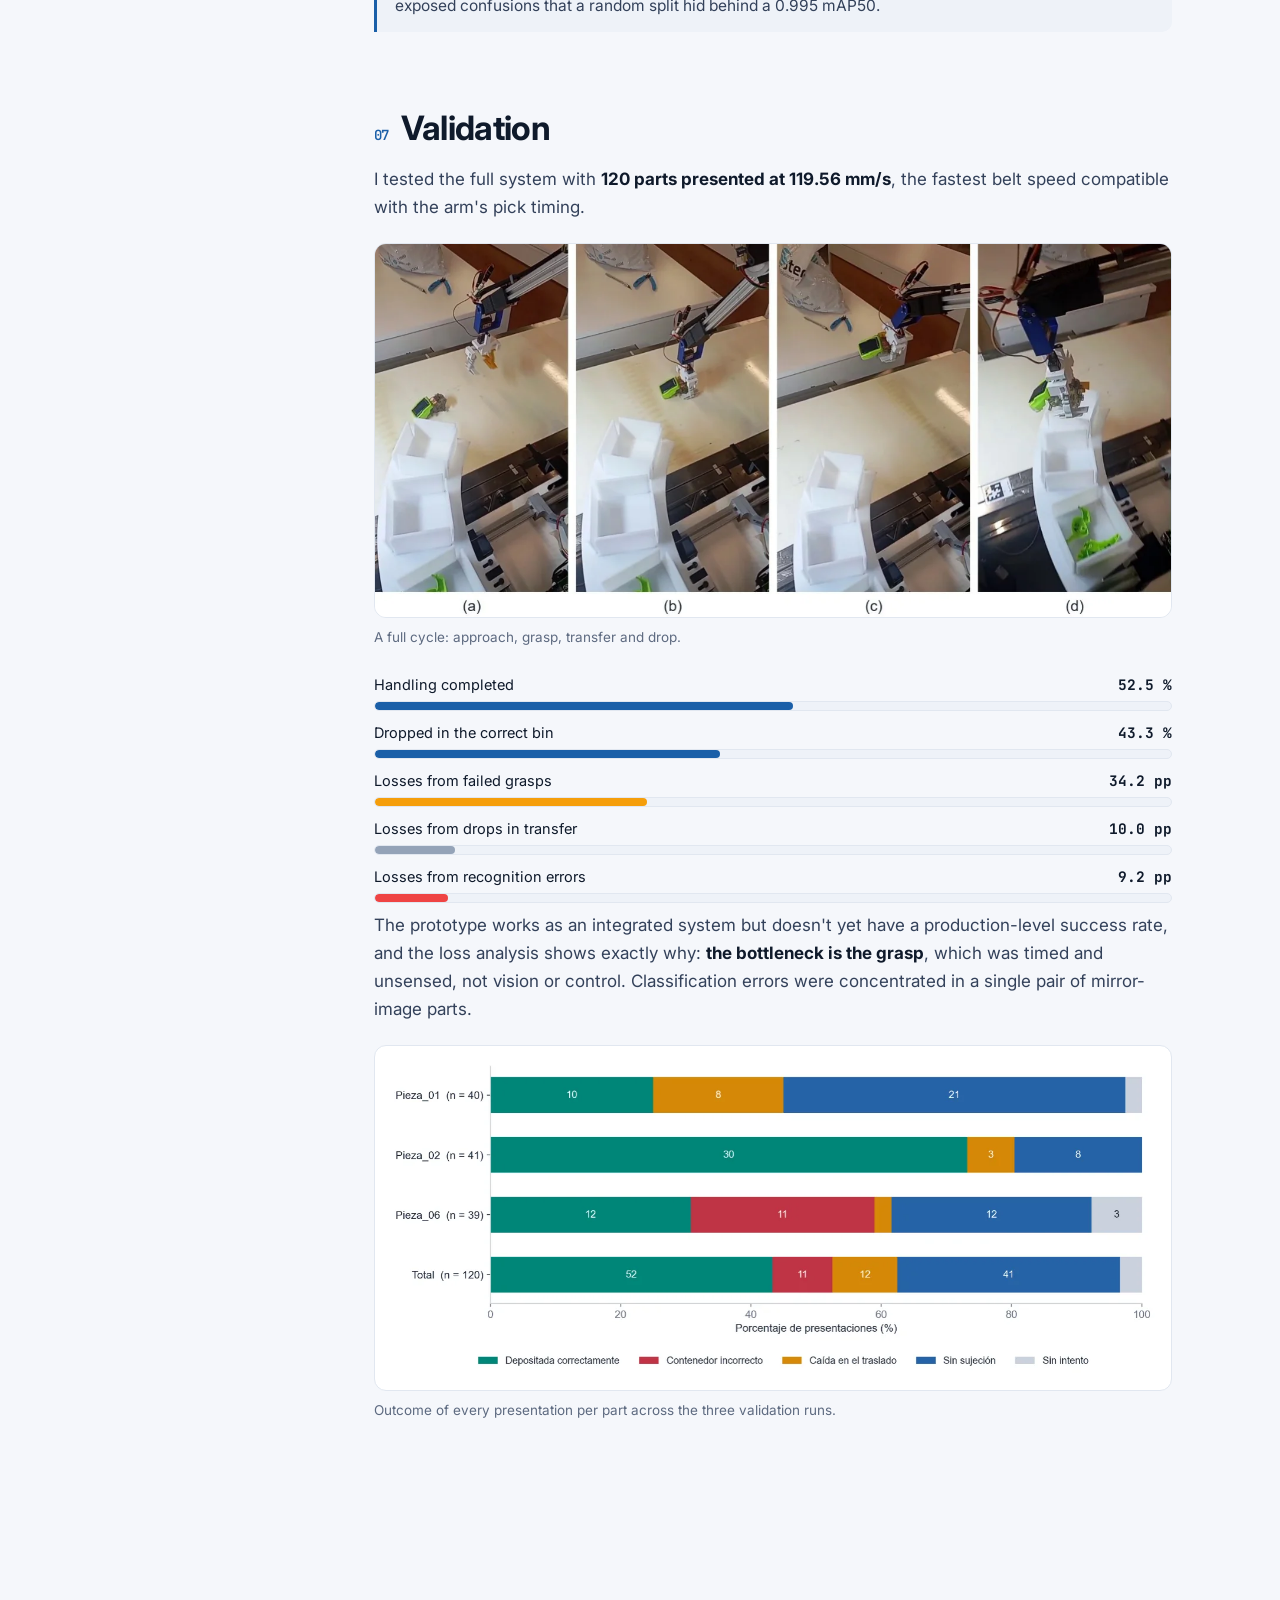
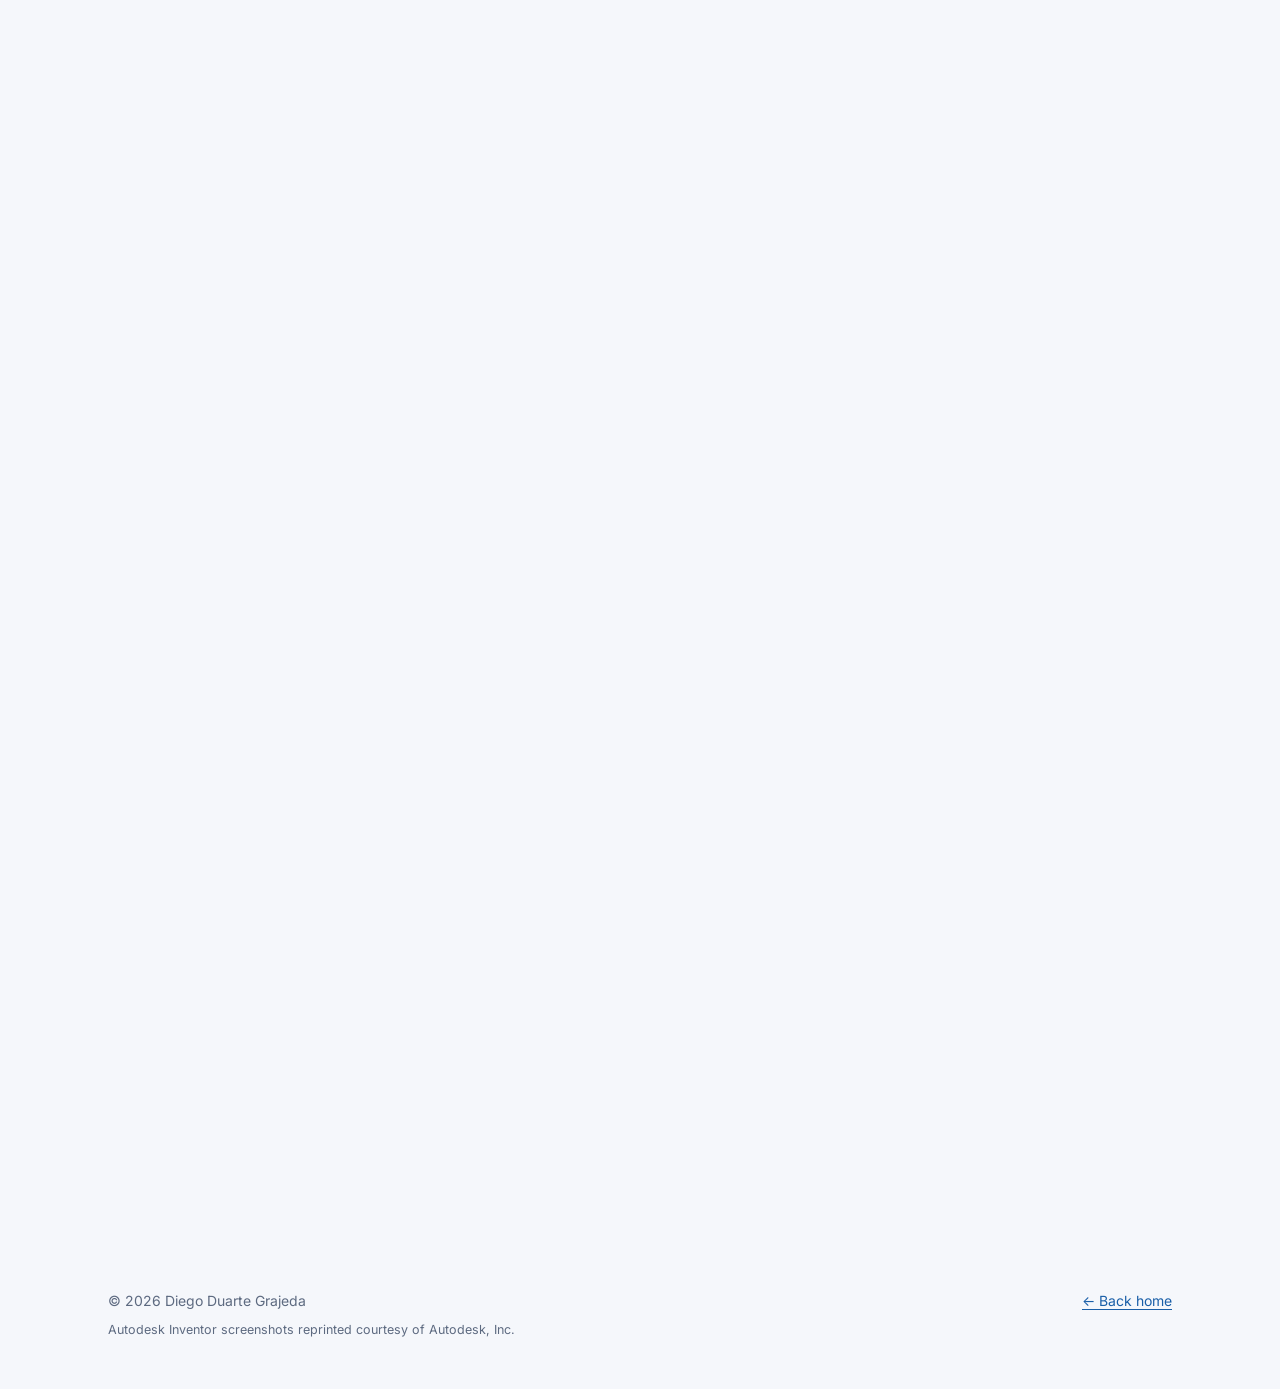
==== commit 8b780ef4: "Language-matched CVs, translated alt text, Autodesk credits, new PLC diagram - Two one-page CVs (ES/" ====
--- a/robotic-arm.html
+++ b/robotic-arm.html
@@ -20,18 +20,18 @@
   <link rel="preconnect" href="https://fonts.googleapis.com">
   <link rel="preconnect" href="https://fonts.gstatic.com" crossorigin>
   <link href="https://fonts.googleapis.com/css2?family=Inter:wght@400;500;600;700;800&family=JetBrains+Mono:wght@400;500;600;700&display=swap" rel="stylesheet">
-  <link rel="stylesheet" href="assets/css/style.css?v=4">
+  <link rel="stylesheet" href="assets/css/style.css?v=5">
 </head>
 <body>
   <a class="skip" href="#main">Saltar al contenido</a>
 
   <header class="nav">
     <div class="container">
-      <a class="brand" href="index.html" aria-label="Inicio">
+      <a class="brand" href="index.html" aria-label="Inicio" data-label-en="Home">
         <span class="brand-mark">DD</span>
         <span class="brand-name">Diego Duarte</span>
       </a>
-      <nav class="nav-links" aria-label="Principal">
+      <nav class="nav-links" aria-label="Principal" data-label-en="Main">
         <a href="index.html#proyectos"><span lang="es">Proyectos</span><span lang="en">Projects</span></a>
         <a href="index.html#experiencia"><span lang="es">Experiencia</span><span lang="en">Experience</span></a>
         <a href="index.html#habilidades"><span lang="es">Habilidades</span><span lang="en">Skills</span></a>
@@ -42,7 +42,7 @@
           <button type="button" data-set-lang="es" aria-pressed="true">ES</button>
           <button type="button" data-set-lang="en" aria-pressed="false">EN</button>
         </div>
-        <a class="btn btn-primary btn-sm" href="assets/docs/CV_DiegoDuarte.pdf" target="_blank" rel="noopener">CV</a>
+        <a class="btn btn-primary btn-sm" href="assets/docs/CV_DiegoDuarte_ES.pdf" data-cv target="_blank" rel="noopener">CV</a>
       </div>
     </div>
   </header>
@@ -77,7 +77,7 @@
         </div>
         <div class="hero-media">
           <figure class="phone landscape" style="margin:0">
-            <video autoplay muted loop playsinline preload="metadata" poster="assets/video/arm-pick-b.webp" aria-label="Brazo robótico recogiendo una pieza y depositándola en su contenedor">
+            <video autoplay muted loop playsinline preload="metadata" poster="assets/video/arm-pick-b.webp" aria-label="Brazo robótico recogiendo una pieza y depositándola en su contenedor" data-label-en="Robotic arm picking a part and dropping it into its bin">
               <source src="assets/video/arm-pick-b.mp4" type="video/mp4">
             </video>
             <span class="live">DEMO</span>
@@ -92,7 +92,7 @@
 
     <div class="container">
       <div class="case-layout">
-        <aside class="toc" aria-label="Índice">
+        <aside class="toc" aria-label="Índice" data-label-en="Contents">
           <ol>
             <li><a href="#reto"><span lang="es">El reto</span><span lang="en">The challenge</span></a></li>
             <li><a href="#arquitectura"><span lang="es">Arquitectura</span><span lang="en">Architecture</span></a></li>
@@ -127,7 +127,7 @@
             <p lang="es">Las restricciones lo hacían interesante: servos HiWonder de bus serie definidos desde el inicio, perfiles de aluminio 2020, una cámara HuskyLens 2 con poca capacidad de cómputo y un brazo de solo 5 grados de libertad, que no puede alcanzar cualquier orientación.</p>
             <p lang="en">The constraints made it interesting: HiWonder serial-bus servos fixed from the start, 2020 aluminum extrusions, a HuskyLens 2 camera with limited compute, and an arm with only 5 degrees of freedom, which cannot reach every orientation.</p>
             <figure class="fig">
-              <button class="frame" data-zoom type="button"><img src="assets/img/arm/arm-final.webp" alt="Brazo final instalado junto a la línea de empaque" loading="lazy" width="1170" height="809"></button>
+              <button class="frame" data-zoom type="button"><img src="assets/img/arm/arm-final.webp" alt="Brazo final instalado junto a la línea de empaque" data-alt-en="Final arm installed next to the packaging line" loading="lazy" width="1170" height="809"></button>
               <figcaption><span lang="es">El brazo final junto a la línea de empaque, con la fuente, el hombro diferencial, los contenedores y la cámara en su soporte.</span><span lang="en">The final arm next to the packaging line, with the power supply, differential shoulder, bins and the camera on its mount.</span></figcaption>
             </figure>
           </section>
@@ -155,7 +155,7 @@
               </div>
             </div>
             <figure class="fig">
-              <button class="frame pad" data-zoom type="button"><img src="assets/img/arm/architecture.webp" alt="Diagrama de arquitectura y comunicación entre la Portenta H7, la Nucleo-F446RE y el ESP32" loading="lazy" width="1349" height="1118"></button>
+              <button class="frame pad" data-zoom type="button"><img src="assets/img/arm/architecture.webp" alt="Diagrama de arquitectura y comunicación entre la Portenta H7, la Nucleo-F446RE y el ESP32" data-alt-en="Architecture and communication diagram between the Portenta H7, the Nucleo-F446RE and the ESP32" loading="lazy" width="1349" height="1118"></button>
               <figcaption><span lang="es">Arquitectura completa: protocolos, puertos y mensajes entre los tres microcontroladores. Toca la imagen para ampliarla.</span><span lang="en">Full architecture: protocols, ports and messages between the three microcontrollers. Tap the image to enlarge it.</span></figcaption>
             </figure>
           </section>
@@ -167,30 +167,31 @@
             <p lang="en">I modeled everything in Autodesk Inventor and built it with 3D-printed parts, cut aluminum extrusions and 1018 steel shafts machined on a lathe and a mill. The structure reached its final form after three redesigns, each one driven by a real failure:</p>
             <div class="steps">
               <div class="card step">
-                <img src="assets/img/arm/design-v1.webp" alt="Primer diseño" loading="lazy" data-zoom>
+                <img data-credit src="assets/img/arm/design-v1.webp" alt="Primer diseño" data-alt-en="First design" loading="lazy" data-zoom>
                 <b>v1</b>
                 <p lang="es">Doble perfil por eslabón. Los ejes de PLA fallaron por torsión, así que los cambié por <strong>ejes de acero 1018 maquinados</strong>.</p>
                 <p lang="en">Double extrusion per link. The PLA shafts failed in torsion, so I replaced them with <strong>machined 1018 steel shafts</strong>.</p>
               </div>
               <div class="card step">
-                <img src="assets/img/arm/design-v2.webp" alt="Segundo diseño" loading="lazy" data-zoom>
+                <img data-credit src="assets/img/arm/design-v2.webp" alt="Segundo diseño" data-alt-en="Second design" loading="lazy" data-zoom>
                 <b>v2</b>
                 <p lang="es">Aligeré la estructura a un perfil por eslabón, pero el motor del hombro seguía trabajando al límite, caliente y con ruido.</p>
                 <p lang="en">Lightened to one extrusion per link, but the shoulder motor was still running at its limit, hot and noisy.</p>
               </div>
               <div class="card step">
-                <img src="assets/img/arm/design-v3.webp" alt="Tercer diseño con hombro diferencial" loading="lazy" data-zoom>
+                <img data-credit src="assets/img/arm/design-v3.webp" alt="Tercer diseño con hombro diferencial" data-alt-en="Third design with a differential shoulder" loading="lazy" data-zoom>
                 <b>v3</b>
                 <p lang="es">Un <strong>hombro diferencial de engranajes cónicos</strong> reparte la carga entre dos motores. Eso me permitió volver a alargar el brazo.</p>
                 <p lang="en">A <strong>bevel-gear differential shoulder</strong> shares the load between two motors, which let me make the arm longer again.</p>
               </div>
             </div>
+            <p class="credit-line"><span lang="es">Modelos 3D: capturas de Autodesk Inventor reimpresas por cortesía de Autodesk, Inc.</span><span lang="en">3D models: Autodesk Inventor screenshots reprinted courtesy of Autodesk, Inc.</span></p>
             <div class="fig-group">
               <div class="fig-row c2">
-                <figure class="fig"><button class="frame" data-zoom type="button"><img src="assets/img/arm/differential-shoulder.webp" alt="Hombro diferencial construido" loading="lazy"></button>
+                <figure class="fig"><button class="frame" data-zoom type="button"><img src="assets/img/arm/differential-shoulder.webp" alt="Hombro diferencial construido" data-alt-en="Built differential shoulder" loading="lazy"></button>
                   <figcaption><span lang="es">Hombro diferencial construido, con reducción por poleas 4:1 y sensores magnéticos.</span><span lang="en">The built differential shoulder, with 4:1 pulley reduction and magnetic sensors.</span></figcaption></figure>
-                <figure class="fig"><button class="frame" data-zoom type="button"><img src="assets/img/arm/gripper-fingers.webp" alt="Diseño final de los dedos de la pinza" loading="lazy"></button>
-                  <figcaption><span lang="es">Los dedos de la pinza, después de 11 versiones: PLA con zonas flexibles y una "pala" que se desliza bajo la pieza.</span><span lang="en">The gripper fingers after 11 iterations: PLA with flexible zones and a "shovel" tip that slides under the part.</span></figcaption></figure>
+                <figure class="fig"><button class="frame" data-zoom type="button"><img data-credit src="assets/img/arm/gripper-fingers.webp" alt="Diseño final de los dedos de la pinza" data-alt-en="Final gripper finger design" loading="lazy"></button>
+                  <figcaption><span lang="es">Los dedos de la pinza, después de 11 versiones: PLA con zonas flexibles y una "pala" que se desliza bajo la pieza. Captura de Autodesk Inventor, cortesía de Autodesk, Inc.</span><span lang="en">The gripper fingers after 11 iterations: PLA with flexible zones and a "shovel" tip that slides under the part. Autodesk Inventor screenshot, courtesy of Autodesk, Inc.</span></figcaption></figure>
               </div>
             </div>
             <div class="callout" lang="es"><b>Compromiso de diseño.</b> El diferencial resolvió la sobrecarga, pero acopló el giro y la elevación del hombro. En vez de complicar la cinemática, la Nucleo traduce los objetivos de cabeceo y rotación a los ángulos de cada engranaje, así el resto del sistema nunca ve el acoplamiento.</div>
@@ -215,9 +216,9 @@
               <li>0.5 mm and 0.035 rad solver tolerance for pick and place poses.</li>
             </ul>
             <div class="fig-row c2">
-              <figure class="fig"><button class="frame pad" data-zoom type="button"><img src="assets/img/arm/ik-convergence.webp" alt="Convergencia del error de posición de la cinemática inversa" loading="lazy"></button>
+              <figure class="fig"><button class="frame pad" data-zoom type="button"><img src="assets/img/arm/ik-convergence.webp" alt="Convergencia del error de posición de la cinemática inversa" data-alt-en="Position error convergence of the inverse kinematics" loading="lazy"></button>
                 <figcaption><span lang="es">Convergencia del error de posición de tres métodos de cinemática inversa.</span><span lang="en">Position error convergence for three inverse kinematics methods.</span></figcaption></figure>
-              <figure class="fig"><button class="frame pad" data-zoom type="button"><img src="assets/img/arm/blind-axis.webp" alt="Eje ciego de rotación del brazo de 5 GDL" loading="lazy"></button>
+              <figure class="fig"><button class="frame pad" data-zoom type="button"><img src="assets/img/arm/blind-axis.webp" alt="Eje ciego de rotación del brazo de 5 GDL" data-alt-en="Blind rotation axis of the 5-DOF arm" loading="lazy"></button>
                 <figcaption><span lang="es">El eje ciego (rojo) en dos configuraciones del brazo.</span><span lang="en">The blind axis (red) in two arm configurations.</span></figcaption></figure>
             </div>
           </section>
@@ -240,11 +241,11 @@
               <li>Calibration wizard with physical references (bubble levels), stored in Flash.</li>
             </ul>
             <figure class="fig">
-              <button class="frame pad" data-zoom type="button"><img src="assets/img/arm/control-loop.webp" alt="Diagrama de bloques del lazo de control" loading="lazy"></button>
+              <button class="frame pad" data-zoom type="button"><img src="assets/img/arm/control-loop.webp" alt="Diagrama de bloques del lazo de control" data-alt-en="Control loop block diagram" loading="lazy"></button>
               <figcaption><span lang="es">Lazo de control de posición de los tres primeros grados de libertad.</span><span lang="en">Position control loop for the first three degrees of freedom.</span></figcaption>
             </figure>
             <figure class="fig">
-              <button class="frame pad" data-zoom type="button"><img src="assets/img/arm/repeatability.webp" alt="Ángulo medio en HOME a lo largo de 22 ciclos" loading="lazy"></button>
+              <button class="frame pad" data-zoom type="button"><img src="assets/img/arm/repeatability.webp" alt="Ángulo medio en HOME a lo largo de 22 ciclos" data-alt-en="Mean HOME angle over 22 cycles" loading="lazy"></button>
               <figcaption><span lang="es">Posición en HOME al final de cada ciclo: sin deriva en 22 ciclos y dentro de la banda muerta de ±0.4°.</span><span lang="en">HOME position at the end of each cycle: no drift across 22 cycles and inside the ±0.4° dead band.</span></figcaption>
             </figure>
             <div class="callout" lang="es"><b>Lo que no sale en los libros.</b> La posición de HOME se movía entre arranques. La causa no estaba en el código: el imán del sensor estaba demasiado cerca del eje de acero. Separarlo 1 mm eliminó la deriva. La instalación del sensor resultó tan importante como el algoritmo.</div>
@@ -257,17 +258,17 @@
             <p lang="es">Armé y etiqueté mi propio conjunto de datos con las ocho piezas de la línea y entrené un modelo <strong>YOLO11n-seg</strong> en Python. El modelo corre dentro de la cámara HuskyLens 2, y sus detecciones pasan a coordenadas de la banda con una <strong>homografía con error de reproyección de hasta 1 mm</strong>.</p>
             <p lang="en">I built and labeled my own dataset with the line's eight parts and trained a <strong>YOLO11n-seg</strong> model in Python. The model runs inside the HuskyLens 2 camera, and its detections are mapped to belt coordinates with a <strong>homography with up to 1 mm reprojection error</strong>.</p>
             <figure class="fig">
-              <button class="frame" data-zoom type="button"><img src="assets/img/arm/parts.webp" alt="Piezas de trabajo de la línea de empaque" loading="lazy"></button>
+              <button class="frame" data-zoom type="button"><img src="assets/img/arm/parts.webp" alt="Piezas de trabajo de la línea de empaque" data-alt-en="Work pieces from the packaging line" loading="lazy"></button>
               <figcaption><span lang="es">Algunas de las piezas de la línea. Varias son casi iguales o reflejos una de otra.</span><span lang="en">Some of the line's parts. Several are nearly identical or mirror images of each other.</span></figcaption>
             </figure>
             <div class="fig-row c2">
-              <figure class="fig"><button class="frame pad" data-zoom type="button"><img src="assets/img/arm/training-curves.webp" alt="Curvas de entrenamiento del modelo" loading="lazy"></button>
+              <figure class="fig"><button class="frame pad" data-zoom type="button"><img src="assets/img/arm/training-curves.webp" alt="Curvas de entrenamiento del modelo" data-alt-en="Model training curves" loading="lazy"></button>
                 <figcaption><span lang="es">Pérdidas y métricas de validación durante el entrenamiento.</span><span lang="en">Losses and validation metrics during training.</span></figcaption></figure>
-              <figure class="fig"><button class="frame pad" data-zoom type="button"><img src="assets/img/arm/confusion-matrix.webp" alt="Matriz de confusión del modelo" loading="lazy"></button>
+              <figure class="fig"><button class="frame pad" data-zoom type="button"><img src="assets/img/arm/confusion-matrix.webp" alt="Matriz de confusión del modelo" data-alt-en="Model confusion matrix" loading="lazy"></button>
                 <figcaption><span lang="es">Matriz de confusión en el conjunto de prueba.</span><span lang="en">Confusion matrix on the test set.</span></figcaption></figure>
             </div>
             <figure class="fig">
-              <button class="frame" data-zoom type="button"><img src="assets/img/arm/huskylens.webp" alt="Detecciones en la pantalla de la HuskyLens 2" loading="lazy"></button>
+              <button class="frame" data-zoom type="button"><img src="assets/img/arm/huskylens.webp" alt="Detecciones en la pantalla de la HuskyLens 2" data-alt-en="Detections on the HuskyLens 2 screen" loading="lazy"></button>
               <figcaption><span lang="es">Detecciones en tiempo real en la pantalla de la HuskyLens 2, sobre la banda.</span><span lang="en">Real-time detections on the HuskyLens 2 screen, over the belt.</span></figcaption>
             </figure>
             <div class="callout" lang="es"><b>Dos decisiones que importaron más que la arquitectura del modelo.</b> Entrenar con las ocho piezas, y no solo con las tres objetivo, evitó que las piezas desconocidas se confundieran con piezas objetivo. Además, dividir los datos por bloques de tiempo destapó confusiones que una división aleatoria escondía detrás de un mAP50 de 0.995.</div>
@@ -280,7 +281,7 @@
             <p lang="es">Probé el sistema completo con <strong>120 piezas presentadas a 119.56 mm/s</strong>, la velocidad de banda más alta compatible con el tiempo de recogida del brazo.</p>
             <p lang="en">I tested the full system with <strong>120 parts presented at 119.56 mm/s</strong>, the fastest belt speed compatible with the arm's pick timing.</p>
             <figure class="fig">
-              <button class="frame" data-zoom type="button"><img src="assets/img/arm/pick-cycle.webp" alt="Ciclo de recogida y clasificación" loading="lazy"></button>
+              <button class="frame" data-zoom type="button"><img src="assets/img/arm/pick-cycle.webp" alt="Ciclo de recogida y clasificación" data-alt-en="Pick-and-sort cycle" loading="lazy"></button>
               <figcaption><span lang="es">Un ciclo completo: aproximación, sujeción, traslado y depósito.</span><span lang="en">A full cycle: approach, grasp, transfer and drop.</span></figcaption>
             </figure>
             <div class="bars">
@@ -293,7 +294,7 @@
             <p lang="es">El prototipo funciona de forma integrada, pero todavía no tiene la tasa de éxito de una aplicación productiva, y el análisis de pérdidas dice exactamente por qué: <strong>el cuello de botella es el agarre</strong>, que era temporizado y sin sensor, no la visión ni el control. Los errores de clasificación se concentraron en un solo par de piezas especulares.</p>
             <p lang="en">The prototype works as an integrated system but doesn't yet have a production-level success rate, and the loss analysis shows exactly why: <strong>the bottleneck is the grasp</strong>, which was timed and unsensed, not vision or control. Classification errors were concentrated in a single pair of mirror-image parts.</p>
             <figure class="fig">
-              <button class="frame pad" data-zoom type="button"><img src="assets/img/arm/validation-results.webp" alt="Resultados por pieza en las corridas de validación" loading="lazy"></button>
+              <button class="frame pad" data-zoom type="button"><img src="assets/img/arm/validation-results.webp" alt="Resultados por pieza en las corridas de validación" data-alt-en="Per-part results in the validation runs" loading="lazy"></button>
               <figcaption><span lang="es">Resultado de cada presentación por pieza en las tres corridas de validación.</span><span lang="en">Outcome of every presentation per part across the three validation runs.</span></figcaption>
             </figure>
           </section>
@@ -348,10 +349,11 @@
   <footer>
     <div class="container">
       <span>© <span data-year>2026</span> Diego Duarte Grajeda</span>
+      <span class="foot-credit"><span lang="es">Las capturas de pantalla de Autodesk Inventor se reimprimen por cortesía de Autodesk, Inc.</span><span lang="en">Autodesk Inventor screenshots reprinted courtesy of Autodesk, Inc.</span></span>
       <a href="index.html"><span lang="es">← Volver al inicio</span><span lang="en">← Back home</span></a>
     </div>
   </footer>
 
-  <script src="assets/js/main.js?v=3"></script>
+  <script src="assets/js/main.js?v=5"></script>
 </body>
 </html>
--- a/assets/css/style.css
+++ b/assets/css/style.css
@@ -311,6 +311,19 @@
 }
 .plinks a:hover, .plinks button:hover { border-color: var(--accent-ink); color: var(--accent-ink); }
 .plinks svg { width: 15px; height: 15px; }
+
+.pthumbs.two { grid-template-columns: repeat(2, 1fr); }
+.pthumbs img[src$=".svg"] { object-fit: contain; padding: 4px; }
+
+/* ---------- Créditos de Autodesk ---------- */
+.gmedia { position: relative; }
+.credit {
+  position: absolute; right: 6px; bottom: 6px; max-width: calc(100% - 12px);
+  background: rgba(255, 255, 255, .88); color: #33415a; font: 500 10.5px/1.3 var(--font);
+  padding: 3px 7px; border-radius: 5px; pointer-events: none;
+}
+.credit-line { font-size: 12.5px !important; color: var(--muted) !important; margin: 10px 0 0; }
+footer .foot-credit { flex-basis: 100%; order: 3; font-size: 12.5px; }
 
 /* ---------- Más proyectos (cuadrícula con filtros) ---------- */
 .filters { display: flex; flex-wrap: wrap; gap: 8px; margin-bottom: 22px; }
